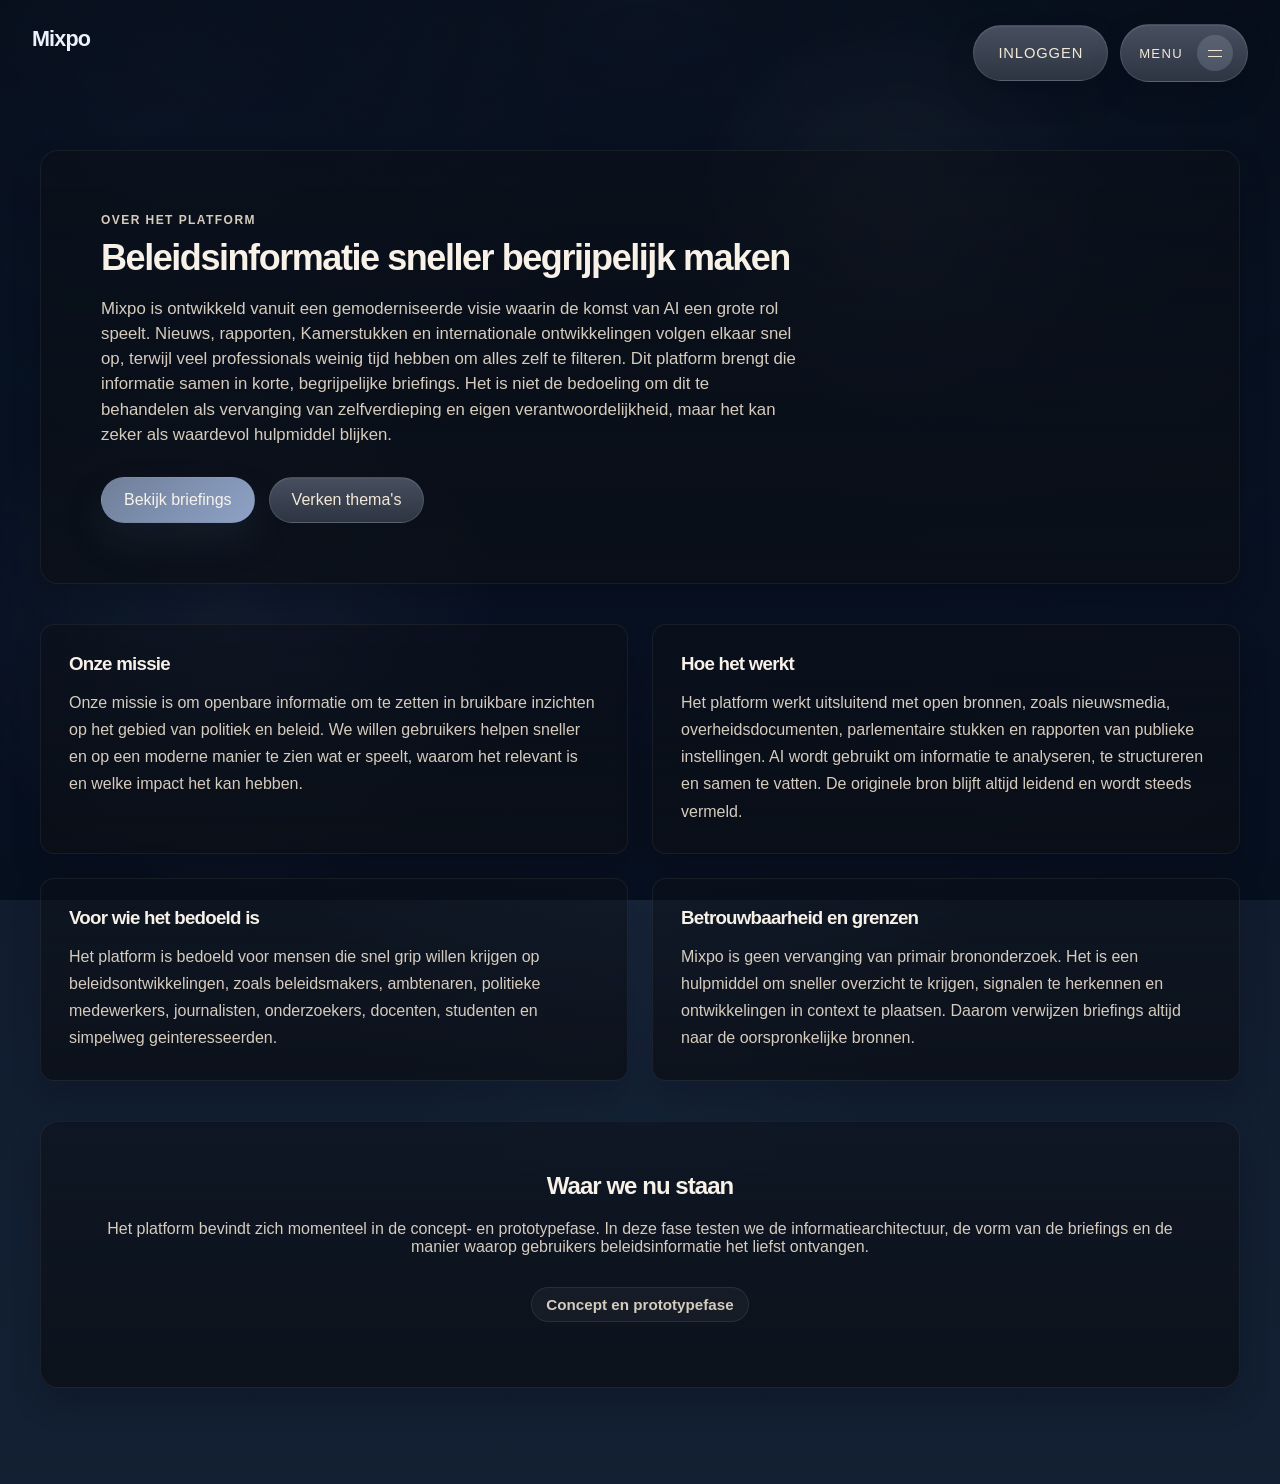
==== about/index.html @ 8de84926 "Change design homepage" ====
<!DOCTYPE html>
<html lang="nl">
<head>
    <meta charset="UTF-8">
    <meta name="viewport" content="width=device-width, initial-scale=1.0">
    <title>Over ons | Mixpo</title>
    <link rel="stylesheet" href="../css/style.css">
</head>

<body class="site-theme" data-auth="logged-out">

<div class="video-background" aria-hidden="true">
    <video class="video-background-media" autoplay muted loop playsinline>
        <source src="../assets/homescreen-background-white-slow.mp4" type="video/mp4">
    </video>
</div>

<div class="homepage-topbar">
    <a class="site-logo-slot homepage-brand" href="../index.html" aria-label="Home"></a>
    <div class="homepage-topbar-actions">
        <a class="topbar-link login-link" href="../onboarding/" data-auth-link="logged-out">Inloggen</a>
        <a class="topbar-link" href="../dashboard.html" data-auth-link="logged-in">Dashboard</a>
        <button class="menu-toggle" type="button" aria-expanded="false" aria-controls="site-menu" aria-label="Open menu" data-menu-toggle>
            <span class="menu-toggle-label">Menu</span>
            <span class="menu-toggle-icon" aria-hidden="true">
                <span></span>
                <span></span>
            </span>
        </button>
    </div>
</div>

<div class="site-menu-overlay" id="site-menu" aria-hidden="true" data-site-menu>
    <div class="site-menu-shell">
        <div class="site-menu-topbar">
            <p class="site-menu-kicker">Navigatie</p>
            <button class="site-menu-close" type="button" aria-label="Sluit menu" data-menu-close>Sluiten</button>
        </div>

        <nav class="site-menu-nav" aria-label="Hoofdmenu">
            <a href="../index.html">Home</a>
            <a href="../dashboard.html">Dashboard</a>
            <a href="../briefings/">Briefings</a>
            <a href="../topics/">Thema's</a>
            <a href="./" aria-current="page">Over ons</a>
            <a href="../onboarding/">Profiel</a>
        </nav>

        <div class="site-menu-footer">
            <p>Mixpo voor professionals die sneller verbanden willen zien.</p>
            <a class="button login-link" href="../onboarding/" data-auth-link="logged-out">Inloggen</a>
            <a class="button" href="../dashboard.html" data-auth-link="logged-in">Dashboard</a>
        </div>
    </div>
</div>

<main>

<section class="hero">
    <p class="eyebrow">Over het platform</p>
    <h2>Beleidsinformatie sneller begrijpelijk maken</h2>
    <p class="about-lede">
        Mixpo is ontwikkeld vanuit een gemoderniseerde visie waarin de komst van AI een grote rol speelt. Nieuws, rapporten, Kamerstukken en internationale ontwikkelingen volgen elkaar snel op, terwijl veel professionals weinig tijd hebben om alles zelf te filteren. Dit platform brengt die informatie samen in korte, begrijpelijke briefings. Het is niet de bedoeling om dit te behandelen als vervanging van zelfverdieping en eigen verantwoordelijkheid, maar het kan zeker als waardevol hulpmiddel blijken.
    </p>

    <div class="hero-buttons">
        <a class="button" href="../briefings/">Bekijk briefings</a>
        <a class="button secondary" href="../topics/">Verken thema's</a>
    </div>
</section>

<section class="about-grid" aria-label="Over Mixpo">
    <article class="about-card">
        <h3>Onze missie</h3>
        <p>
            Onze missie is om openbare informatie om te zetten in bruikbare inzichten op het gebied van politiek en beleid. We willen gebruikers helpen sneller en op een moderne manier te zien wat er speelt, waarom het relevant is en welke impact het kan hebben.
        </p>
    </article>

    <article class="about-card">
        <h3>Hoe het werkt</h3>
        <p>
            Het platform werkt uitsluitend met open bronnen, zoals nieuwsmedia, overheidsdocumenten, parlementaire stukken en rapporten van publieke instellingen. AI wordt gebruikt om informatie te analyseren, te structureren en samen te vatten. De originele bron blijft altijd leidend en wordt steeds vermeld.
        </p>
    </article>

    <article class="about-card">
        <h3>Voor wie het bedoeld is</h3>
        <p>
            Het platform is bedoeld voor mensen die snel grip willen krijgen op beleidsontwikkelingen, zoals beleidsmakers, ambtenaren, politieke medewerkers, journalisten, onderzoekers, docenten, studenten en simpelweg geinteresseerden.
        </p>
    </article>

    <article class="about-card">
        <h3>Betrouwbaarheid en grenzen</h3>
        <p>
            Mixpo is geen vervanging van primair brononderzoek. Het is een hulpmiddel om sneller overzicht te krijgen, signalen te herkennen en ontwikkelingen in context te plaatsen. Daarom verwijzen briefings altijd naar de oorspronkelijke bronnen.
        </p>
    </article>
</section>

<section class="cta">
    <h2>Waar we nu staan</h2>
    <p>
        Het platform bevindt zich momenteel in de concept- en prototypefase. In deze fase testen we de informatiearchitectuur, de vorm van de briefings en de manier waarop gebruikers beleidsinformatie het liefst ontvangen.
    </p>
    <p class="about-note">Concept en prototypefase</p>
</section>

</main>

<script src="../js/app.js"></script>
</body>
</html>
---- css/style.css ----
/* ===== Base ===== */

* {
    box-sizing: border-box;
}

body {
    font-family: Arial, Helvetica, sans-serif;
    margin: 0;
    background-color: #f5f7fa;
    color: #0f172a;
}

main {
    max-width: 1100px;
    margin: 0 auto;
    padding: 40px;
}

/* ===== Header / Navigation ===== */

header {
    background-color: rgba(15, 23, 42, 0.82);
    color: white;
    padding: 18px 40px;
}

.site-header {
    position: sticky;
    top: 0;
    z-index: 20;
    backdrop-filter: blur(14px);
    -webkit-backdrop-filter: blur(14px);
    border-bottom: 1px solid rgba(148, 163, 184, 0.18);
    box-shadow: 0 10px 30px rgba(15, 23, 42, 0.16);
}

.site-header-inner {
    max-width: 1280px;
    margin: 0 auto;
    display: flex;
    justify-content: space-between;
    gap: 24px;
    align-items: center;
    flex-wrap: wrap;
}

.site-logo-slot,
.header-actions {
    flex: 0 0 180px;
}

.site-logo-slot {
    display: block;
    width: 180px;
    height: 52px;
    border-radius: 14px;
    border: 1px dashed rgba(148, 163, 184, 0.24);
    background: rgba(255, 255, 255, 0.04);
}

header h1 {
    margin: 0;
}

.main-nav {
    flex: 1 1 420px;
    display: flex;
    flex-wrap: wrap;
    justify-content: center;
    gap: 18px;
    margin-top: 0;
}

.main-nav a {
    color: #dbe7f7;
    text-decoration: none;
    font-weight: 500;
    padding: 8px 0;
    position: relative;
}

.main-nav a::after {
    content: "";
    position: absolute;
    left: 0;
    right: 0;
    bottom: 2px;
    height: 1px;
    background: rgba(191, 219, 254, 0.9);
    transform: scaleX(0);
    transform-origin: center;
    transition: transform 0.2s ease;
}

.main-nav a:hover::after,
.main-nav a[aria-current="page"]::after {
    transform: scaleX(1);
}

.header-actions {
    display: flex;
    align-items: center;
    justify-content: flex-end;
    gap: 12px;
}

.eyebrow {
    margin: 0 0 8px;
    text-transform: uppercase;
    letter-spacing: 0.12em;
    font-size: 12px;
    font-weight: 700;
    color: #9fb4d2;
}

/* ===== Buttons ===== */

.button {
    display: inline-block;
    background: #0f172a;
    color: white;
    padding: 12px 20px;
    border-radius: 999px;
    text-decoration: none;
    margin-right: 10px;
    border: 1px solid transparent;
    transition: transform 0.2s ease, box-shadow 0.2s ease, background-color 0.2s ease, border-color 0.2s ease;
}

.button.secondary {
    background: rgba(255, 255, 255, 0.08);
    border-color: rgba(148, 163, 184, 0.28);
    color: #e2e8f0;
}

.button:hover {
    transform: translateY(-1px);
    box-shadow: 0 14px 30px rgba(15, 23, 42, 0.12);
}

button.button {
    border: 0;
    cursor: pointer;
    font: inherit;
}

.icon-button {
    border: 0;
    background: transparent;
    color: #2563eb;
    font: inherit;
    cursor: pointer;
    padding: 0;
}

/* ===== Hero Section ===== */

.hero {
    padding: 60px;
    background: white;
    border-radius: 24px;
    margin-bottom: 40px;
}

.hero h2 {
    font-size: 36px;
    margin-top: 0;
    margin-bottom: 15px;
}

.hero p {
    max-width: 700px;
    line-height: 1.5;
}

.hero-buttons {
    margin-top: 20px;
}

/* ===== Features Section ===== */

.features {
    margin-bottom: 40px;
}

.features h2 {
    margin-bottom: 25px;
}

.feature-grid {
    display: grid;
    grid-template-columns: repeat(2, 1fr);
    gap: 25px;
}

.feature {
    background: white;
    padding: 25px;
    border-radius: 10px;
}

.feature h3 {
    margin-top: 0;
}

.about-lede {
    font-size: 1.05rem;
    line-height: 1.75;
    color: #334155;
}

.about-grid {
    display: grid;
    grid-template-columns: repeat(2, minmax(0, 1fr));
    gap: 24px;
    margin-bottom: 40px;
}

.about-card {
    background: white;
    padding: 28px;
    border-radius: 18px;
    border: 1px solid #e2e8f0;
    box-shadow: 0 16px 30px rgba(15, 23, 42, 0.05);
}

.about-card h3 {
    margin-top: 0;
    margin-bottom: 14px;
}

.about-card p {
    margin: 0;
    line-height: 1.7;
    color: #475569;
}

.about-note {
    display: inline-flex;
    align-items: center;
    padding: 8px 14px;
    border-radius: 999px;
    background: #dbeafe;
    color: #1d4ed8;
    font-size: 0.95rem;
    font-weight: 700;
}

/* ===== How It Works ===== */

.how-it-works {
    background: white;
    padding: 40px;
    border-radius: 10px;
    margin-bottom: 40px;
}

.how-it-works h2 {
    margin-top: 0;
}

.how-it-works ol {
    padding-left: 20px;
    line-height: 1.7;
}

/* ===== Call To Action ===== */

.cta {
    background: white;
    padding: 50px;
    border-radius: 10px;
    text-align: center;
    margin-bottom: 40px;
}

.cta h2 {
    margin-top: 0;
}

/* ===== Homepage Layout ===== */

.homepage,
.site-theme {
    background:
        radial-gradient(circle at 12% 8%, rgba(116, 152, 222, 0.18), transparent 24%),
        radial-gradient(circle at 82% 14%, rgba(103, 126, 179, 0.18), transparent 22%),
        radial-gradient(circle at 50% 58%, rgba(83, 113, 168, 0.1), transparent 32%),
        linear-gradient(180deg, #08101d 0%, #0d1625 28%, #111d2f 62%, #132033 100%);
    color: #e8e1d6;
    min-height: 100vh;
    overflow-x: hidden;
    font-family: "Aptos", "Segoe UI", "Helvetica Neue", Arial, sans-serif;
}

.homepage::before,
.site-theme::before {
    content: "";
    position: fixed;
    inset: 0;
    pointer-events: none;
    background:
        linear-gradient(90deg, rgba(255, 255, 255, 0.018) 0, rgba(255, 255, 255, 0.018) 1px, transparent 1px, transparent 56px),
        linear-gradient(180deg, rgba(255, 255, 255, 0.012) 0, rgba(255, 255, 255, 0.012) 1px, transparent 1px, transparent 56px);
    opacity: 0.28;
    z-index: 0;
}

.homepage::after,
.site-theme::after {
    content: "";
    position: fixed;
    inset: 0;
    pointer-events: none;
    background:
        radial-gradient(circle at 70% 24%, rgba(255, 255, 255, 0.05) 0%, transparent 18%),
        radial-gradient(circle at 18% 70%, rgba(164, 189, 235, 0.08) 0%, transparent 22%);
    mix-blend-mode: screen;
    opacity: 0.7;
    z-index: 0;
}

.homepage > *,
.site-theme > * {
    position: relative;
    z-index: 1;
}

.video-background {
    position: fixed;
    inset: 0;
    z-index: 0;
    pointer-events: none;
    overflow: hidden;
}

.video-background::after {
    content: "";
    position: absolute;
    inset: 0;
    background:
        linear-gradient(180deg, rgba(5, 12, 24, 0.66) 0%, rgba(6, 15, 29, 0.78) 24%, rgba(7, 17, 34, 0.86) 58%, rgba(7, 15, 30, 0.92) 100%),
        radial-gradient(circle at top center, rgba(109, 142, 204, 0.14), transparent 32%),
        linear-gradient(90deg, rgba(6, 14, 28, 0.42) 0%, rgba(7, 15, 30, 0.16) 30%, rgba(7, 15, 30, 0.16) 70%, rgba(6, 14, 28, 0.44) 100%);
    opacity: var(--video-overlay-opacity, 1);
    transition: opacity 0.28s ease;
}

.video-background-media {
    width: 100%;
    height: 100%;
    object-fit: cover;
    object-position: center center;
    filter: saturate(0.42) brightness(0.68) contrast(1.08);
    transform: scale(1.06);
}

.homepage-splash {
    position: fixed;
    inset: 0;
    z-index: 80;
    display: flex;
    align-items: center;
    justify-content: center;
    flex-direction: column;
    gap: 14px;
    background:
        radial-gradient(circle at 50% 35%, rgba(122, 145, 184, 0.16), transparent 20%),
        linear-gradient(180deg, #09111d 0%, #111a29 100%);
    transition: opacity 0.9s ease, visibility 0.9s ease;
}

.homepage-splash.is-hidden {
    opacity: 0;
    visibility: hidden;
}

.homepage-splash-mark {
    width: 96px;
    height: 96px;
    display: flex;
    align-items: center;
    justify-content: center;
    border-radius: 20px;
    font-size: 52px;
    font-weight: 700;
    color: #f8f3eb;
    background: linear-gradient(135deg, #3f4c63 0%, #6f829f 100%);
    box-shadow: 0 0 0 1px rgba(255, 244, 230, 0.08), 0 26px 60px rgba(0, 0, 0, 0.35);
    animation: splashPulse 1.8s ease-in-out infinite;
}

.homepage-splash-title,
.homepage-splash-subtitle {
    margin: 0;
}

.homepage-splash-title {
    font-size: clamp(1.8rem, 5vw, 2.8rem);
    font-weight: 700;
    letter-spacing: -0.03em;
    color: #f7f1e8;
    font-family: Georgia, "Times New Roman", serif;
}

.homepage-splash-subtitle {
    max-width: 32rem;
    text-align: center;
    color: rgba(232, 225, 214, 0.82);
    line-height: 1.6;
}

.homepage-shell {
    max-width: 1280px;
    padding: 116px 40px 72px;
    display: flex;
    gap: 24px;
    align-items: flex-start;
    transition: transform 0.68s cubic-bezier(0.22, 1, 0.36, 1), opacity 0.68s ease, filter 0.68s ease;
}

.homepage-main {
    flex: 1;
    min-width: 0;
    display: grid;
    gap: 36px;
}

body.dashboard-open .homepage-shell,
body.dashboard-open .homepage-topbar {
    transform: translateX(-84px);
}

body.dashboard-open .homepage-topbar-actions {
    opacity: 0;
    visibility: hidden;
    pointer-events: none;
}

body.dashboard-open:not(.dashboard-expanded) .homepage-topbar-actions {
    display: none;
}

body.dashboard-open .homepage-shell {
    opacity: 0.72;
    filter: saturate(0.9);
}

body.dashboard-expanded .homepage-shell,
body.dashboard-expanded .homepage-topbar {
    transform: none;
}

body.dashboard-expanded .homepage-topbar-actions {
    opacity: 0;
    visibility: hidden;
    pointer-events: none;
}

body.dashboard-expanded .homepage-shell {
    opacity: 1;
    filter: none;
}

.site-theme main {
    max-width: 1280px;
    padding: 150px 40px 56px;
    position: relative;
    z-index: 1;
}

.hero-home {
    display: grid;
    grid-template-columns: minmax(0, 1.45fr) minmax(280px, 0.75fr);
    gap: 52px;
    align-items: end;
    padding: 84px 64px;
    min-height: 520px;
    border: 1px solid rgba(196, 210, 228, 0.12);
    border-radius: 18px;
    background:
        linear-gradient(135deg, rgba(20, 28, 41, 0.98) 0%, rgba(12, 18, 28, 1) 68%, rgba(10, 15, 24, 1) 100%);
    box-shadow: 0 30px 80px rgba(3, 9, 19, 0.45);
    position: relative;
    overflow: hidden;
}

.hero-home::after {
    content: "";
    position: absolute;
    left: 64px;
    top: 56px;
    width: 120px;
    height: 1px;
    background: rgba(196, 210, 228, 0.4);
    pointer-events: none;
}

.hero-copy {
    max-width: 700px;
    display: flex;
    flex-direction: column;
    justify-content: center;
    padding-right: 20px;
}

.hero-home .eyebrow {
    color: #b4c1d4;
    margin-bottom: 18px;
    letter-spacing: 0.16em;
}

.hero-home h2 {
    font-size: clamp(2.8rem, 4.4vw, 4.5rem);
    line-height: 1.05;
    letter-spacing: -0.035em;
    max-width: 11ch;
    margin-bottom: 24px;
    color: #f7f1e8;
    font-family: Georgia, "Times New Roman", serif;
    font-weight: 700;
}

.hero-home p {
    font-size: 1.1rem;
    line-height: 1.75;
    color: rgba(232, 225, 214, 0.8);
    margin: 0;
    max-width: 42rem;
}

.hero-buttons {
    display: flex;
    flex-wrap: wrap;
    gap: 14px;
    margin-top: 30px;
}

.hero-buttons .button {
    margin-right: 0;
}

.hero-buttons .button.secondary {
    background: rgba(255, 248, 240, 0.03);
    color: #f3e8d6;
    border-color: rgba(196, 210, 228, 0.16);
}

.hero-signal-strip {
    display: flex;
    flex-wrap: wrap;
    gap: 12px;
    margin-top: 26px;
}

.hero-signal-strip span {
    display: inline-flex;
    align-items: center;
    padding: 9px 14px;
    border-radius: 4px;
    background: rgba(255, 248, 240, 0.035);
    border-left: 2px solid rgba(196, 210, 228, 0.6);
    color: #e6d8c4;
    font-size: 0.88rem;
    text-transform: uppercase;
    letter-spacing: 0.08em;
}

.hero-notes {
    display: grid;
    gap: 18px;
    align-self: stretch;
}

.briefing-note {
    align-self: end;
    padding: 30px 28px 34px;
    border-left: 1px solid rgba(196, 210, 228, 0.18);
    background: linear-gradient(180deg, rgba(26, 20, 19, 0.58) 0%, rgba(23, 28, 37, 0.9) 100%);
    position: relative;
}

.briefing-note::before {
    content: "";
    position: absolute;
    left: 0;
    top: 16px;
    bottom: 16px;
    width: 3px;
    background: linear-gradient(180deg, rgba(196, 210, 228, 0.85) 0%, rgba(124, 142, 170, 0.42) 100%);
}

.briefing-note h3 {
    margin: 0 0 18px;
    font-family: Georgia, "Times New Roman", serif;
    font-size: clamp(1.7rem, 2vw, 2.3rem);
    line-height: 1.16;
    color: #f7f1e8;
}

.briefing-note p {
    color: #d6ccbe;
}

.hero-metrics {
    margin: 0;
    display: grid;
    gap: 12px;
}

.hero-metrics div {
    padding: 18px 20px;
    border-radius: 10px;
    background: rgba(14, 20, 30, 0.88);
    border: 1px solid rgba(196, 210, 228, 0.1);
    backdrop-filter: blur(6px);
    box-shadow: inset 0 1px 0 rgba(255, 248, 240, 0.02);
}

.hero-metrics dt {
    font-size: 0.82rem;
    font-weight: 700;
    text-transform: uppercase;
    letter-spacing: 0.08em;
    color: #b4c1d4;
    margin-bottom: 6px;
}

.hero-metrics dd {
    margin: 0;
    color: #ece3d8;
    line-height: 1.5;
    font-weight: 600;
}

.status-label {
    display: block;
    margin-bottom: 10px;
    font-size: 13px;
    font-weight: 700;
    color: #475569;
}

.status-bar {
    display: flex;
    justify-content: space-between;
    gap: 20px;
    align-items: center;
    background: rgba(18, 24, 35, 0.92);
    border: 1px solid rgba(196, 210, 228, 0.1);
    border-radius: 10px;
    padding: 22px 24px;
    margin-bottom: 24px;
    box-shadow: 0 18px 40px rgba(2, 6, 15, 0.24);
}

.status-bar p {
    max-width: 520px;
    margin: 0;
    color: #cfc6b9;
}

.editorial-ribbon {
    display: grid;
    grid-template-columns: minmax(0, 1.2fr) minmax(300px, 0.8fr);
    gap: 28px;
    margin-bottom: 28px;
    align-items: stretch;
}

.editorial-lead,
.editorial-brief {
    background: linear-gradient(180deg, rgba(20, 27, 39, 0.96) 0%, rgba(14, 19, 29, 0.98) 100%);
    border: 1px solid rgba(196, 210, 228, 0.08);
    box-shadow: 0 16px 30px rgba(2, 6, 15, 0.24);
}

.editorial-lead {
    padding: 34px 34px 38px;
    min-height: 260px;
    display: flex;
    flex-direction: column;
    justify-content: flex-end;
    position: relative;
}

.editorial-lead::before {
    content: "";
    position: absolute;
    left: 34px;
    right: 34px;
    top: 26px;
    height: 1px;
    background: linear-gradient(90deg, rgba(196, 210, 228, 0.55) 0%, rgba(196, 210, 228, 0.04) 100%);
}

.editorial-column {
    display: grid;
    grid-template-rows: 1fr 1fr;
    gap: 18px;
}

.editorial-brief {
    padding: 24px 24px 26px;
}

.editorial-lead h3,
.editorial-brief h3 {
    margin: 0 0 14px;
    font-family: Georgia, "Times New Roman", serif;
    color: #f7f1e8;
}

.editorial-lead h3 {
    font-size: clamp(2rem, 2.4vw, 2.8rem);
    line-height: 1.12;
    max-width: 14ch;
}

.editorial-brief h3 {
    font-size: 1.45rem;
    line-height: 1.2;
}

.editorial-lead p,
.editorial-brief p {
    color: #d6ccbe;
    line-height: 1.7;
}

.hot-topics {
    margin-bottom: 0;
    position: relative;
    isolation: isolate;
    padding: 34px 32px 30px;
    border: 1px solid rgba(212, 223, 241, 0.12);
    border-radius: 12px;
    background:
        radial-gradient(circle at top right, rgba(176, 199, 236, 0.2), transparent 28%),
        radial-gradient(circle at 18% 120%, rgba(126, 148, 188, 0.16), transparent 34%),
        linear-gradient(180deg, rgba(43, 53, 72, 0.9) 0%, rgba(26, 34, 49, 0.96) 100%);
    box-shadow: 0 24px 56px rgba(3, 8, 18, 0.2);
    overflow: hidden;
}

.hot-topics::before {
    content: "";
    position: absolute;
    inset: 0;
    background:
        linear-gradient(90deg, rgba(255, 255, 255, 0.07), transparent 16%),
        linear-gradient(180deg, rgba(255, 248, 240, 0.05), transparent 22%);
    pointer-events: none;
}

.topbar-link-button {
    cursor: pointer;
    font: inherit;
}

.homepage-dashboard-backdrop {
    position: fixed;
    inset: 0;
    z-index: 54;
    background: rgba(8, 14, 26, 0.24);
    opacity: 0;
    visibility: hidden;
    pointer-events: none;
    transition: opacity 0.35s ease, visibility 0.35s ease;
}

.homepage-dashboard-layer {
    position: fixed;
    top: 0;
    right: 0;
    bottom: 0;
    width: min(34rem, 38vw);
    min-width: 320px;
    z-index: 58;
    padding: 104px 28px 28px;
    overflow-y: auto;
    background: linear-gradient(180deg, rgba(18, 26, 39, 0.96) 0%, rgba(13, 20, 32, 0.98) 100%);
    border-left: 1px solid rgba(196, 210, 228, 0.1);
    box-shadow: -24px 0 60px rgba(3, 8, 18, 0.3);
    backdrop-filter: blur(18px);
    -webkit-backdrop-filter: blur(18px);
    transform: translateX(104%);
    transition: transform 0.68s cubic-bezier(0.22, 1, 0.36, 1), width 0.68s cubic-bezier(0.22, 1, 0.36, 1), max-width 0.68s cubic-bezier(0.22, 1, 0.36, 1);
}

.homepage-dashboard-layer::before {
    content: "";
    position: absolute;
    top: 0;
    left: 0;
    right: 0;
    height: 120px;
    background: linear-gradient(180deg, rgba(126, 144, 174, 0.18) 0%, transparent 100%);
    pointer-events: none;
}

body.dashboard-open .homepage-dashboard-backdrop {
    opacity: 1;
    visibility: visible;
    pointer-events: auto;
}

body.dashboard-open .homepage-dashboard-layer {
    transform: translateX(0);
}

body.dashboard-expanded .homepage-dashboard-layer {
    position: fixed;
    top: 0;
    right: 0;
    bottom: 0;
    width: min(34rem, 38vw);
    min-width: 320px;
    padding: 104px 28px 28px;
    overflow-y: auto;
    background: transparent;
    box-shadow: none;
    backdrop-filter: none;
    -webkit-backdrop-filter: none;
}

.homepage-dashboard-head {
    display: flex;
    justify-content: space-between;
    align-items: flex-start;
    gap: 16px;
    margin-bottom: 22px;
}

.homepage-dashboard-head-actions {
    display: inline-flex;
    align-items: center;
    gap: 12px;
    pointer-events: auto;
}

.homepage-dashboard-menu {
    min-height: 48px;
}

body.dashboard-open:not(.dashboard-expanded) .homepage-dashboard-menu {
    display: none;
}

.homepage-dashboard-head h2,
.homepage-dashboard-lead h3,
.homepage-dashboard-metrics h3,
.homepage-dashboard-item h3 {
    margin-top: 0;
    color: #f7f1e8;
    font-family: Georgia, "Times New Roman", serif;
}

.homepage-dashboard-head h2 {
    margin-bottom: 0;
    font-size: clamp(2rem, 2.5vw, 2.8rem);
    line-height: 1.04;
}

.homepage-dashboard-lead,
.homepage-dashboard-metrics article,
.homepage-dashboard-item {
    border: 1px solid rgba(196, 210, 228, 0.08);
    background: linear-gradient(180deg, rgba(114, 126, 152, 0.26) 0%, rgba(63, 73, 92, 0.54) 100%);
    box-shadow: 0 18px 40px rgba(2, 6, 15, 0.12);
    transition: transform 0.86s cubic-bezier(0.22, 1, 0.36, 1), opacity 0.72s ease, box-shadow 0.35s ease;
    pointer-events: auto;
    backdrop-filter: blur(10px);
    -webkit-backdrop-filter: blur(10px);
}

.homepage-dashboard-lead {
    padding: 24px;
    margin-bottom: 18px;
}

.homepage-dashboard-lead h3 {
    font-size: clamp(1.65rem, 2vw, 2.3rem);
    line-height: 1.08;
    max-width: 14ch;
    margin-bottom: 12px;
}

.homepage-dashboard-lead p,
.homepage-dashboard-metrics p,
.homepage-dashboard-item p {
    color: #d6ccbe;
    line-height: 1.68;
}

.homepage-dashboard-actions {
    display: flex;
    flex-wrap: wrap;
    gap: 12px;
    margin-top: 22px;
}

.homepage-dashboard-actions .button {
    margin-right: 0;
}

.homepage-dashboard-metrics {
    display: grid;
    grid-template-columns: repeat(2, minmax(0, 1fr));
    gap: 14px;
    margin-bottom: 18px;
}

.homepage-dashboard-metrics article,
.homepage-dashboard-item {
    padding: 18px;
}

.homepage-dashboard-metrics h3,
.homepage-dashboard-item h3 {
    margin-bottom: 10px;
    font-size: 1.25rem;
    line-height: 1.16;
}

.homepage-dashboard-stream {
    display: grid;
    gap: 14px;
}

.homepage-slot {
    display: grid;
}

.homepage-slot > * {
    grid-area: 1 / 1;
}

.timeline-slot {
    width: min(23rem, calc(100vw - 160px));
    flex: 0 0 auto;
}

.timeline-slot .timeline-day {
    width: auto;
}

.slot-general,
.slot-personal {
    transition: transform 0.86s cubic-bezier(0.22, 1, 0.36, 1), opacity 0.72s ease, filter 0.72s ease;
}

.slot-personal {
    opacity: 0;
    visibility: hidden;
    pointer-events: none;
    transform: translateX(118px);
}

body.dashboard-expanded .homepage-card-swap {
    opacity: 0;
    filter: blur(5px);
    transform: translateX(-140px);
    visibility: hidden;
    pointer-events: none;
}

body.dashboard-expanded .homepage-card-persist {
    opacity: 1;
    filter: none;
    transform: none;
}

body.dashboard-expanded .homepage-card-personal {
    opacity: 1;
    visibility: visible;
    pointer-events: auto;
    transform: translateX(0);
}

body.dashboard-expanded .homepage-dashboard-backdrop {
    opacity: 0;
    visibility: hidden;
    pointer-events: none;
}

body.dashboard-expanded .homepage-dashboard-head {
    margin: 0 0 22px;
    justify-content: flex-end;
}

body.dashboard-expanded .homepage-dashboard-head > div:first-child {
    display: none;
}

body.dashboard-expanded .homepage-dashboard-content {
    opacity: 0;
    visibility: hidden;
    pointer-events: none;
    transform: translateX(40px);
}

.hot-topics-heading {
    margin-bottom: 14px;
    align-items: flex-start;
    position: relative;
    z-index: 1;
}

.hot-topics-note {
    max-width: 22rem;
    margin: 4px 0 0;
    color: #c8d2e3;
    line-height: 1.5;
    text-align: right;
    font-size: 0.98rem;
    padding-top: 14px;
    border-top: 1px solid rgba(196, 210, 228, 0.14);
}

.hot-topics-grid {
    display: grid;
    grid-template-columns: minmax(0, 1.25fr) minmax(0, 0.95fr);
    gap: 20px;
    position: relative;
    z-index: 1;
}

.hot-topics-grid-quad {
    grid-template-columns: repeat(4, minmax(0, 1fr));
}

.hot-topics-rotator {
    position: relative;
    min-height: 360px;
    z-index: 1;
}

.hot-topics-rotator::before {
    content: "";
    position: absolute;
    left: 0;
    right: 0;
    top: -10px;
    height: 1px;
    background: linear-gradient(90deg, rgba(255, 255, 255, 0.04) 0%, rgba(196, 210, 228, 0.24) 48%, rgba(255, 255, 255, 0.04) 100%);
}

.hot-topics-rotator .hot-topics-grid {
    display: block;
    min-height: 360px;
}

.hot-topics-rotator [data-hot-topic-slide] {
    position: absolute;
    inset: 0;
    opacity: 0;
    visibility: hidden;
    pointer-events: none;
    transform: translateX(28px);
    transition: opacity 0.75s ease, transform 0.75s ease, visibility 0.75s ease;
}

.hot-topics-rotator [data-hot-topic-slide].is-active {
    opacity: 1;
    visibility: visible;
    pointer-events: auto;
    transform: translateX(0);
}

.hot-topics-rotator .hot-topic,
.hot-topics-rotator .hot-topic-slot {
    min-height: 360px;
}

.hot-topics-rotator .hot-topic-slot .hot-topic {
    min-height: 360px;
}

.hot-topics-dots {
    display: inline-flex;
    align-items: center;
    gap: 10px;
    margin-top: 18px;
}

.hot-topics-dot {
    width: 12px;
    height: 12px;
    padding: 0;
    border: 0;
    border-radius: 999px;
    background: rgba(196, 210, 228, 0.28);
    cursor: pointer;
    box-shadow: 0 0 0 1px rgba(255, 255, 255, 0.05);
    transition: transform 0.25s ease, background-color 0.25s ease, width 0.25s ease;
}

.hot-topics-dot.is-active {
    background: #d8e1ef;
    width: 28px;
    transform: none;
}

.hot-topic {
    --source-accent: #1b2942;
    display: flex;
    flex-direction: column;
    align-items: flex-start;
    min-height: 260px;
    padding: 28px 26px 26px;
    border: 1px solid rgba(255, 255, 255, 0.08);
    border-radius: 14px;
    background:
        linear-gradient(180deg, rgba(255, 255, 255, 0.1) 0%, rgba(255, 255, 255, 0.03) 100%),
        linear-gradient(145deg, rgba(122, 137, 167, 0.96) 0%, rgba(82, 96, 121, 0.97) 100%);
    box-shadow: 0 30px 56px rgba(2, 6, 15, 0.2);
    backdrop-filter: blur(16px);
    -webkit-backdrop-filter: blur(16px);
    transition: transform 0.68s cubic-bezier(0.22, 1, 0.36, 1), border-color 0.35s ease, box-shadow 0.35s ease, opacity 0.68s ease, filter 0.68s ease;
    position: relative;
    overflow: hidden;
}

.source-brand-politico {
    --source-accent: #c93f33;
}

.hot-topic-primary {
    min-height: 260px;
    background:
        linear-gradient(180deg, rgba(255, 255, 255, 0.11) 0%, rgba(255, 255, 255, 0.03) 100%),
        linear-gradient(135deg, rgba(130, 145, 174, 0.97) 0%, rgba(90, 105, 130, 0.98) 100%);
}

.hot-topic::before,
.hot-topic::after {
    content: "";
    position: absolute;
    pointer-events: none;
}

.hot-topic::before {
    inset: auto -8% -24% auto;
    width: 260px;
    height: 260px;
    display: block;
    background: radial-gradient(circle, rgba(148, 176, 227, 0.18) 0%, transparent 70%);
    filter: blur(22px);
    animation: cardSmoke 12s ease-in-out infinite;
    opacity: 0.7;
}

.hot-topic::after {
    top: 18px;
    right: 18px;
    bottom: 18px;
    width: min(28%, 220px);
    display: block;
    border-radius: 18px;
    background:
        linear-gradient(180deg, rgba(255, 255, 255, 0.08) 0%, rgba(255, 255, 255, 0.015) 100%),
        radial-gradient(circle at 24% 24%, rgba(214, 226, 248, 0.14) 0%, transparent 54%);
    border: 1px solid rgba(255, 255, 255, 0.05);
    box-shadow: inset 0 1px 0 rgba(255, 255, 255, 0.04);
    opacity: 0.62;
}

.hot-topic-has-image::after {
    display: none;
}

.hot-topic-featured-image {
    display: grid;
    grid-template-columns: minmax(0, 0.92fr) minmax(0, 1.08fr);
    gap: 24px;
    align-items: stretch;
    padding: 0;
    border-radius: 10px;
    border-color: transparent;
    box-shadow: none;
    background: none;
}

.hot-topic-featured-image::before,
.hot-topic-featured-image::after {
    display: none;
}

.hot-topic-kharg {
    background: none;
}

.hot-topic-copy-panel {
    position: relative;
    z-index: 2;
    align-self: stretch;
    width: auto;
    max-width: none;
    min-height: 100%;
    display: flex;
    flex-direction: column;
    gap: 0;
    padding: 22px 22px 88px;
    border-radius: 6px;
    background: rgba(244, 247, 252, 0.78);
    border: 1px solid rgba(255, 255, 255, 0.42);
    box-shadow:
        0 20px 38px rgba(6, 11, 20, 0.2),
        inset 0 1px 0 rgba(255, 255, 255, 0.48);
    backdrop-filter: blur(12px) saturate(125%);
}

.hot-topic-figure {
    position: relative;
    inset: auto;
    display: block;
    pointer-events: none;
    z-index: 1;
    overflow: hidden;
    border-radius: 8px;
    background: linear-gradient(180deg, rgba(17, 38, 52, 0.58) 0%, rgba(17, 38, 52, 0.44) 100%);
    border: 1px solid rgba(255, 255, 255, 0.08);
    box-shadow: 0 18px 34px rgba(5, 10, 22, 0.18);
}

.hot-topic-figure::before {
    display: none;
}

.hot-topic-figure::after {
    content: "";
    position: absolute;
    inset: 0;
    background:
        linear-gradient(180deg, rgba(255, 255, 255, 0.02) 0%, rgba(255, 255, 255, 0) 100%),
        radial-gradient(circle at 50% 50%, rgba(84, 204, 217, 0.08) 0%, rgba(84, 204, 217, 0.02) 26%, transparent 56%);
    z-index: 1;
}

.hot-topic-figure img {
    position: relative;
    width: 100%;
    height: 100%;
    display: block;
    object-fit: cover;
    object-position: 50% 50%;
    transform: none;
    transform-origin: center center;
    filter: brightness(0.98) saturate(1.01) contrast(1.02);
}

.hot-topic.hot-topic-featured-image .hot-topic-meta {
    margin-bottom: 12px;
    align-items: baseline;
    padding-bottom: 10px;
    border-bottom: 1px solid rgba(23, 36, 57, 0.08);
}

.hot-topic.hot-topic-featured-image .card-tag {
    padding: 0;
    min-height: 0;
    background: none;
    border: 0;
    border-radius: 0;
    color: #233149;
    box-shadow: none;
}

.hot-topic.hot-topic-featured-image .hot-topic-keywords {
    color: rgba(35, 49, 73, 0.7);
}

.hot-topic.hot-topic-featured-image .source-time {
    padding: 0;
    background: none;
    border: 0;
    border-radius: 0;
    color: var(--source-accent);
    font-weight: 700;
    box-shadow: none;
}

.hot-topic.hot-topic-featured-image h3 {
    margin-top: 2px;
    max-width: 100%;
    color: #14233b;
    font-size: clamp(1.65rem, 2.25vw, 2.3rem);
    line-height: 1.02;
    text-shadow: none;
}

.hot-topic.hot-topic-featured-image .hot-topic-summary {
    max-width: 100%;
    color: #32425c;
    margin-bottom: 0;
}

.hot-topic-featured-actions {
    position: absolute;
    left: 22px;
    bottom: 20px;
    display: flex;
    justify-content: flex-start;
    z-index: 3;
}

.hot-topic.hot-topic-featured-image .hot-topic-featured-actions a {
    margin-top: 0 !important;
    align-self: flex-start;
    padding: 10px 13px;
    border-radius: 6px;
    background: var(--source-accent);
    border: 0;
    color: #f7fbff;
    font-size: 0.94rem;
    font-weight: 700;
    letter-spacing: 0.01em;
    box-shadow: 0 10px 20px rgba(5, 10, 22, 0.14);
    opacity: 1;
}

.hot-topic.hot-topic-featured-image .hot-topic-visual-label {
    display: none;
}

.hot-topic-meta {
    display: flex;
    justify-content: space-between;
    gap: 16px;
    align-items: flex-start;
    margin-bottom: 10px;
    width: 100%;
    position: relative;
    z-index: 1;
}

.hot-topic-meta-main {
    display: flex;
    align-items: baseline;
    gap: 10px;
    flex-wrap: wrap;
}

.hot-topic-keywords {
    color: rgba(236, 242, 251, 0.82);
    font-size: 0.72rem;
    letter-spacing: 0.08em;
    text-transform: uppercase;
}

.source-time {
    color: #d9e2f0;
    font-size: 0.78rem;
    letter-spacing: 0.12em;
    text-transform: uppercase;
    padding: 7px 10px;
    border-radius: 999px;
    background: rgba(255, 255, 255, 0.04);
    border: 1px solid rgba(255, 255, 255, 0.05);
}

.hot-topic h3 {
    margin: 6px 0 14px;
    font-family: "Aptos Display", "Segoe UI", "Helvetica Neue", Arial, sans-serif;
    font-size: clamp(1.6rem, 1.9vw, 2.25rem);
    line-height: 0.98;
    color: #f7f1e8;
    max-width: clamp(18rem, 42%, 30rem);
    letter-spacing: -0.05em;
    position: relative;
    z-index: 1;
    text-wrap: balance;
}

.hot-topic:not(.hot-topic-primary) h3 {
    font-size: clamp(1.55rem, 1.8vw, 2.1rem);
}

.hot-topic p {
    max-width: 30rem;
    margin: 0 0 18px;
    color: #dce3ef;
    line-height: 1.65;
    font-size: 1.02rem;
    position: relative;
    z-index: 1;
}

.hot-topic-summary {
    max-width: clamp(18rem, 46%, 31rem);
    color: #eef3fb;
    font-size: 0.98rem;
    line-height: 1.58;
}

.hot-topic-visual {
    position: absolute;
    top: 18px;
    right: 18px;
    bottom: 18px;
    width: min(28%, 220px);
    border-radius: 18px;
    overflow: hidden;
    border: 1px solid rgba(255, 255, 255, 0.06);
    box-shadow: inset 0 1px 0 rgba(255, 255, 255, 0.05);
    background:
        linear-gradient(180deg, rgba(255, 255, 255, 0.06) 0%, rgba(255, 255, 255, 0.015) 100%),
        linear-gradient(135deg, rgba(124, 138, 166, 0.5) 0%, rgba(72, 84, 108, 0.5) 100%);
}

.hot-topic-visual-label {
    position: absolute;
    left: 14px;
    bottom: 14px;
    display: inline-flex;
    align-items: center;
    min-height: 32px;
    padding: 0 12px;
    border-radius: 999px;
    background: rgba(10, 16, 28, 0.42);
    border: 1px solid rgba(255, 255, 255, 0.08);
    color: #f4f7fb;
    font-size: 0.74rem;
    letter-spacing: 0.08em;
    text-transform: uppercase;
}

.hot-topic-footer {
    display: flex;
    justify-content: space-between;
    align-items: flex-end;
    gap: 16px;
    margin-top: auto;
    position: relative;
    z-index: 1;
    width: 100%;
}

.hot-topic-glance {
    display: none;
}

.hot-topic-glance span {
    display: inline-flex;
    align-items: center;
    min-height: 34px;
    padding: 0 12px;
    border-radius: 999px;
    background: rgba(255, 255, 255, 0.05);
    border: 1px solid rgba(255, 255, 255, 0.05);
    color: #dce4f0;
    font-size: 0.76rem;
    letter-spacing: 0.08em;
    text-transform: uppercase;
}

.hot-topic a {
    color: #f7fbff;
    text-decoration: none;
    font-weight: 700;
    display: inline-flex;
    align-items: center;
    gap: 10px;
    width: fit-content;
    padding: 12px 16px;
    border-radius: 999px;
    background: rgba(255, 255, 255, 0.08);
    box-shadow: inset 0 1px 0 rgba(255, 255, 255, 0.06);
    position: relative;
    z-index: 1;
    margin-top: auto;
}

.hot-topic:hover {
    transform: translateY(-4px);
    border-color: rgba(214, 224, 239, 0.14);
    box-shadow: 0 24px 46px rgba(2, 6, 15, 0.3);
}

.hot-topic a:hover {
    text-decoration: none;
}

.news-feed-section {
    margin-bottom: 0;
    padding-top: 8px;
}

.news-feed-heading {
    margin-bottom: 16px;
    align-items: flex-start;
}

.news-feed-grid {
    display: grid;
    grid-template-columns: repeat(4, minmax(0, 1fr));
    gap: 14px;
    align-items: stretch;
}

.news-feed-card {
    min-height: 160px;
    padding: 18px 18px 20px;
    border: 1px solid rgba(255, 255, 255, 0.07);
    border-radius: 22px;
    background:
        linear-gradient(180deg, rgba(255, 255, 255, 0.1) 0%, rgba(255, 255, 255, 0.03) 100%),
        linear-gradient(180deg, rgba(118, 132, 159, 0.86) 0%, rgba(73, 85, 108, 0.95) 86%);
    box-shadow: 0 22px 34px rgba(2, 6, 15, 0.18);
    transition: transform 0.68s cubic-bezier(0.22, 1, 0.36, 1), border-color 0.3s ease, opacity 0.72s ease, filter 0.72s ease;
    display: flex;
    flex-direction: column;
    justify-content: flex-start;
    width: 100%;
    box-sizing: border-box;
    position: relative;
    overflow: hidden;
}

.news-feed-card::before,
.topic-directory-card::before {
    content: "";
    position: absolute;
    inset: 0;
    background: linear-gradient(180deg, rgba(255, 248, 240, 0.03), transparent 30%);
    opacity: 0;
    transition: opacity 0.3s ease;
    pointer-events: none;
}

.news-feed-card h3,
.topic-directory-card h3 {
    margin: 8px 0 8px;
    color: #f7f1e8;
    font-family: "Aptos Display", "Segoe UI", "Helvetica Neue", Arial, sans-serif;
    font-size: 1.12rem;
    line-height: 1.05;
    letter-spacing: -0.04em;
}

.news-feed-card p,
.topic-directory-card p {
    margin: 0;
    color: #eef3fb;
    line-height: 1.5;
    font-size: 0.88rem;
}

.news-feed-card:hover,
.topic-directory-card:hover {
    transform: translateY(-4px);
    border-color: rgba(255, 255, 255, 0.12);
    box-shadow: 0 22px 38px rgba(2, 6, 15, 0.24);
}

.news-feed-card:hover::before,
.topic-directory-card:hover::before {
    opacity: 1;
}

.topic-directory {
    margin-bottom: 0;
}

.topic-directory-grid {
    display: grid;
    grid-template-columns: repeat(4, minmax(0, 1fr));
    gap: 18px;
}

.topic-directory-card {
    min-height: 220px;
    padding: 22px 20px 22px;
    text-decoration: none;
    border: 1px solid rgba(255, 255, 255, 0.07);
    border-radius: 24px;
    background:
        linear-gradient(180deg, rgba(255, 255, 255, 0.1) 0%, rgba(255, 255, 255, 0.03) 100%),
        linear-gradient(180deg, rgba(110, 124, 150, 0.84) 0%, rgba(66, 78, 101, 0.93) 84%);
    box-shadow: 0 20px 32px rgba(2, 6, 15, 0.16);
    transition: transform 0.68s cubic-bezier(0.22, 1, 0.36, 1), border-color 0.3s ease;
}

.week-timeline-section {
    position: relative;
    margin-bottom: 0;
    isolation: isolate;
    padding: 18px 0 10px;
}

.week-timeline-sticky {
    position: sticky;
    top: 0;
    min-height: 100vh;
    display: grid;
    align-content: center;
    gap: 24px;
    padding: 28px 0;
}

.week-timeline-intro {
    display: flex;
    justify-content: space-between;
    gap: 28px;
    align-items: end;
}

.week-timeline-intro h2 {
    margin: 0 0 10px;
    font-family: "Aptos Display", "Segoe UI", "Helvetica Neue", Arial, sans-serif;
    font-size: clamp(2rem, 2.8vw, 3.4rem);
    line-height: 0.98;
    color: #f7f1e8;
    max-width: 12ch;
    letter-spacing: -0.05em;
}

.week-timeline-intro p:last-child {
    max-width: 34rem;
    margin: 0;
    color: #d6ccbe;
    line-height: 1.75;
}

.week-timeline-window {
    overflow: hidden;
    border-block: 1px solid rgba(255, 255, 255, 0.08);
    padding: 34px 26px 30px;
    position: relative;
    z-index: 1;
    border-radius: 20px;
    background:
        radial-gradient(circle at top left, rgba(102, 124, 160, 0.14), transparent 26%),
        linear-gradient(180deg, rgba(16, 22, 33, 0.74) 0%, rgba(11, 16, 25, 0.42) 100%);
    box-shadow: inset 0 1px 0 rgba(255, 255, 255, 0.04);
}

.week-timeline-window::before {
    content: "";
    position: absolute;
    left: 0;
    right: 0;
    top: 50%;
    height: 1px;
    background: linear-gradient(90deg, rgba(255, 255, 255, 0.04) 0%, rgba(255, 255, 255, 0.14) 50%, rgba(255, 255, 255, 0.04) 100%);
    transform: translateY(-50%);
}

.week-timeline-window::after {
    content: "";
    position: absolute;
    top: 50%;
    left: -18%;
    width: 22%;
    height: 2px;
    background: linear-gradient(90deg, transparent 0%, rgba(255, 255, 255, 0.12) 50%, transparent 100%);
    transform: translateY(-50%);
    animation: timelinePulse 7.5s ease-in-out infinite;
    z-index: 0;
}

.week-timeline-track {
    display: flex;
    gap: 40px;
    width: max-content;
    will-change: transform;
    align-items: flex-start;
}

.timeline-day {
    width: min(23rem, calc(100vw - 160px));
    min-height: auto;
    padding: 10px 0 0 0;
    background: transparent;
    border: 0;
    display: flex;
    flex-direction: column;
    justify-content: flex-start;
    position: relative;
    transition: transform 0.68s cubic-bezier(0.22, 1, 0.36, 1), opacity 0.68s ease, filter 0.68s ease;
    z-index: 1;
    overflow: visible;
    box-shadow: none;
    backdrop-filter: none;
    -webkit-backdrop-filter: none;
}

.timeline-day:nth-child(2n) {
    margin-top: 52px;
}

.timeline-day:nth-child(3n) {
    margin-top: 18px;
}

.timeline-day::before {
    content: "";
    position: absolute;
    left: 0;
    top: 0;
    width: 12px;
    height: 12px;
    border-radius: 50%;
    background: rgba(221, 229, 240, 0.76);
    box-shadow: 0 0 0 6px rgba(221, 229, 240, 0.08);
    transition: transform 0.3s ease, box-shadow 0.3s ease;
}

.timeline-day-current {
    background: transparent;
}

.timeline-day::after {
    content: none;
}

.timeline-day:hover {
    transform: translateY(-4px);
    opacity: 1;
}

.timeline-day:hover::before {
    transform: scale(1.18);
    box-shadow: 0 0 0 10px rgba(221, 229, 240, 0.08);
}

.timeline-day-label {
    display: inline-block;
    margin-left: 28px;
    margin-bottom: 12px;
    color: rgba(215, 224, 236, 0.62);
    text-transform: uppercase;
    letter-spacing: 0.12em;
    font-size: 0.76rem;
}

.timeline-day h3 {
    margin: 0 0 12px 28px;
    font-family: "Aptos Display", "Segoe UI", "Helvetica Neue", Arial, sans-serif;
    font-size: clamp(1.3rem, 1.7vw, 1.85rem);
    line-height: 1.02;
    color: #f7f1e8;
    max-width: 15ch;
    letter-spacing: -0.04em;
}

.timeline-day p {
    margin: 0 0 16px 28px;
    color: #d6ccbe;
    line-height: 1.65;
    max-width: 22rem;
    font-size: 0.93rem;
}

.timeline-sources {
    display: flex;
    flex-wrap: wrap;
    gap: 8px;
    margin: 0;
    padding: 0;
    list-style: none;
}

.timeline-sources li {
    padding: 0;
    border-left: 0;
    background: transparent;
    color: #d7e1ef;
    font-size: 0.76rem;
    text-transform: uppercase;
    letter-spacing: 0.08em;
    transition: transform 0.25s ease, background-color 0.25s ease, border-color 0.25s ease;
}

.timeline-sources li::after {
    content: "/";
    margin-left: 8px;
    color: rgba(215, 224, 236, 0.34);
}

.timeline-sources li:last-child::after {
    content: "";
    margin-left: 0;
}

.timeline-sources li:hover {
    transform: translateY(-2px);
    background: transparent;
    border-color: transparent;
}

.section-atmosphere {
    display: block;
    inset: 0;
    position: absolute;
    opacity: 0.34;
    z-index: 0;
}

.section-smoke,
.section-beam {
    position: absolute;
    pointer-events: none;
}

.section-smoke {
    width: 30vw;
    min-width: 260px;
    height: 30vw;
    min-height: 260px;
    filter: blur(28px);
    mix-blend-mode: screen;
    animation: sectionSmoke 16s ease-in-out infinite;
    opacity: 0.9;
}

.section-smoke-a {
    top: 2%;
    left: 8%;
    background: radial-gradient(circle, rgba(118, 140, 182, 0.24) 0%, rgba(196, 210, 228, 0.14) 36%, transparent 72%);
}

.section-smoke-b {
    top: 18%;
    right: 4%;
    background: radial-gradient(circle, rgba(96, 127, 180, 0.26) 0%, rgba(196, 210, 228, 0.14) 34%, transparent 72%);
    animation-duration: 19s;
    animation-delay: -5s;
}

.section-smoke-c {
    top: 8%;
    left: 2%;
    width: 34vw;
    height: 34vw;
    background: radial-gradient(circle, rgba(96, 127, 180, 0.22) 0%, rgba(196, 210, 228, 0.12) 34%, transparent 74%);
}

.section-smoke-d {
    bottom: 8%;
    right: 6%;
    width: 28vw;
    height: 28vw;
    background: radial-gradient(circle, rgba(103, 124, 160, 0.24) 0%, rgba(76, 96, 128, 0.14) 38%, transparent 74%);
    animation-duration: 18s;
    animation-delay: -8s;
}

.section-beam {
    width: 20vw;
    min-width: 180px;
    height: 140%;
    top: -12%;
    filter: blur(8px);
    opacity: 0.68;
    animation: beamSweep 14s ease-in-out infinite;
}

.section-beam-a {
    left: 18%;
    background: linear-gradient(180deg, transparent 0%, rgba(190, 204, 224, 0.16) 32%, rgba(95, 133, 187, 0.16) 60%, transparent 100%);
}

.section-beam-b {
    right: 12%;
    background: linear-gradient(180deg, transparent 0%, rgba(86, 128, 194, 0.18) 30%, rgba(190, 204, 224, 0.14) 58%, transparent 100%);
    --beam-rotation: -7deg;
    animation-duration: 17s;
}

.section-beam-c {
    left: 6%;
    background: linear-gradient(180deg, transparent 0%, rgba(190, 204, 224, 0.16) 34%, rgba(96, 127, 180, 0.12) 60%, transparent 100%);
}

.section-beam-d {
    right: 18%;
    background: linear-gradient(180deg, transparent 0%, rgba(95, 133, 187, 0.18) 30%, rgba(190, 204, 224, 0.12) 56%, transparent 100%);
    --beam-rotation: -10deg;
    animation-duration: 20s;
}

.card-tag {
    display: inline-block;
    margin-bottom: 14px;
    font-size: 11px;
    font-weight: 700;
    text-transform: uppercase;
    letter-spacing: 0.14em;
    color: #c8d7ec;
}

.hot-topic .card-tag {
    margin-bottom: 0;
    padding: 7px 10px;
    border-radius: 999px;
    background: rgba(255, 255, 255, 0.05);
    border: 1px solid rgba(255, 255, 255, 0.05);
}

.editorial-lead h3,
.editorial-brief h3,
.coverage-feature h3,
.rail-item h3,
.sidebar-section h3,
.personal-sidebar h2 {
    margin-top: 0;
}

.editorial-lead p,
.editorial-brief p,
.coverage-feature p,
.rail-item p,
.sidebar-section p,
.sidebar-list {
    color: #d6ccbe;
    line-height: 1.6;
}

.editorial-lead a,
.editorial-brief a,
.text-link {
    color: #d7e1ef;
    font-weight: 600;
    text-decoration: none;
}

.editorial-lead a:hover,
.editorial-brief a:hover,
.text-link:hover {
    text-decoration: underline;
}

.content-panel {
    background: linear-gradient(180deg, rgba(86, 92, 106, 0.8) 0%, rgba(43, 50, 64, 0.94) 100%);
    border-radius: 10px;
    padding: 28px;
    border: 1px solid rgba(196, 210, 228, 0.08);
    box-shadow: 0 18px 40px rgba(2, 6, 15, 0.24);
    backdrop-filter: blur(10px);
    -webkit-backdrop-filter: blur(10px);
    transition: transform 0.68s cubic-bezier(0.22, 1, 0.36, 1), opacity 0.68s ease, filter 0.68s ease;
}

.section-heading {
    display: flex;
    justify-content: space-between;
    gap: 28px;
    align-items: flex-end;
    margin-bottom: 24px;
}

.section-heading h2 {
    margin: 0;
}

.coverage-layout {
    display: grid;
    grid-template-columns: minmax(0, 1.15fr) minmax(260px, 0.75fr);
    gap: 28px;
    align-items: start;
}

.coverage-main {
    min-width: 0;
}

.coverage-feature {
    padding-top: 12px;
}

.coverage-feature h3 {
    margin: 0 0 18px;
    font-family: Georgia, "Times New Roman", serif;
    font-size: clamp(2rem, 2.3vw, 2.8rem);
    line-height: 1.12;
    max-width: 14ch;
    color: #f7f1e8;
}

.coverage-feature p {
    max-width: 46rem;
    line-height: 1.8;
}

.coverage-rail {
    display: grid;
    gap: 18px;
    padding-top: 6px;
}

.rail-item {
    padding: 24px 24px 26px;
    border-top: 1px solid rgba(196, 210, 228, 0.14);
    background: rgba(223, 231, 242, 0.06);
    transition: transform 0.68s cubic-bezier(0.22, 1, 0.36, 1), opacity 0.68s ease, filter 0.68s ease;
}

.rail-item-accent {
    background: linear-gradient(180deg, rgba(118, 140, 182, 0.14) 0%, rgba(223, 231, 242, 0.04) 100%);
}

.rail-item h3 {
    margin: 0 0 12px;
    font-family: Georgia, "Times New Roman", serif;
    font-size: 1.5rem;
    color: #f7f1e8;
}

.rail-item p {
    margin: 0;
    line-height: 1.7;
}

.personal-sidebar {
    width: 320px;
    flex: 0 0 320px;
    background: linear-gradient(180deg, rgba(19, 25, 36, 0.97) 0%, rgba(13, 18, 27, 0.99) 100%);
    border: 1px solid rgba(196, 210, 228, 0.12);
    border-radius: 10px;
    padding: 22px;
    box-shadow: 0 18px 40px rgba(2, 6, 15, 0.3);
    position: sticky;
    top: 108px;
}

.personal-sidebar[aria-hidden="true"] {
    display: none;
}

.floating-feed-panel {
    position: fixed;
    right: 24px;
    bottom: 104px;
    top: auto;
    z-index: 40;
    max-width: calc(100vw - 48px);
}

.sidebar-header {
    display: flex;
    justify-content: space-between;
    gap: 12px;
    align-items: flex-start;
    margin-bottom: 18px;
}

.sidebar-section + .sidebar-section {
    margin-top: 22px;
}

.filter-pills {
    display: flex;
    flex-wrap: wrap;
    gap: 10px;
}

.pill {
    border: 1px solid rgba(196, 210, 228, 0.12);
    background: rgba(255, 248, 240, 0.03);
    color: #e8dfd2;
    border-radius: 4px;
    padding: 8px 12px;
    font: inherit;
    cursor: pointer;
}

.pill.active {
    background: rgba(223, 231, 242, 0.08);
    border-color: rgba(223, 231, 242, 0.2);
    color: #f7f1e8;
}

.sidebar-list {
    margin: 0;
    padding-left: 18px;
}

body[data-auth="logged-in"] .login-link {
    display: none;
}

body[data-auth="logged-out"] [data-auth-link="logged-in"] {
    display: none;
}

body[data-auth="logged-in"] [data-auth-link="logged-out"] {
    display: none;
}

body[data-auth="logged-out"] [data-mode-panel="logged-in"] {
    display: none;
}

body[data-auth="logged-in"] [data-mode-panel="logged-out"] {
    display: none;
}

body[data-auth="logged-in"] [data-mode-panel="logged-in"] {
    display: block;
}

.homepage-topbar {
    position: fixed;
    top: 24px;
    left: 32px;
    right: 32px;
    z-index: 60;
    display: flex;
    align-items: flex-start;
    justify-content: space-between;
    gap: 20px;
    pointer-events: none;
}

.homepage-topbar-actions,
.homepage-brand {
    pointer-events: auto;
}

.homepage .site-logo-slot,
.site-theme .site-logo-slot {
    min-width: 0;
    width: auto;
    height: auto;
    border: 0;
    background: transparent;
    position: relative;
    box-shadow: none;
    backdrop-filter: none;
    -webkit-backdrop-filter: none;
    border-radius: 0;
    display: inline-flex;
    align-items: center;
    padding: 4px 0;
    text-decoration: none;
    line-height: 1;
}

.homepage-brand {
    flex: 0 0 auto;
}

.homepage .site-logo-slot::after,
.site-theme .site-logo-slot::after {
    content: "Mixpo";
    position: static;
    display: block;
    color: #eef3fb;
    font-family: "Aptos Display", "Segoe UI", "Helvetica Neue", Arial, sans-serif;
    font-size: 1.35rem;
    font-weight: 800;
    letter-spacing: -0.04em;
}

.homepage .button,
.site-theme .button {
    background: linear-gradient(135deg, #6f7f99 0%, #8ea2c6 100%);
    color: #f8f3eb;
    box-shadow: 0 18px 34px rgba(43, 56, 76, 0.28);
    border-radius: 999px;
    padding: 13px 22px;
}

.homepage .button.secondary,
.site-theme .button.secondary {
    background: rgba(255, 255, 255, 0.05);
    border-color: rgba(196, 210, 228, 0.16);
    box-shadow: inset 0 1px 0 rgba(255, 255, 255, 0.04);
}

.homepage .status-label,
.homepage .section-heading h2,
.homepage .content-panel h2,
.homepage .briefing-note h3,
.homepage .editorial-lead h3,
.homepage .editorial-brief h3,
.homepage .coverage-feature h3,
.homepage .rail-item h3,
.homepage .sidebar-section h3,
.homepage .personal-sidebar h2,
.site-theme .hero h2,
.site-theme .features h2,
.site-theme .how-it-works h2,
.site-theme .cta h2,
.site-theme .feature h3,
.site-theme .about-card h3,
.site-theme .sidebar-section h3,
.site-theme .personal-sidebar h2 {
    color: #f7f1e8;
    font-family: "Aptos Display", "Segoe UI", "Helvetica Neue", Arial, sans-serif;
    letter-spacing: -0.04em;
}

.homepage .icon-button,
.site-theme .icon-button {
    color: #c6d3e4;
}

.homepage-topbar-actions {
    display: inline-flex;
    align-items: center;
    justify-content: flex-end;
    gap: 12px;
}

.topbar-link {
    display: inline-flex;
    align-items: center;
    min-height: 56px;
    padding: 0 24px;
    border-radius: 999px;
    border: 1px solid rgba(196, 210, 228, 0.12);
    background: linear-gradient(180deg, rgba(84, 96, 118, 0.84) 0%, rgba(42, 51, 67, 0.86) 100%);
    color: #f3e8d6;
    text-decoration: none;
    font-size: 0.92rem;
    letter-spacing: 0.06em;
    text-transform: uppercase;
    box-shadow: inset 0 1px 0 rgba(255, 255, 255, 0.06), 0 14px 30px rgba(2, 6, 15, 0.18);
    backdrop-filter: blur(12px);
    -webkit-backdrop-filter: blur(12px);
}

.menu-toggle {
    display: inline-flex;
    align-items: center;
    gap: 14px;
    min-height: 56px;
    padding: 10px 14px 10px 18px;
    border: 1px solid rgba(196, 210, 228, 0.12);
    background: linear-gradient(180deg, rgba(84, 96, 118, 0.84) 0%, rgba(42, 51, 67, 0.86) 100%);
    color: #f3e8d6;
    cursor: pointer;
    font: inherit;
    border-radius: 999px;
    box-shadow: inset 0 1px 0 rgba(255, 255, 255, 0.06), 0 14px 30px rgba(2, 6, 15, 0.18);
    backdrop-filter: blur(12px);
    -webkit-backdrop-filter: blur(12px);
}

.menu-toggle-label {
    text-transform: uppercase;
    letter-spacing: 0.1em;
    font-size: 0.82rem;
}

.menu-toggle-icon {
    width: 36px;
    height: 36px;
    border-radius: 50%;
    background: rgba(196, 210, 228, 0.18);
    display: inline-flex;
    flex-direction: column;
    justify-content: center;
    align-items: center;
    gap: 5px;
}

.menu-toggle-icon span {
    display: block;
    width: 14px;
    height: 1px;
    background: currentColor;
}

.site-menu-overlay {
    position: fixed;
    inset: 0;
    z-index: 70;
    background:
        radial-gradient(circle at top right, rgba(128, 148, 182, 0.12), transparent 24%),
        linear-gradient(135deg, rgba(12, 18, 28, 0.98) 0%, rgba(17, 22, 31, 0.99) 100%);
    opacity: 0;
    visibility: hidden;
    pointer-events: none;
    transition: opacity 0.35s ease, visibility 0.35s ease;
}

.site-menu-overlay.is-open {
    opacity: 1;
    visibility: visible;
    pointer-events: auto;
}

.site-menu-shell {
    min-height: 100vh;
    padding: 32px 48px 44px;
    display: grid;
    grid-template-rows: auto 1fr auto;
    gap: 32px;
    justify-items: end;
}

.site-menu-topbar {
    display: flex;
    align-items: center;
    justify-content: space-between;
    gap: 20px;
    width: 100%;
}

.site-menu-kicker {
    margin: 0;
    color: #b9c8db;
    text-transform: uppercase;
    letter-spacing: 0.14em;
    font-size: 0.78rem;
}

.site-menu-close {
    border: 0;
    background: transparent;
    color: #f3e8d6;
    cursor: pointer;
    font: inherit;
    text-transform: uppercase;
    letter-spacing: 0.08em;
}

.site-menu-nav {
    display: flex;
    flex-direction: column;
    justify-content: center;
    gap: 10px;
    width: 100%;
    align-items: flex-end;
    text-align: right;
}

.site-menu-nav a {
    display: inline-block;
    width: fit-content;
    color: #f7f1e8;
    text-decoration: none;
    font-family: Georgia, "Times New Roman", serif;
    font-size: clamp(2.6rem, 6vw, 5.8rem);
    line-height: 0.98;
    letter-spacing: -0.04em;
    padding: 6px 0;
}

.site-menu-nav a:hover,
.site-menu-nav a[aria-current="page"] {
    color: #d7e1ef;
}

.site-menu-footer {
    display: flex;
    justify-content: space-between;
    align-items: end;
    gap: 24px;
    padding-top: 18px;
    border-top: 1px solid rgba(196, 210, 228, 0.1);
    width: 100%;
}

.site-menu-footer p {
    max-width: 32rem;
    margin: 0;
    color: #cfc6b9;
    line-height: 1.7;
    text-align: right;
    margin-left: auto;
}

body.menu-open {
    overflow: hidden;
}

.site-theme .hero,
.site-theme .how-it-works,
.site-theme .cta,
.site-theme .feature,
.site-theme .about-card,
.site-theme .personal-sidebar {
    background: linear-gradient(180deg, rgba(11, 15, 22, 0.48) 0%, rgba(11, 15, 22, 0.78) 100%);
    border: 1px solid rgba(255, 255, 255, 0.06);
    box-shadow: 0 16px 30px rgba(2, 6, 15, 0.18);
}

.site-theme .hero,
.site-theme .how-it-works,
.site-theme .cta {
    border-radius: 18px;
}

.site-theme .feature,
.site-theme .about-card,
.site-theme .personal-sidebar {
    border-radius: 14px;
}

.site-theme .hero p,
.site-theme .how-it-works ol,
.site-theme .cta p,
.site-theme .feature p,
.site-theme .about-card p,
.site-theme .sidebar-section p,
.site-theme .sidebar-list {
    color: #d6ccbe;
}

.site-theme .eyebrow,
.site-theme .about-note,
.site-theme .card-tag {
    color: #b9c8db;
}

.site-theme .about-note {
    background: rgba(255, 248, 240, 0.04);
    border: 1px solid rgba(255, 255, 255, 0.08);
}

.site-theme .button.secondary,
.site-theme .pill,
.site-theme .topbar-link,
.site-theme .menu-toggle {
    background: linear-gradient(180deg, rgba(74, 82, 98, 0.96) 0%, rgba(46, 54, 68, 0.98) 100%);
    color: #f3e8d6;
    border-color: rgba(196, 210, 228, 0.14);
}

.site-theme .pill.active {
    background: rgba(255, 255, 255, 0.08);
    border-color: rgba(255, 255, 255, 0.16);
    color: #f7f1e8;
}

.site-theme .text-link,
.site-theme .hero a:not(.button),
.site-theme .cta a:not(.button) {
    color: #d7e1ef;
}

.site-theme .floating-feed-button {
    display: none;
}

@keyframes splashPulse {
    0%,
    100% {
        transform: scale(1);
        box-shadow: 0 0 0 1px rgba(255, 244, 230, 0.08), 0 26px 60px rgba(0, 0, 0, 0.35);
    }

    50% {
        transform: scale(1.04);
        box-shadow: 0 0 0 1px rgba(255, 244, 230, 0.12), 0 32px 70px rgba(120, 142, 178, 0.18);
    }
}

@keyframes ambientFloat {
    0%,
    100% {
        transform: translate3d(0, 0, 0) scale(1);
    }

    50% {
        transform: translate3d(34px, -30px, 0) scale(1.09);
    }
}

@keyframes ambientDrift {
    0% {
        transform: translate3d(-10%, 0, 0);
        opacity: 0.24;
    }

    50% {
        opacity: 0.72;
    }

    100% {
        transform: translate3d(14%, 0, 0);
        opacity: 0.24;
    }
}

@keyframes smokeDrift {
    0%,
    100% {
        transform: translate3d(0, 0, 0) scale(1);
        opacity: 0.66;
    }

    25% {
        transform: translate3d(4%, -3%, 0) scale(1.08);
        opacity: 0.9;
    }

    50% {
        transform: translate3d(-3%, 4%, 0) scale(1.14);
        opacity: 0.76;
    }

    75% {
        transform: translate3d(5%, 2%, 0) scale(1.06);
        opacity: 0.86;
    }
}

@keyframes sectionSmoke {
    0%,
    100% {
        transform: translate3d(0, 0, 0) scale(1);
        opacity: 0.6;
    }

    50% {
        transform: translate3d(4%, -3%, 0) scale(1.16);
        opacity: 1;
    }
}

@keyframes cardSmoke {
    0%,
    100% {
        transform: translate3d(0, 0, 0) scale(1);
        opacity: 0.58;
    }

    50% {
        transform: translate3d(-8%, 6%, 0) scale(1.12);
        opacity: 0.9;
    }
}

@keyframes timelinePulse {
    0% {
        transform: translate3d(0, -50%, 0);
        opacity: 0.12;
    }

    20% {
        opacity: 0.28;
    }

    100% {
        transform: translate3d(540%, -50%, 0);
        opacity: 0.12;
    }
}

@keyframes beamSweep {
    0%,
    100% {
        transform: translate3d(0, 0, 0) rotate(var(--beam-rotation));
        opacity: 0.22;
    }

    50% {
        transform: translate3d(6%, -2%, 0) rotate(calc(var(--beam-rotation) + 3deg));
        opacity: 0.42;
    }
}

/* ===== Responsive ===== */

@media (max-width: 1024px) {
    .status-bar,
    .section-heading {
        flex-direction: column;
        align-items: flex-start;
    }

    .editorial-ribbon,
    .coverage-layout,
    .hot-topics-grid,
    .homepage-dashboard-metrics,
    .topic-directory-grid {
        grid-template-columns: 1fr;
    }

    .news-feed-grid {
        grid-template-columns: repeat(3, minmax(0, 1fr));
    }

    .homepage-shell {
        padding: 24px;
        padding-top: 104px;
    }

    .homepage-main {
        gap: 28px;
    }

    .site-theme main {
        padding: 132px 24px 48px;
    }

    .homepage-dashboard-layer {
        width: min(36rem, 48vw);
    }

    .homepage-dashboard-head-actions {
        width: 100%;
        justify-content: space-between;
    }

    body.dashboard-expanded .homepage-shell,
    body.dashboard-expanded .homepage-topbar {
        transform: none;
    }

    body.dashboard-expanded .homepage-shell {
        opacity: 1;
        filter: none;
    }

    body.dashboard-expanded .homepage-dashboard-layer {
        padding-left: 24px;
        padding-right: 24px;
    }

    .hero-home {
        min-height: auto;
        padding: 56px 40px;
        grid-template-columns: 1fr;
        gap: 28px;
    }

    .hero-home h2 {
        max-width: none;
    }

    .hero-signal-strip {
        margin-bottom: 4px;
    }

    .editorial-column {
        grid-template-rows: none;
    }

    .week-timeline-intro {
        flex-direction: column;
        align-items: flex-start;
    }

    .hot-topics-grid-quad {
        grid-template-columns: repeat(2, minmax(0, 1fr));
    }

    .hot-topics {
        padding: 28px 24px 24px;
    }

    .hot-topic h3 {
        font-size: clamp(1.8rem, 4.8vw, 2.6rem);
        max-width: clamp(16rem, 52%, 26rem);
    }

    .hot-topic-summary {
        max-width: clamp(16rem, 56%, 28rem);
    }

    .hot-topic-copy-panel {
        width: min(30rem, 52%);
    }

    .hot-topic-visual {
        width: min(30%, 200px);
    }

    .hot-topic-glance {
        max-width: min(48%, 18rem);
    }

    .week-timeline-window {
        padding: 28px 22px 24px;
    }

    .section-atmosphere {
        inset: -4% -2%;
        opacity: 0.26;
    }

    .floating-feed-panel {
        right: 20px;
        bottom: 96px;
    }
}

@media (max-width: 720px) {
    header,
    .homepage-shell,
    main {
        padding-left: 20px;
        padding-right: 20px;
    }

    .homepage-topbar {
        top: 18px;
        left: 20px;
        right: 20px;
        gap: 12px;
        align-items: stretch;
    }

    body.dashboard-open .homepage-shell,
    body.dashboard-open .homepage-topbar {
        transform: none;
    }

    body.dashboard-open .homepage-shell {
        opacity: 0.42;
    }

    .homepage-topbar-actions {
        gap: 8px;
    }

    .homepage .site-logo-slot,
    .site-theme .site-logo-slot {
        min-width: 0;
        width: auto;
        height: auto;
        padding: 2px 0;
    }

    .homepage .site-logo-slot::after,
    .site-theme .site-logo-slot::after {
        font-size: 1.2rem;
    }

    .topbar-link {
        min-height: 48px;
        padding: 0 14px;
        font-size: 0.78rem;
    }

    .hero,
    .how-it-works,
    .cta,
    .content-panel,
    .editorial-lead,
    .editorial-brief {
        padding: 22px;
    }

    .site-theme main {
        padding-top: 120px;
        padding-bottom: 36px;
    }

    .homepage-dashboard-layer {
        width: 100%;
        min-width: 0;
        padding: 96px 20px 24px;
    }

    body.dashboard-expanded .homepage-dashboard-layer {
        width: 100%;
        max-width: 100%;
        padding: 96px 20px 32px;
    }

    body.dashboard-expanded .homepage-dashboard-head {
        margin-bottom: 16px;
    }

    .site-header-inner {
        align-items: flex-start;
    }

    .site-logo-slot,
    .header-actions {
        flex-basis: 100%;
    }

    .header-actions {
        justify-content: flex-start;
    }

    .main-nav {
        flex-basis: 100%;
        justify-content: flex-start;
        gap: 14px;
    }

    .site-menu-shell {
        padding: 24px 20px 28px;
    }

    .site-menu-nav a {
        font-size: clamp(2.2rem, 12vw, 3.8rem);
    }

    .site-menu-footer {
        align-items: flex-start;
        flex-direction: column;
        align-items: flex-end;
    }

    .hot-topics-grid-quad,
    .topic-directory-grid {
        grid-template-columns: 1fr;
    }

    .news-feed-grid {
        grid-template-columns: repeat(2, minmax(0, 1fr));
    }

    .hot-topics-rotator,
    .hot-topics-rotator .hot-topics-grid,
    .hot-topics-rotator .hot-topic,
    .hot-topics-rotator .hot-topic-slot .hot-topic {
        min-height: 220px;
    }

    .homepage-main {
        gap: 24px;
    }

    .hot-topics {
        padding: 22px 18px 18px;
        border-radius: 14px;
    }

    .hot-topics-note {
        max-width: none;
        text-align: left;
        font-size: 0.98rem;
    }

    .hot-topics-rotator,
    .hot-topics-rotator .hot-topics-grid,
    .hot-topics-rotator .hot-topic,
    .hot-topics-rotator .hot-topic-slot,
    .hot-topics-rotator .hot-topic-slot .hot-topic {
        min-height: 320px;
    }

    .hot-topic {
        padding: 22px 18px 18px;
        border-radius: 12px;
    }

    .hot-topic-featured-image {
        display: flex;
        padding: 18px;
        border-radius: 10px;
    }

    .hot-topic-copy-panel {
        width: 100%;
        min-height: auto;
        padding: 20px 18px 18px;
        border-radius: 6px;
        max-width: none;
        background: rgba(244, 247, 252, 0.86);
    }

    .hot-topic-figure {
        display: none;
        opacity: 0.28;
    }

    .hot-topic-featured-actions {
        position: static;
        margin-top: 18px;
    }

    .hot-topic::after {
        display: none;
    }

    .hot-topic-visual {
        display: none;
    }

    .hot-topic h3 {
        font-size: clamp(1.65rem, 8vw, 2.2rem);
        max-width: 100%;
    }

    .hot-topic p {
        font-size: 0.95rem;
    }

    .hot-topic-summary {
        max-width: 100%;
    }

    .hot-topic-footer {
        align-items: flex-start;
        flex-direction: column;
    }

    .hot-topic-glance {
        max-width: 100%;
        justify-content: flex-start;
    }

    .news-feed-card,
    .topic-directory-card {
        min-height: 0;
        border-radius: 18px;
    }

    .week-timeline-window {
        padding: 22px 16px 18px;
        border-radius: 16px;
    }

    .section-atmosphere {
        opacity: 0.18;
    }

    .week-timeline-sticky {
        position: relative;
        min-height: auto;
        padding: 12px 0;
    }

    .timeline-day {
        width: min(19rem, calc(100vw - 40px));
        min-height: auto;
    }

    .timeline-day:nth-child(2n),
    .timeline-day:nth-child(3n) {
        margin-top: 0;
    }

    .section-smoke,
    .section-beam {
        opacity: 0.5;
    }

    .hero-home {
        padding: 36px 24px;
    }

    .hero-home h2 {
        font-size: clamp(2.3rem, 12vw, 3.4rem);
    }

    .homepage-splash-mark {
        width: 78px;
        height: 78px;
        font-size: 42px;
    }

    .menu-toggle {
        min-height: 48px;
        padding-left: 14px;
    }

    .personal-sidebar {
        width: 100%;
        flex-basis: auto;
    }

    .floating-feed-panel {
        left: 20px;
        right: 20px;
        bottom: 88px;
        max-width: none;
    }

    .feature-grid {
        grid-template-columns: 1fr;
    }

    .about-grid {
        grid-template-columns: 1fr;
    }
}

@media (prefers-reduced-motion: reduce) {
    .homepage-splash,
    .homepage-splash-mark,
    .button,
    .hot-topic,
    .timeline-day,
    .timeline-sources li,
    .section-smoke,
    .section-beam,
    .ambient-smoke,
    .ambient-orb,
    .ambient-line,
    .ambient-beam,
    .week-timeline-window::after {
        animation: none;
        transition: none;
    }
}
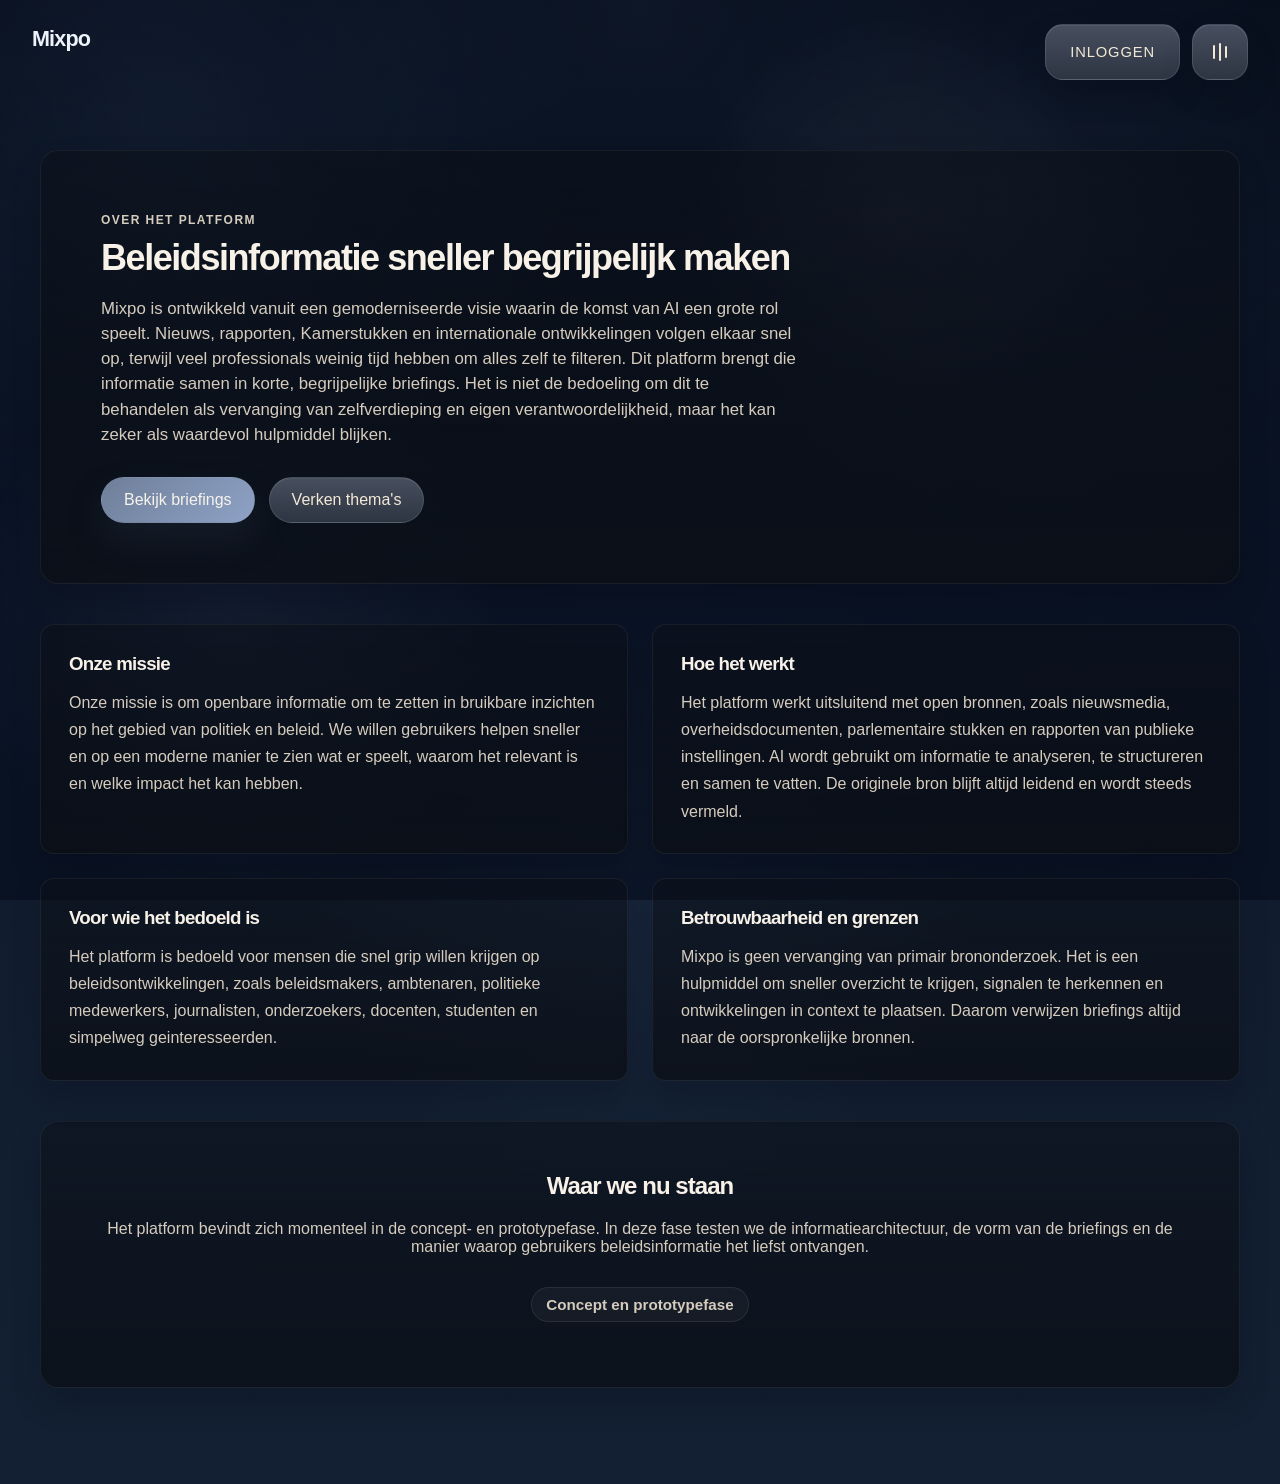
==== commit 210115ec: "Change menu and dashboard buttons homepage." ====
--- a/about/index.html
+++ b/about/index.html
@@ -10,7 +10,8 @@
 <body class="site-theme" data-auth="logged-out">
 
 <div class="video-background" aria-hidden="true">
-    <video class="video-background-media" autoplay muted loop playsinline>
+    <video class="video-background-media" autoplay muted loop playsinline preload="auto">
+        <source src="../assets/video%27s/87789-602074264.mp4" type="video/mp4">
         <source src="../assets/homescreen-background-white-slow.mp4" type="video/mp4">
     </video>
 </div>
@@ -19,10 +20,19 @@
     <a class="site-logo-slot homepage-brand" href="../index.html" aria-label="Home"></a>
     <div class="homepage-topbar-actions">
         <a class="topbar-link login-link" href="../onboarding/" data-auth-link="logged-out">Inloggen</a>
-        <a class="topbar-link" href="../dashboard.html" data-auth-link="logged-in">Dashboard</a>
-        <button class="menu-toggle" type="button" aria-expanded="false" aria-controls="site-menu" aria-label="Open menu" data-menu-toggle>
-            <span class="menu-toggle-label">Menu</span>
-            <span class="menu-toggle-icon" aria-hidden="true">
+        <a class="topbar-link topbar-link-icon-button" href="../dashboard.html" data-auth-link="logged-in" aria-label="Dashboard">
+            <span class="sr-only">Dashboard</span>
+            <span class="topbar-link-icon topbar-link-icon-dashboard" aria-hidden="true">
+                <span></span>
+                <span></span>
+                <span></span>
+                <span></span>
+            </span>
+        </a>
+        <button class="menu-toggle menu-toggle-icon-only" type="button" aria-expanded="false" aria-controls="site-menu" aria-label="Open menu" data-menu-toggle>
+            <span class="sr-only">Menu</span>
+            <span class="menu-toggle-icon menu-toggle-icon-columns" aria-hidden="true">
+                <span></span>
                 <span></span>
                 <span></span>
             </span>
--- a/css/style.css
+++ b/css/style.css
@@ -340,9 +340,9 @@
     position: absolute;
     inset: 0;
     background:
-        linear-gradient(180deg, rgba(5, 12, 24, 0.66) 0%, rgba(6, 15, 29, 0.78) 24%, rgba(7, 17, 34, 0.86) 58%, rgba(7, 15, 30, 0.92) 100%),
-        radial-gradient(circle at top center, rgba(109, 142, 204, 0.14), transparent 32%),
-        linear-gradient(90deg, rgba(6, 14, 28, 0.42) 0%, rgba(7, 15, 30, 0.16) 30%, rgba(7, 15, 30, 0.16) 70%, rgba(6, 14, 28, 0.44) 100%);
+        linear-gradient(180deg, rgba(5, 12, 24, 0.48) 0%, rgba(6, 15, 29, 0.6) 24%, rgba(7, 17, 34, 0.7) 58%, rgba(7, 15, 30, 0.8) 100%),
+        radial-gradient(circle at top center, rgba(109, 142, 204, 0.17), transparent 32%),
+        linear-gradient(90deg, rgba(6, 14, 28, 0.28) 0%, rgba(7, 15, 30, 0.08) 30%, rgba(7, 15, 30, 0.08) 70%, rgba(6, 14, 28, 0.3) 100%);
     opacity: var(--video-overlay-opacity, 1);
     transition: opacity 0.28s ease;
 }
@@ -352,8 +352,8 @@
     height: 100%;
     object-fit: cover;
     object-position: center center;
-    filter: saturate(0.42) brightness(0.68) contrast(1.08);
-    transform: scale(1.06);
+    filter: saturate(0.64) brightness(0.86) contrast(1.04);
+    transform: scale(1.03);
 }
 
 .homepage-splash {
@@ -757,6 +757,18 @@
 .topbar-link-button {
     cursor: pointer;
     font: inherit;
+}
+
+.sr-only {
+    position: absolute;
+    width: 1px;
+    height: 1px;
+    padding: 0;
+    margin: -1px;
+    overflow: hidden;
+    clip: rect(0, 0, 0, 0);
+    white-space: nowrap;
+    border: 0;
 }
 
 .homepage-dashboard-backdrop {
@@ -1174,10 +1186,10 @@
 .hot-topic-featured-image {
     display: grid;
     grid-template-columns: minmax(0, 0.92fr) minmax(0, 1.08fr);
-    gap: 24px;
+    gap: 18px;
     align-items: stretch;
     padding: 0;
-    border-radius: 10px;
+    border-radius: 8px;
     border-color: transparent;
     box-shadow: none;
     background: none;
@@ -1203,11 +1215,11 @@
     flex-direction: column;
     gap: 0;
     padding: 22px 22px 88px;
-    border-radius: 6px;
+    border-radius: 4px;
     background: rgba(244, 247, 252, 0.78);
-    border: 1px solid rgba(255, 255, 255, 0.42);
+    border: 1px solid rgba(255, 255, 255, 0.28);
     box-shadow:
-        0 20px 38px rgba(6, 11, 20, 0.2),
+        0 16px 30px rgba(6, 11, 20, 0.16),
         inset 0 1px 0 rgba(255, 255, 255, 0.48);
     backdrop-filter: blur(12px) saturate(125%);
 }
@@ -1219,10 +1231,10 @@
     pointer-events: none;
     z-index: 1;
     overflow: hidden;
-    border-radius: 8px;
+    border-radius: 4px;
     background: linear-gradient(180deg, rgba(17, 38, 52, 0.58) 0%, rgba(17, 38, 52, 0.44) 100%);
-    border: 1px solid rgba(255, 255, 255, 0.08);
-    box-shadow: 0 18px 34px rgba(5, 10, 22, 0.18);
+    border: 0;
+    box-shadow: none;
 }
 
 .hot-topic-figure::before {
@@ -1251,6 +1263,23 @@
     filter: brightness(0.98) saturate(1.01) contrast(1.02);
 }
 
+.hot-topic-image-credit {
+    position: absolute;
+    left: 12px;
+    right: 12px;
+    bottom: 12px;
+    z-index: 2;
+    display: block;
+    padding: 8px 10px;
+    border-radius: 4px;
+    background: rgba(7, 15, 28, 0.66);
+    color: rgba(245, 249, 253, 0.9);
+    font-size: 0.65rem;
+    line-height: 1.35;
+    letter-spacing: 0.01em;
+    text-shadow: 0 1px 2px rgba(0, 0, 0, 0.22);
+}
+
 .hot-topic.hot-topic-featured-image .hot-topic-meta {
     margin-bottom: 12px;
     align-items: baseline;
@@ -1309,15 +1338,15 @@
 .hot-topic.hot-topic-featured-image .hot-topic-featured-actions a {
     margin-top: 0 !important;
     align-self: flex-start;
-    padding: 10px 13px;
-    border-radius: 6px;
+    padding: 11px 15px;
+    border-radius: 4px;
     background: var(--source-accent);
     border: 0;
     color: #f7fbff;
     font-size: 0.94rem;
     font-weight: 700;
     letter-spacing: 0.01em;
-    box-shadow: 0 10px 20px rgba(5, 10, 22, 0.14);
+    box-shadow: 0 12px 24px rgba(5, 10, 22, 0.16);
     opacity: 1;
 }
 
@@ -1477,6 +1506,12 @@
     transform: translateY(-4px);
     border-color: rgba(214, 224, 239, 0.14);
     box-shadow: 0 24px 46px rgba(2, 6, 15, 0.3);
+}
+
+.hot-topic.hot-topic-featured-image:hover {
+    transform: none;
+    border-color: transparent;
+    box-shadow: none;
 }
 
 .hot-topic a:hover {
@@ -2209,9 +2244,10 @@
 .topbar-link {
     display: inline-flex;
     align-items: center;
+    justify-content: center;
     min-height: 56px;
     padding: 0 24px;
-    border-radius: 999px;
+    border-radius: 18px;
     border: 1px solid rgba(196, 210, 228, 0.12);
     background: linear-gradient(180deg, rgba(84, 96, 118, 0.84) 0%, rgba(42, 51, 67, 0.86) 100%);
     color: #f3e8d6;
@@ -2222,6 +2258,31 @@
     box-shadow: inset 0 1px 0 rgba(255, 255, 255, 0.06), 0 14px 30px rgba(2, 6, 15, 0.18);
     backdrop-filter: blur(12px);
     -webkit-backdrop-filter: blur(12px);
+}
+
+.topbar-link-icon-button {
+    min-width: 56px;
+    width: 56px;
+    padding: 0;
+}
+
+.topbar-link-icon {
+    display: grid;
+    width: 18px;
+    height: 18px;
+    gap: 4px;
+}
+
+.topbar-link-icon-dashboard {
+    grid-template-columns: repeat(2, 1fr);
+    grid-template-rows: repeat(2, 1fr);
+}
+
+.topbar-link-icon-dashboard span {
+    display: block;
+    border-radius: 2px;
+    background: currentColor;
+    opacity: 0.94;
 }
 
 .menu-toggle {
@@ -2235,10 +2296,18 @@
     color: #f3e8d6;
     cursor: pointer;
     font: inherit;
-    border-radius: 999px;
+    border-radius: 18px;
     box-shadow: inset 0 1px 0 rgba(255, 255, 255, 0.06), 0 14px 30px rgba(2, 6, 15, 0.18);
     backdrop-filter: blur(12px);
     -webkit-backdrop-filter: blur(12px);
+}
+
+.menu-toggle-icon-only {
+    min-width: 56px;
+    width: 56px;
+    padding: 0;
+    justify-content: center;
+    gap: 0;
 }
 
 .menu-toggle-label {
@@ -2264,6 +2333,30 @@
     width: 14px;
     height: 1px;
     background: currentColor;
+}
+
+.menu-toggle-icon-columns {
+    width: 18px;
+    height: 18px;
+    border-radius: 0;
+    background: none;
+    flex-direction: row;
+    gap: 4px;
+}
+
+.menu-toggle-icon-columns span {
+    width: 2px;
+    height: 14px;
+    border-radius: 999px;
+    background: currentColor;
+}
+
+.menu-toggle-icon-columns span:nth-child(2) {
+    height: 18px;
+}
+
+.menu-toggle-icon-columns span:nth-child(3) {
+    height: 12px;
 }
 
 .site-menu-overlay {
@@ -2841,14 +2934,14 @@
     .hot-topic-featured-image {
         display: flex;
         padding: 18px;
-        border-radius: 10px;
+        border-radius: 8px;
     }
 
     .hot-topic-copy-panel {
         width: 100%;
         min-height: auto;
         padding: 20px 18px 18px;
-        border-radius: 6px;
+        border-radius: 4px;
         max-width: none;
         background: rgba(244, 247, 252, 0.86);
     }
@@ -2947,6 +3040,13 @@
     .menu-toggle {
         min-height: 48px;
         padding-left: 14px;
+    }
+
+    .topbar-link-icon-button,
+    .menu-toggle-icon-only {
+        min-width: 48px;
+        width: 48px;
+        padding: 0;
     }
 
     .personal-sidebar {
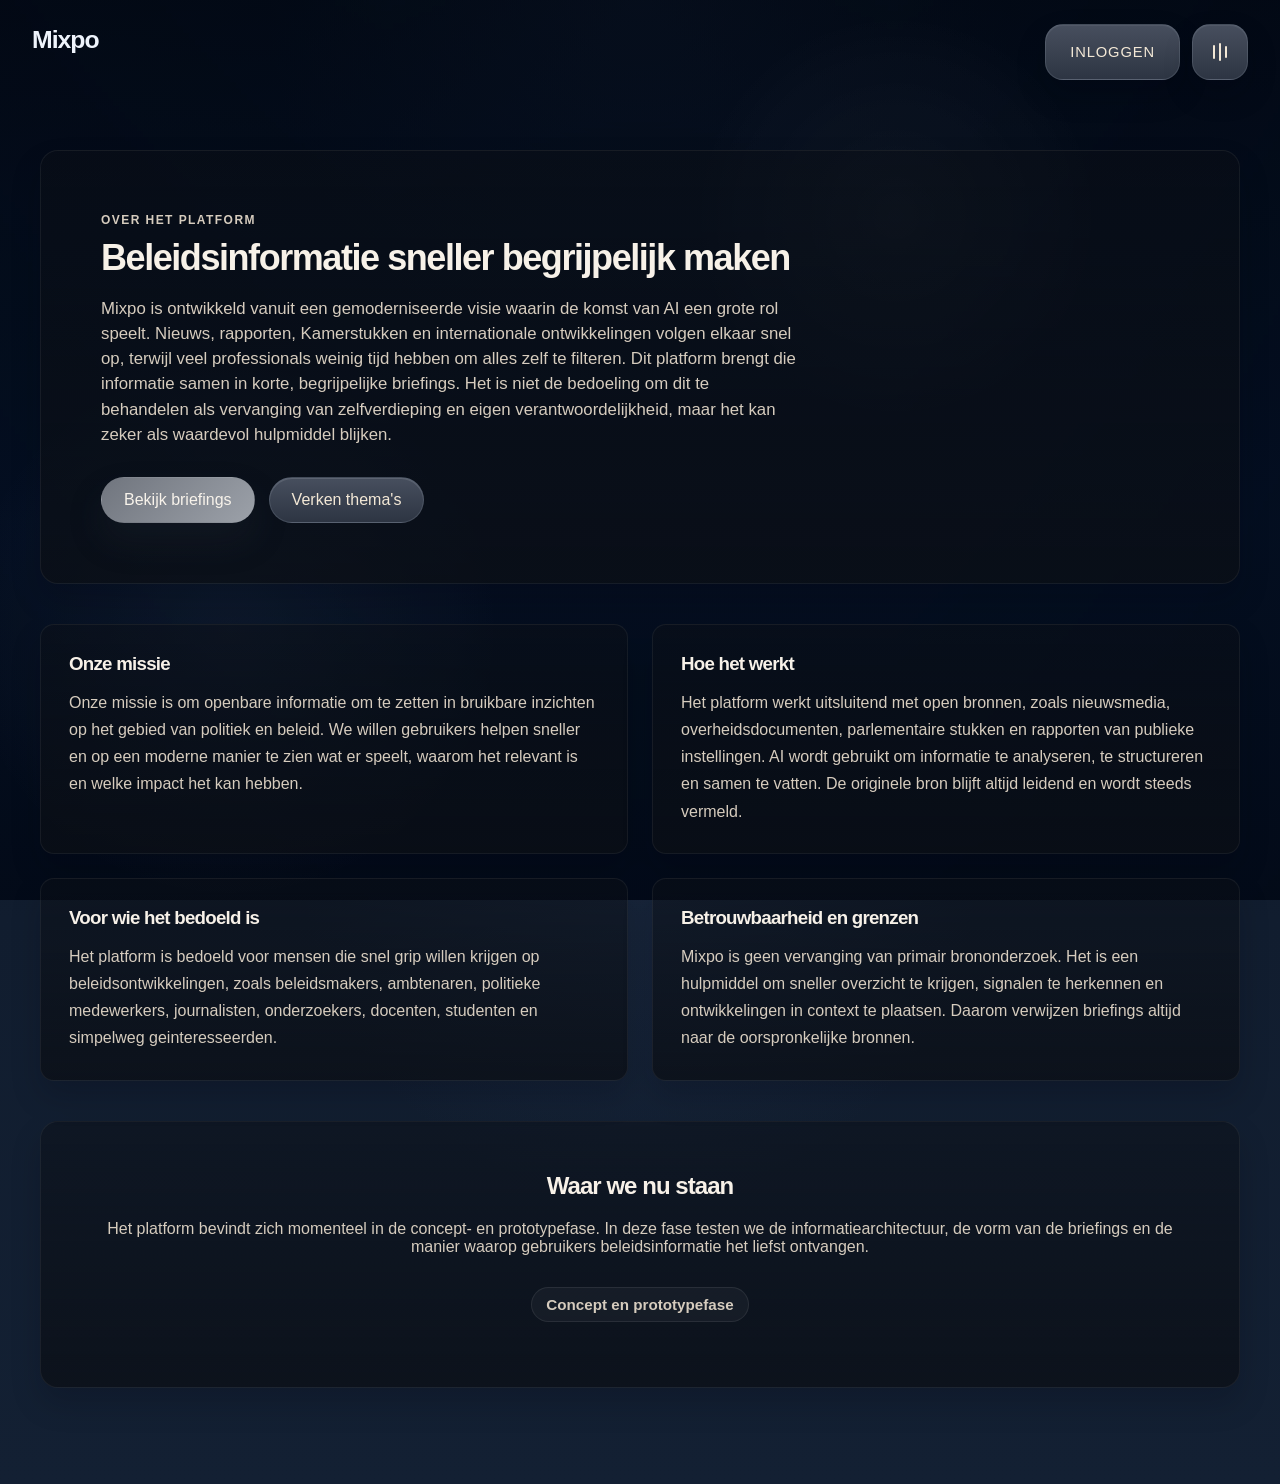
==== commit f6dcf863: "Fix background homescreen" ====
--- a/about/index.html
+++ b/about/index.html
@@ -10,9 +10,8 @@
 <body class="site-theme" data-auth="logged-out">
 
 <div class="video-background" aria-hidden="true">
-    <video class="video-background-media" autoplay muted loop playsinline preload="auto">
-        <source src="../assets/video%27s/87789-602074264.mp4" type="video/mp4">
-        <source src="../assets/homescreen-background-white-slow.mp4" type="video/mp4">
+    <video class="video-background-media" autoplay muted loop playsinline preload="auto" data-background-video disablePictureInPicture disableRemotePlayback>
+        <source src="../assets/videos/homescreen-background-white-slow.mp4?v=capcut-20260313" type="video/mp4">
     </video>
 </div>
 
--- a/css/style.css
+++ b/css/style.css
@@ -327,12 +327,26 @@
     z-index: 1;
 }
 
+.homepage {
+    --home-surface-top: rgba(154, 162, 175, 0.5);
+    --home-surface-bottom: rgba(103, 114, 133, 0.42);
+    --home-surface-border: rgba(255, 255, 255, 0.14);
+    --home-surface-shadow: 0 24px 52px rgba(3, 8, 18, 0.2);
+    --home-panel-title: #eef4fd;
+    --home-panel-copy: rgba(223, 232, 245, 0.9);
+    --home-panel-muted: rgba(190, 204, 224, 0.78);
+    --home-panel-chip: rgba(255, 255, 255, 0.12);
+    --home-panel-chip-border: rgba(255, 255, 255, 0.1);
+}
+
 .video-background {
     position: fixed;
     inset: 0;
     z-index: 0;
     pointer-events: none;
     overflow: hidden;
+    background: #07111d;
+    contain: paint;
 }
 
 .video-background::after {
@@ -340,20 +354,23 @@
     position: absolute;
     inset: 0;
     background:
-        linear-gradient(180deg, rgba(5, 12, 24, 0.48) 0%, rgba(6, 15, 29, 0.6) 24%, rgba(7, 17, 34, 0.7) 58%, rgba(7, 15, 30, 0.8) 100%),
-        radial-gradient(circle at top center, rgba(109, 142, 204, 0.17), transparent 32%),
-        linear-gradient(90deg, rgba(6, 14, 28, 0.28) 0%, rgba(7, 15, 30, 0.08) 30%, rgba(7, 15, 30, 0.08) 70%, rgba(6, 14, 28, 0.3) 100%);
-    opacity: var(--video-overlay-opacity, 1);
-    transition: opacity 0.28s ease;
+        linear-gradient(180deg, rgba(1, 7, 18, 0.68) 0%, rgba(3, 11, 26, 0.74) 24%, rgba(4, 15, 34, 0.8) 58%, rgba(3, 10, 24, 0.87) 100%),
+        radial-gradient(circle at top center, rgba(78, 105, 153, 0.14), transparent 34%),
+        linear-gradient(90deg, rgba(4, 12, 27, 0.48) 0%, rgba(6, 16, 34, 0.22) 30%, rgba(6, 16, 34, 0.22) 70%, rgba(4, 12, 27, 0.52) 100%);
+    opacity: 1;
 }
 
 .video-background-media {
+    position: absolute;
+    inset: 0;
+    display: block;
     width: 100%;
     height: 100%;
     object-fit: cover;
     object-position: center center;
-    filter: saturate(0.64) brightness(0.86) contrast(1.04);
-    transform: scale(1.03);
+    filter: none;
+    transform: none;
+    backface-visibility: hidden;
 }
 
 .homepage-splash {
@@ -413,7 +430,7 @@
 
 .homepage-shell {
     max-width: 1280px;
-    padding: 116px 40px 72px;
+    padding: 84px 40px 72px;
     display: flex;
     gap: 24px;
     align-items: flex-start;
@@ -733,14 +750,14 @@
     margin-bottom: 0;
     position: relative;
     isolation: isolate;
-    padding: 34px 32px 30px;
-    border: 1px solid rgba(212, 223, 241, 0.12);
+    padding: 18px 28px 24px;
+    border: 1px solid var(--home-surface-border);
     border-radius: 12px;
     background:
-        radial-gradient(circle at top right, rgba(176, 199, 236, 0.2), transparent 28%),
-        radial-gradient(circle at 18% 120%, rgba(126, 148, 188, 0.16), transparent 34%),
-        linear-gradient(180deg, rgba(43, 53, 72, 0.9) 0%, rgba(26, 34, 49, 0.96) 100%);
-    box-shadow: 0 24px 56px rgba(3, 8, 18, 0.2);
+        radial-gradient(circle at top right, rgba(255, 255, 255, 0.12), transparent 28%),
+        radial-gradient(circle at 18% 120%, rgba(192, 203, 218, 0.08), transparent 34%),
+        linear-gradient(180deg, var(--home-surface-top) 0%, var(--home-surface-bottom) 100%);
+    box-shadow: var(--home-surface-shadow);
     overflow: hidden;
 }
 
@@ -749,8 +766,8 @@
     position: absolute;
     inset: 0;
     background:
-        linear-gradient(90deg, rgba(255, 255, 255, 0.07), transparent 16%),
-        linear-gradient(180deg, rgba(255, 248, 240, 0.05), transparent 22%);
+        linear-gradient(90deg, rgba(255, 255, 255, 0.04), transparent 16%),
+        linear-gradient(180deg, rgba(255, 255, 255, 0.03), transparent 22%);
     pointer-events: none;
 }
 
@@ -775,7 +792,7 @@
     position: fixed;
     inset: 0;
     z-index: 54;
-    background: rgba(8, 14, 26, 0.24);
+    background: rgba(8, 14, 26, 0.32);
     opacity: 0;
     visibility: hidden;
     pointer-events: none;
@@ -792,11 +809,9 @@
     z-index: 58;
     padding: 104px 28px 28px;
     overflow-y: auto;
-    background: linear-gradient(180deg, rgba(18, 26, 39, 0.96) 0%, rgba(13, 20, 32, 0.98) 100%);
-    border-left: 1px solid rgba(196, 210, 228, 0.1);
-    box-shadow: -24px 0 60px rgba(3, 8, 18, 0.3);
-    backdrop-filter: blur(18px);
-    -webkit-backdrop-filter: blur(18px);
+    background: linear-gradient(180deg, rgba(236, 233, 230, 0.68) 0%, rgba(201, 208, 219, 0.48) 100%);
+    border-left: 1px solid rgba(255, 255, 255, 0.22);
+    box-shadow: -24px 0 60px rgba(3, 8, 18, 0.2);
     transform: translateX(104%);
     transition: transform 0.68s cubic-bezier(0.22, 1, 0.36, 1), width 0.68s cubic-bezier(0.22, 1, 0.36, 1), max-width 0.68s cubic-bezier(0.22, 1, 0.36, 1);
 }
@@ -808,7 +823,7 @@
     left: 0;
     right: 0;
     height: 120px;
-    background: linear-gradient(180deg, rgba(126, 144, 174, 0.18) 0%, transparent 100%);
+    background: linear-gradient(180deg, rgba(78, 105, 153, 0.12) 0%, transparent 100%);
     pointer-events: none;
 }
 
@@ -865,7 +880,7 @@
 .homepage-dashboard-metrics h3,
 .homepage-dashboard-item h3 {
     margin-top: 0;
-    color: #f7f1e8;
+    color: var(--home-panel-title);
     font-family: Georgia, "Times New Roman", serif;
 }
 
@@ -878,13 +893,13 @@
 .homepage-dashboard-lead,
 .homepage-dashboard-metrics article,
 .homepage-dashboard-item {
-    border: 1px solid rgba(196, 210, 228, 0.08);
-    background: linear-gradient(180deg, rgba(114, 126, 152, 0.26) 0%, rgba(63, 73, 92, 0.54) 100%);
-    box-shadow: 0 18px 40px rgba(2, 6, 15, 0.12);
+    border: 1px solid rgba(255, 255, 255, 0.24);
+    background:
+        linear-gradient(180deg, rgba(255, 255, 255, 0.18) 0%, rgba(255, 255, 255, 0.05) 100%),
+        linear-gradient(180deg, rgba(236, 233, 230, 0.58) 0%, rgba(201, 208, 219, 0.34) 100%);
+    box-shadow: 0 18px 40px rgba(2, 6, 15, 0.1);
     transition: transform 0.86s cubic-bezier(0.22, 1, 0.36, 1), opacity 0.72s ease, box-shadow 0.35s ease;
     pointer-events: auto;
-    backdrop-filter: blur(10px);
-    -webkit-backdrop-filter: blur(10px);
 }
 
 .homepage-dashboard-lead {
@@ -902,7 +917,7 @@
 .homepage-dashboard-lead p,
 .homepage-dashboard-metrics p,
 .homepage-dashboard-item p {
-    color: #d6ccbe;
+    color: var(--home-panel-copy);
     line-height: 1.68;
 }
 
@@ -1014,7 +1029,7 @@
 }
 
 .hot-topics-heading {
-    margin-bottom: 14px;
+    margin-bottom: 6px;
     align-items: flex-start;
     position: relative;
     z-index: 1;
@@ -1054,9 +1069,9 @@
     position: absolute;
     left: 0;
     right: 0;
-    top: -10px;
+    top: -8px;
     height: 1px;
-    background: linear-gradient(90deg, rgba(255, 255, 255, 0.04) 0%, rgba(196, 210, 228, 0.24) 48%, rgba(255, 255, 255, 0.04) 100%);
+    background: linear-gradient(90deg, rgba(32, 45, 66, 0.04) 0%, rgba(32, 45, 66, 0.2) 48%, rgba(32, 45, 66, 0.04) 100%);
 }
 
 .hot-topics-rotator .hot-topics-grid {
@@ -1103,14 +1118,14 @@
     padding: 0;
     border: 0;
     border-radius: 999px;
-    background: rgba(196, 210, 228, 0.28);
+    background: rgba(32, 45, 66, 0.16);
     cursor: pointer;
-    box-shadow: 0 0 0 1px rgba(255, 255, 255, 0.05);
+    box-shadow: 0 0 0 1px rgba(255, 255, 255, 0.18);
     transition: transform 0.25s ease, background-color 0.25s ease, width 0.25s ease;
 }
 
 .hot-topics-dot.is-active {
-    background: #d8e1ef;
+    background: #243650;
     width: 28px;
     transform: none;
 }
@@ -1122,14 +1137,12 @@
     align-items: flex-start;
     min-height: 260px;
     padding: 28px 26px 26px;
-    border: 1px solid rgba(255, 255, 255, 0.08);
+    border: 1px solid var(--home-surface-border);
     border-radius: 14px;
     background:
-        linear-gradient(180deg, rgba(255, 255, 255, 0.1) 0%, rgba(255, 255, 255, 0.03) 100%),
-        linear-gradient(145deg, rgba(122, 137, 167, 0.96) 0%, rgba(82, 96, 121, 0.97) 100%);
-    box-shadow: 0 30px 56px rgba(2, 6, 15, 0.2);
-    backdrop-filter: blur(16px);
-    -webkit-backdrop-filter: blur(16px);
+        linear-gradient(180deg, rgba(255, 255, 255, 0.08) 0%, rgba(255, 255, 255, 0.02) 100%),
+        linear-gradient(145deg, rgba(114, 126, 148, 0.58) 0%, rgba(67, 79, 100, 0.5) 100%);
+    box-shadow: 0 24px 42px rgba(2, 6, 15, 0.18);
     transition: transform 0.68s cubic-bezier(0.22, 1, 0.36, 1), border-color 0.35s ease, box-shadow 0.35s ease, opacity 0.68s ease, filter 0.68s ease;
     position: relative;
     overflow: hidden;
@@ -1142,8 +1155,8 @@
 .hot-topic-primary {
     min-height: 260px;
     background:
-        linear-gradient(180deg, rgba(255, 255, 255, 0.11) 0%, rgba(255, 255, 255, 0.03) 100%),
-        linear-gradient(135deg, rgba(130, 145, 174, 0.97) 0%, rgba(90, 105, 130, 0.98) 100%);
+        linear-gradient(180deg, rgba(255, 255, 255, 0.08) 0%, rgba(255, 255, 255, 0.02) 100%),
+        linear-gradient(135deg, rgba(118, 130, 151, 0.6) 0%, rgba(72, 84, 105, 0.52) 100%);
 }
 
 .hot-topic::before,
@@ -1158,7 +1171,7 @@
     width: 260px;
     height: 260px;
     display: block;
-    background: radial-gradient(circle, rgba(148, 176, 227, 0.18) 0%, transparent 70%);
+    background: radial-gradient(circle, rgba(255, 255, 255, 0.08) 0%, rgba(166, 177, 196, 0.06) 34%, transparent 72%);
     filter: blur(22px);
     animation: cardSmoke 12s ease-in-out infinite;
     opacity: 0.7;
@@ -1172,10 +1185,10 @@
     display: block;
     border-radius: 18px;
     background:
-        linear-gradient(180deg, rgba(255, 255, 255, 0.08) 0%, rgba(255, 255, 255, 0.015) 100%),
-        radial-gradient(circle at 24% 24%, rgba(214, 226, 248, 0.14) 0%, transparent 54%);
-    border: 1px solid rgba(255, 255, 255, 0.05);
-    box-shadow: inset 0 1px 0 rgba(255, 255, 255, 0.04);
+        linear-gradient(180deg, rgba(255, 255, 255, 0.08) 0%, rgba(255, 255, 255, 0.02) 100%),
+        radial-gradient(circle at 24% 24%, rgba(255, 255, 255, 0.08) 0%, transparent 54%);
+    border: 1px solid rgba(255, 255, 255, 0.08);
+    box-shadow: inset 0 1px 0 rgba(255, 255, 255, 0.08);
     opacity: 0.62;
 }
 
@@ -1186,13 +1199,15 @@
 .hot-topic-featured-image {
     display: grid;
     grid-template-columns: minmax(0, 0.92fr) minmax(0, 1.08fr);
-    gap: 18px;
+    gap: 12px;
     align-items: stretch;
-    padding: 0;
+    padding: 12px;
     border-radius: 8px;
-    border-color: transparent;
-    box-shadow: none;
-    background: none;
+    border-color: rgba(255, 255, 255, 0.08);
+    box-shadow: 0 18px 36px rgba(2, 6, 15, 0.16);
+    background:
+        linear-gradient(180deg, rgba(255, 255, 255, 0.05) 0%, rgba(255, 255, 255, 0.01) 100%),
+        linear-gradient(145deg, rgba(109, 121, 143, 0.54) 0%, rgba(64, 76, 96, 0.5) 100%);
 }
 
 .hot-topic-featured-image::before,
@@ -1201,7 +1216,9 @@
 }
 
 .hot-topic-kharg {
-    background: none;
+    background:
+        linear-gradient(180deg, rgba(255, 255, 255, 0.05) 0%, rgba(255, 255, 255, 0.01) 100%),
+        linear-gradient(145deg, rgba(109, 121, 143, 0.54) 0%, rgba(64, 76, 96, 0.5) 100%);
 }
 
 .hot-topic-copy-panel {
@@ -1216,12 +1233,11 @@
     gap: 0;
     padding: 22px 22px 88px;
     border-radius: 4px;
-    background: rgba(244, 247, 252, 0.78);
-    border: 1px solid rgba(255, 255, 255, 0.28);
+    background: rgba(119, 131, 152, 0.26);
+    border: 1px solid rgba(255, 255, 255, 0.1);
     box-shadow:
-        0 16px 30px rgba(6, 11, 20, 0.16),
-        inset 0 1px 0 rgba(255, 255, 255, 0.48);
-    backdrop-filter: blur(12px) saturate(125%);
+        0 16px 30px rgba(6, 11, 20, 0.12),
+        inset 0 1px 0 rgba(255, 255, 255, 0.08);
 }
 
 .hot-topic-figure {
@@ -1232,7 +1248,7 @@
     z-index: 1;
     overflow: hidden;
     border-radius: 4px;
-    background: linear-gradient(180deg, rgba(17, 38, 52, 0.58) 0%, rgba(17, 38, 52, 0.44) 100%);
+    background: linear-gradient(180deg, rgba(27, 40, 60, 0.58) 0%, rgba(27, 40, 60, 0.42) 100%);
     border: 0;
     box-shadow: none;
 }
@@ -1293,12 +1309,12 @@
     background: none;
     border: 0;
     border-radius: 0;
-    color: #233149;
+    color: #eef4fd;
     box-shadow: none;
 }
 
 .hot-topic.hot-topic-featured-image .hot-topic-keywords {
-    color: rgba(35, 49, 73, 0.7);
+    color: rgba(214, 224, 238, 0.78);
 }
 
 .hot-topic.hot-topic-featured-image .source-time {
@@ -1314,7 +1330,7 @@
 .hot-topic.hot-topic-featured-image h3 {
     margin-top: 2px;
     max-width: 100%;
-    color: #14233b;
+    color: #f3f7fd;
     font-size: clamp(1.65rem, 2.25vw, 2.3rem);
     line-height: 1.02;
     text-shadow: none;
@@ -1322,7 +1338,7 @@
 
 .hot-topic.hot-topic-featured-image .hot-topic-summary {
     max-width: 100%;
-    color: #32425c;
+    color: rgba(225, 234, 246, 0.88);
     margin-bottom: 0;
 }
 
@@ -1373,21 +1389,21 @@
 }
 
 .hot-topic-keywords {
-    color: rgba(236, 242, 251, 0.82);
+    color: var(--home-panel-muted);
     font-size: 0.72rem;
     letter-spacing: 0.08em;
     text-transform: uppercase;
 }
 
 .source-time {
-    color: #d9e2f0;
+    color: var(--home-panel-title);
     font-size: 0.78rem;
     letter-spacing: 0.12em;
     text-transform: uppercase;
     padding: 7px 10px;
     border-radius: 999px;
-    background: rgba(255, 255, 255, 0.04);
-    border: 1px solid rgba(255, 255, 255, 0.05);
+    background: var(--home-panel-chip);
+    border: 1px solid var(--home-panel-chip-border);
 }
 
 .hot-topic h3 {
@@ -1395,7 +1411,7 @@
     font-family: "Aptos Display", "Segoe UI", "Helvetica Neue", Arial, sans-serif;
     font-size: clamp(1.6rem, 1.9vw, 2.25rem);
     line-height: 0.98;
-    color: #f7f1e8;
+    color: var(--home-panel-title);
     max-width: clamp(18rem, 42%, 30rem);
     letter-spacing: -0.05em;
     position: relative;
@@ -1410,7 +1426,7 @@
 .hot-topic p {
     max-width: 30rem;
     margin: 0 0 18px;
-    color: #dce3ef;
+    color: var(--home-panel-copy);
     line-height: 1.65;
     font-size: 1.02rem;
     position: relative;
@@ -1419,7 +1435,7 @@
 
 .hot-topic-summary {
     max-width: clamp(18rem, 46%, 31rem);
-    color: #eef3fb;
+    color: var(--home-panel-copy);
     font-size: 0.98rem;
     line-height: 1.58;
 }
@@ -1432,11 +1448,11 @@
     width: min(28%, 220px);
     border-radius: 18px;
     overflow: hidden;
-    border: 1px solid rgba(255, 255, 255, 0.06);
-    box-shadow: inset 0 1px 0 rgba(255, 255, 255, 0.05);
+    border: 1px solid rgba(255, 255, 255, 0.22);
+    box-shadow: inset 0 1px 0 rgba(255, 255, 255, 0.16);
     background:
-        linear-gradient(180deg, rgba(255, 255, 255, 0.06) 0%, rgba(255, 255, 255, 0.015) 100%),
-        linear-gradient(135deg, rgba(124, 138, 166, 0.5) 0%, rgba(72, 84, 108, 0.5) 100%);
+        linear-gradient(180deg, rgba(255, 255, 255, 0.18) 0%, rgba(255, 255, 255, 0.06) 100%),
+        linear-gradient(135deg, rgba(234, 230, 224, 0.68) 0%, rgba(193, 188, 182, 0.48) 100%);
 }
 
 .hot-topic-visual-label {
@@ -1448,9 +1464,9 @@
     min-height: 32px;
     padding: 0 12px;
     border-radius: 999px;
-    background: rgba(10, 16, 28, 0.42);
+    background: rgba(22, 35, 55, 0.82);
     border: 1px solid rgba(255, 255, 255, 0.08);
-    color: #f4f7fb;
+    color: #f8fbff;
     font-size: 0.74rem;
     letter-spacing: 0.08em;
     text-transform: uppercase;
@@ -1477,9 +1493,9 @@
     min-height: 34px;
     padding: 0 12px;
     border-radius: 999px;
-    background: rgba(255, 255, 255, 0.05);
-    border: 1px solid rgba(255, 255, 255, 0.05);
-    color: #dce4f0;
+    background: var(--home-panel-chip);
+    border: 1px solid var(--home-panel-chip-border);
+    color: var(--home-panel-title);
     font-size: 0.76rem;
     letter-spacing: 0.08em;
     text-transform: uppercase;
@@ -1495,8 +1511,8 @@
     width: fit-content;
     padding: 12px 16px;
     border-radius: 999px;
-    background: rgba(255, 255, 255, 0.08);
-    box-shadow: inset 0 1px 0 rgba(255, 255, 255, 0.06);
+    background: rgba(22, 35, 55, 0.9);
+    box-shadow: inset 0 1px 0 rgba(255, 255, 255, 0.08), 0 12px 22px rgba(5, 10, 22, 0.12);
     position: relative;
     z-index: 1;
     margin-top: auto;
@@ -1504,8 +1520,8 @@
 
 .hot-topic:hover {
     transform: translateY(-4px);
-    border-color: rgba(214, 224, 239, 0.14);
-    box-shadow: 0 24px 46px rgba(2, 6, 15, 0.3);
+    border-color: rgba(255, 255, 255, 0.42);
+    box-shadow: 0 26px 48px rgba(2, 6, 15, 0.18);
 }
 
 .hot-topic.hot-topic-featured-image:hover {
@@ -1538,12 +1554,12 @@
 .news-feed-card {
     min-height: 160px;
     padding: 18px 18px 20px;
-    border: 1px solid rgba(255, 255, 255, 0.07);
+    border: 1px solid var(--home-surface-border);
     border-radius: 22px;
     background:
-        linear-gradient(180deg, rgba(255, 255, 255, 0.1) 0%, rgba(255, 255, 255, 0.03) 100%),
-        linear-gradient(180deg, rgba(118, 132, 159, 0.86) 0%, rgba(73, 85, 108, 0.95) 86%);
-    box-shadow: 0 22px 34px rgba(2, 6, 15, 0.18);
+        linear-gradient(180deg, rgba(255, 255, 255, 0.08) 0%, rgba(255, 255, 255, 0.02) 100%),
+        linear-gradient(180deg, rgba(111, 123, 145, 0.48) 0%, rgba(66, 78, 99, 0.4) 86%);
+    box-shadow: 0 22px 34px rgba(2, 6, 15, 0.14);
     transition: transform 0.68s cubic-bezier(0.22, 1, 0.36, 1), border-color 0.3s ease, opacity 0.72s ease, filter 0.72s ease;
     display: flex;
     flex-direction: column;
@@ -1568,7 +1584,7 @@
 .news-feed-card h3,
 .topic-directory-card h3 {
     margin: 8px 0 8px;
-    color: #f7f1e8;
+    color: var(--home-panel-title);
     font-family: "Aptos Display", "Segoe UI", "Helvetica Neue", Arial, sans-serif;
     font-size: 1.12rem;
     line-height: 1.05;
@@ -1578,7 +1594,7 @@
 .news-feed-card p,
 .topic-directory-card p {
     margin: 0;
-    color: #eef3fb;
+    color: var(--home-panel-copy);
     line-height: 1.5;
     font-size: 0.88rem;
 }
@@ -1586,8 +1602,8 @@
 .news-feed-card:hover,
 .topic-directory-card:hover {
     transform: translateY(-4px);
-    border-color: rgba(255, 255, 255, 0.12);
-    box-shadow: 0 22px 38px rgba(2, 6, 15, 0.24);
+    border-color: rgba(255, 255, 255, 0.42);
+    box-shadow: 0 22px 38px rgba(2, 6, 15, 0.18);
 }
 
 .news-feed-card:hover::before,
@@ -1609,12 +1625,12 @@
     min-height: 220px;
     padding: 22px 20px 22px;
     text-decoration: none;
-    border: 1px solid rgba(255, 255, 255, 0.07);
+    border: 1px solid var(--home-surface-border);
     border-radius: 24px;
     background:
-        linear-gradient(180deg, rgba(255, 255, 255, 0.1) 0%, rgba(255, 255, 255, 0.03) 100%),
-        linear-gradient(180deg, rgba(110, 124, 150, 0.84) 0%, rgba(66, 78, 101, 0.93) 84%);
-    box-shadow: 0 20px 32px rgba(2, 6, 15, 0.16);
+        linear-gradient(180deg, rgba(255, 255, 255, 0.08) 0%, rgba(255, 255, 255, 0.02) 100%),
+        linear-gradient(180deg, rgba(109, 121, 143, 0.46) 0%, rgba(64, 76, 96, 0.38) 84%);
+    box-shadow: 0 20px 32px rgba(2, 6, 15, 0.14);
     transition: transform 0.68s cubic-bezier(0.22, 1, 0.36, 1), border-color 0.3s ease;
 }
 
@@ -1661,15 +1677,15 @@
 
 .week-timeline-window {
     overflow: hidden;
-    border-block: 1px solid rgba(255, 255, 255, 0.08);
+    border-block: 1px solid rgba(255, 255, 255, 0.22);
     padding: 34px 26px 30px;
     position: relative;
     z-index: 1;
     border-radius: 20px;
     background:
-        radial-gradient(circle at top left, rgba(102, 124, 160, 0.14), transparent 26%),
-        linear-gradient(180deg, rgba(16, 22, 33, 0.74) 0%, rgba(11, 16, 25, 0.42) 100%);
-    box-shadow: inset 0 1px 0 rgba(255, 255, 255, 0.04);
+        radial-gradient(circle at top left, rgba(255, 255, 255, 0.08), transparent 26%),
+        linear-gradient(180deg, rgba(100, 113, 136, 0.38) 0%, rgba(60, 73, 94, 0.28) 100%);
+    box-shadow: inset 0 1px 0 rgba(255, 255, 255, 0.18), var(--home-surface-shadow);
 }
 
 .week-timeline-window::before {
@@ -1679,7 +1695,7 @@
     right: 0;
     top: 50%;
     height: 1px;
-    background: linear-gradient(90deg, rgba(255, 255, 255, 0.04) 0%, rgba(255, 255, 255, 0.14) 50%, rgba(255, 255, 255, 0.04) 100%);
+    background: linear-gradient(90deg, rgba(32, 45, 66, 0.04) 0%, rgba(32, 45, 66, 0.14) 50%, rgba(32, 45, 66, 0.04) 100%);
     transform: translateY(-50%);
 }
 
@@ -1690,7 +1706,7 @@
     left: -18%;
     width: 22%;
     height: 2px;
-    background: linear-gradient(90deg, transparent 0%, rgba(255, 255, 255, 0.12) 50%, transparent 100%);
+    background: linear-gradient(90deg, transparent 0%, rgba(32, 45, 66, 0.12) 50%, transparent 100%);
     transform: translateY(-50%);
     animation: timelinePulse 7.5s ease-in-out infinite;
     z-index: 0;
@@ -1738,8 +1754,8 @@
     width: 12px;
     height: 12px;
     border-radius: 50%;
-    background: rgba(221, 229, 240, 0.76);
-    box-shadow: 0 0 0 6px rgba(221, 229, 240, 0.08);
+    background: rgba(22, 35, 55, 0.78);
+    box-shadow: 0 0 0 6px rgba(22, 35, 55, 0.08);
     transition: transform 0.3s ease, box-shadow 0.3s ease;
 }
 
@@ -1758,14 +1774,14 @@
 
 .timeline-day:hover::before {
     transform: scale(1.18);
-    box-shadow: 0 0 0 10px rgba(221, 229, 240, 0.08);
+    box-shadow: 0 0 0 10px rgba(22, 35, 55, 0.08);
 }
 
 .timeline-day-label {
     display: inline-block;
     margin-left: 28px;
     margin-bottom: 12px;
-    color: rgba(215, 224, 236, 0.62);
+    color: var(--home-panel-muted);
     text-transform: uppercase;
     letter-spacing: 0.12em;
     font-size: 0.76rem;
@@ -1776,14 +1792,14 @@
     font-family: "Aptos Display", "Segoe UI", "Helvetica Neue", Arial, sans-serif;
     font-size: clamp(1.3rem, 1.7vw, 1.85rem);
     line-height: 1.02;
-    color: #f7f1e8;
+    color: var(--home-panel-title);
     max-width: 15ch;
     letter-spacing: -0.04em;
 }
 
 .timeline-day p {
     margin: 0 0 16px 28px;
-    color: #d6ccbe;
+    color: var(--home-panel-copy);
     line-height: 1.65;
     max-width: 22rem;
     font-size: 0.93rem;
@@ -1802,7 +1818,7 @@
     padding: 0;
     border-left: 0;
     background: transparent;
-    color: #d7e1ef;
+    color: var(--home-panel-title);
     font-size: 0.76rem;
     text-transform: uppercase;
     letter-spacing: 0.08em;
@@ -1812,7 +1828,7 @@
 .timeline-sources li::after {
     content: "/";
     margin-left: 8px;
-    color: rgba(215, 224, 236, 0.34);
+    color: rgba(32, 45, 66, 0.26);
 }
 
 .timeline-sources li:last-child::after {
@@ -1924,15 +1940,15 @@
     font-weight: 700;
     text-transform: uppercase;
     letter-spacing: 0.14em;
-    color: #c8d7ec;
+    color: var(--home-panel-muted);
 }
 
 .hot-topic .card-tag {
     margin-bottom: 0;
     padding: 7px 10px;
     border-radius: 999px;
-    background: rgba(255, 255, 255, 0.05);
-    border: 1px solid rgba(255, 255, 255, 0.05);
+    background: var(--home-panel-chip);
+    border: 1px solid var(--home-panel-chip-border);
 }
 
 .editorial-lead h3,
@@ -1969,11 +1985,11 @@
 }
 
 .content-panel {
-    background: linear-gradient(180deg, rgba(86, 92, 106, 0.8) 0%, rgba(43, 50, 64, 0.94) 100%);
+    background: linear-gradient(180deg, rgba(246, 242, 236, 0.78) 0%, rgba(225, 220, 213, 0.7) 100%);
     border-radius: 10px;
     padding: 28px;
-    border: 1px solid rgba(196, 210, 228, 0.08);
-    box-shadow: 0 18px 40px rgba(2, 6, 15, 0.24);
+    border: 1px solid var(--home-surface-border);
+    box-shadow: 0 18px 40px rgba(2, 6, 15, 0.16);
     backdrop-filter: blur(10px);
     -webkit-backdrop-filter: blur(10px);
     transition: transform 0.68s cubic-bezier(0.22, 1, 0.36, 1), opacity 0.68s ease, filter 0.68s ease;
@@ -2185,25 +2201,26 @@
     display: block;
     color: #eef3fb;
     font-family: "Aptos Display", "Segoe UI", "Helvetica Neue", Arial, sans-serif;
-    font-size: 1.35rem;
+    font-size: 1.55rem;
     font-weight: 800;
     letter-spacing: -0.04em;
 }
 
 .homepage .button,
 .site-theme .button {
-    background: linear-gradient(135deg, #6f7f99 0%, #8ea2c6 100%);
+    background: linear-gradient(135deg, #70757e 0%, #9ca1a9 100%);
     color: #f8f3eb;
-    box-shadow: 0 18px 34px rgba(43, 56, 76, 0.28);
+    box-shadow: 0 18px 34px rgba(39, 44, 53, 0.24);
     border-radius: 999px;
     padding: 13px 22px;
 }
 
 .homepage .button.secondary,
 .site-theme .button.secondary {
-    background: rgba(255, 255, 255, 0.05);
-    border-color: rgba(196, 210, 228, 0.16);
-    box-shadow: inset 0 1px 0 rgba(255, 255, 255, 0.04);
+    background: rgba(255, 255, 255, 0.18);
+    border-color: rgba(255, 255, 255, 0.22);
+    color: #1f2d43;
+    box-shadow: inset 0 1px 0 rgba(255, 255, 255, 0.12);
 }
 
 .homepage .status-label,
@@ -2248,8 +2265,8 @@
     min-height: 56px;
     padding: 0 24px;
     border-radius: 18px;
-    border: 1px solid rgba(196, 210, 228, 0.12);
-    background: linear-gradient(180deg, rgba(84, 96, 118, 0.84) 0%, rgba(42, 51, 67, 0.86) 100%);
+    border: 1px solid rgba(255, 255, 255, 0.16);
+    background: linear-gradient(180deg, rgba(116, 118, 123, 0.84) 0%, rgba(66, 69, 75, 0.88) 100%);
     color: #f3e8d6;
     text-decoration: none;
     font-size: 0.92rem;
@@ -2291,8 +2308,8 @@
     gap: 14px;
     min-height: 56px;
     padding: 10px 14px 10px 18px;
-    border: 1px solid rgba(196, 210, 228, 0.12);
-    background: linear-gradient(180deg, rgba(84, 96, 118, 0.84) 0%, rgba(42, 51, 67, 0.86) 100%);
+    border: 1px solid rgba(255, 255, 255, 0.16);
+    background: linear-gradient(180deg, rgba(116, 118, 123, 0.84) 0%, rgba(66, 69, 75, 0.88) 100%);
     color: #f3e8d6;
     cursor: pointer;
     font: inherit;
@@ -2320,7 +2337,7 @@
     width: 36px;
     height: 36px;
     border-radius: 50%;
-    background: rgba(196, 210, 228, 0.18);
+    background: rgba(255, 255, 255, 0.16);
     display: inline-flex;
     flex-direction: column;
     justify-content: center;
@@ -2413,6 +2430,15 @@
     letter-spacing: 0.08em;
 }
 
+.hot-topics .eyebrow,
+.homepage-dashboard-layer .eyebrow {
+    color: var(--home-panel-muted);
+}
+
+.homepage-dashboard-layer .site-menu-close {
+    color: var(--home-panel-title);
+}
+
 .site-menu-nav {
     display: flex;
     flex-direction: column;
@@ -2673,7 +2699,7 @@
 
     .homepage-shell {
         padding: 24px;
-        padding-top: 104px;
+        padding-top: 82px;
     }
 
     .homepage-main {
@@ -2737,7 +2763,7 @@
     }
 
     .hot-topics {
-        padding: 28px 24px 24px;
+        padding: 20px 22px 20px;
     }
 
     .hot-topic h3 {
@@ -2815,7 +2841,7 @@
 
     .homepage .site-logo-slot::after,
     .site-theme .site-logo-slot::after {
-        font-size: 1.2rem;
+        font-size: 1.34rem;
     }
 
     .topbar-link {
@@ -2908,7 +2934,7 @@
     }
 
     .hot-topics {
-        padding: 22px 18px 18px;
+        padding: 14px 18px 18px;
         border-radius: 14px;
     }
 
@@ -2943,7 +2969,7 @@
         padding: 20px 18px 18px;
         border-radius: 4px;
         max-width: none;
-        background: rgba(244, 247, 252, 0.86);
+        background: rgba(156, 165, 179, 0.34);
     }
 
     .hot-topic-figure {
@@ -3025,6 +3051,10 @@
 
     .hero-home {
         padding: 36px 24px;
+    }
+
+    .homepage-shell {
+        padding-top: 76px;
     }
 
     .hero-home h2 {
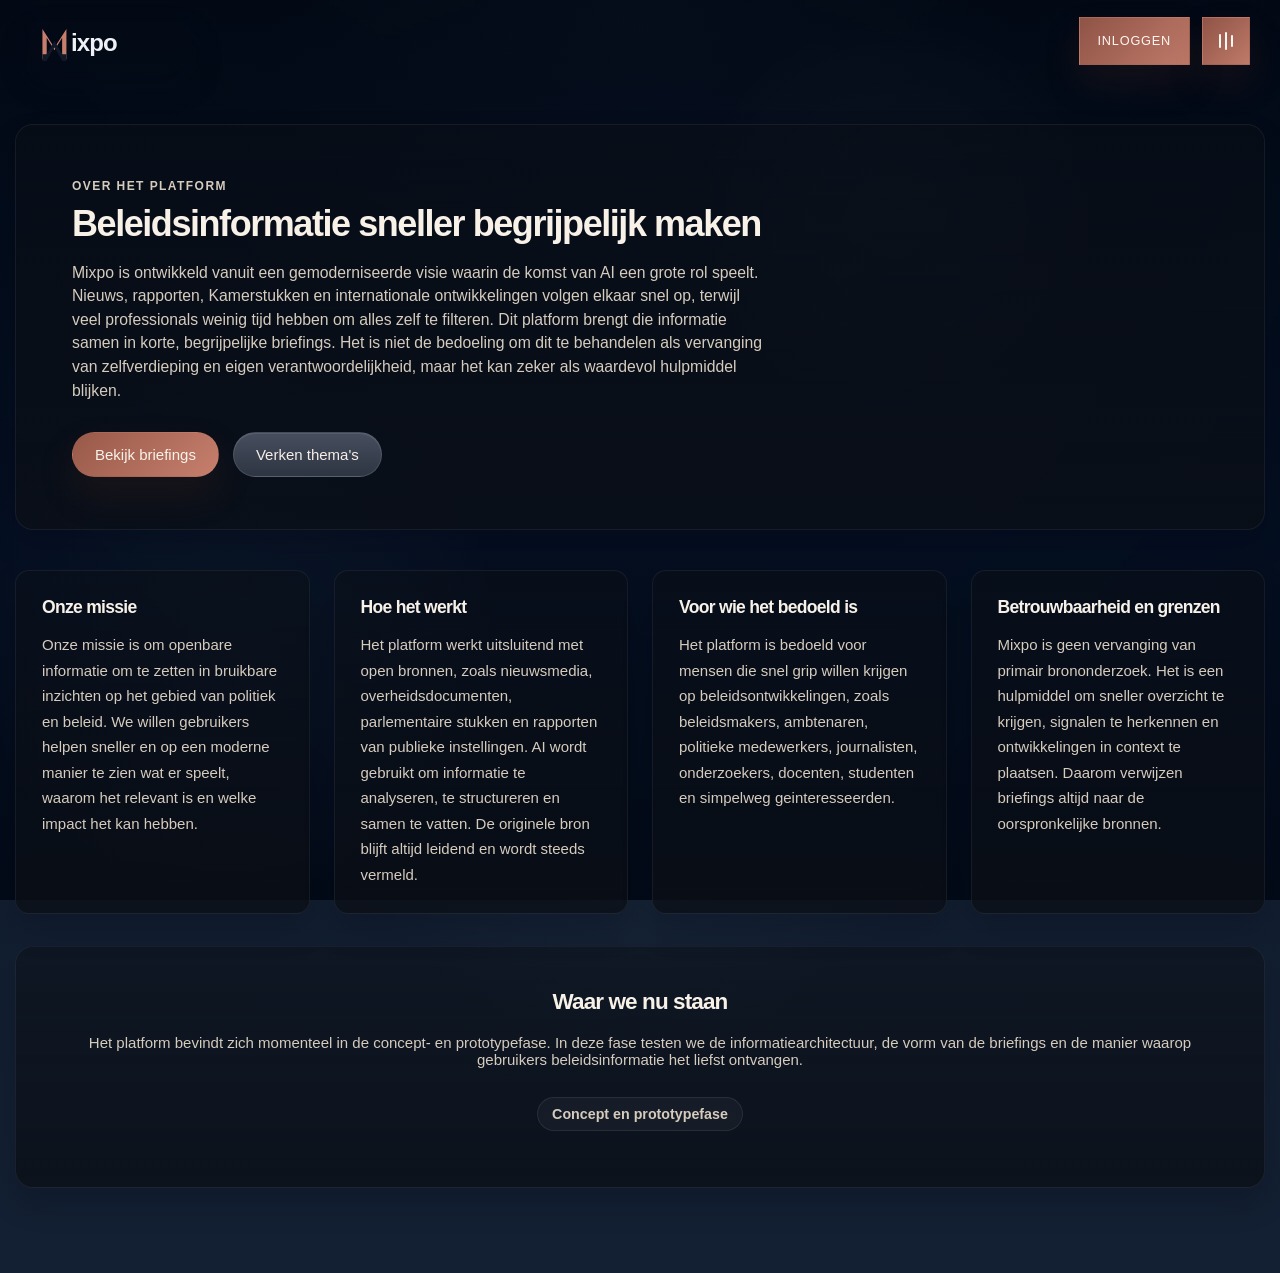
==== commit ffb31430: "Change homepage" ====
--- a/about/index.html
+++ b/about/index.html
@@ -15,27 +15,29 @@
     </video>
 </div>
 
-<div class="homepage-topbar">
-    <a class="site-logo-slot homepage-brand" href="../index.html" aria-label="Home"></a>
-    <div class="homepage-topbar-actions">
-        <a class="topbar-link login-link" href="../onboarding/" data-auth-link="logged-out">Inloggen</a>
-        <a class="topbar-link topbar-link-icon-button" href="../dashboard.html" data-auth-link="logged-in" aria-label="Dashboard">
-            <span class="sr-only">Dashboard</span>
-            <span class="topbar-link-icon topbar-link-icon-dashboard" aria-hidden="true">
-                <span></span>
-                <span></span>
-                <span></span>
-                <span></span>
-            </span>
-        </a>
-        <button class="menu-toggle menu-toggle-icon-only" type="button" aria-expanded="false" aria-controls="site-menu" aria-label="Open menu" data-menu-toggle>
-            <span class="sr-only">Menu</span>
-            <span class="menu-toggle-icon menu-toggle-icon-columns" aria-hidden="true">
-                <span></span>
-                <span></span>
-                <span></span>
-            </span>
-        </button>
+<div class="homepage-topbar-shell">
+    <div class="homepage-topbar">
+        <a class="site-logo-slot homepage-brand" href="../index.html" aria-label="Home"></a>
+        <div class="homepage-topbar-actions">
+            <a class="topbar-link login-link" href="../onboarding/" data-auth-link="logged-out">Inloggen</a>
+            <a class="topbar-link topbar-link-icon-button" href="../dashboard.html" data-auth-link="logged-in" aria-label="Dashboard">
+                <span class="sr-only">Dashboard</span>
+                <span class="topbar-link-icon topbar-link-icon-dashboard" aria-hidden="true">
+                    <span></span>
+                    <span></span>
+                    <span></span>
+                    <span></span>
+                </span>
+            </a>
+            <button class="menu-toggle menu-toggle-icon-only" type="button" aria-expanded="false" aria-controls="site-menu" aria-label="Open menu" data-menu-toggle>
+                <span class="sr-only">Menu</span>
+                <span class="menu-toggle-icon menu-toggle-icon-columns" aria-hidden="true">
+                    <span></span>
+                    <span></span>
+                    <span></span>
+                </span>
+            </button>
+        </div>
     </div>
 </div>
 
--- a/css/style.css
+++ b/css/style.css
@@ -1,26 +1,58 @@
 /* ===== Base ===== */
+
+:root {
+    --mixpo-primary: #0d5b6e;
+    --mixpo-primary-hover: #0a4959;
+    --mixpo-primary-soft: rgba(13, 91, 110, 0.16);
+    --mixpo-brand: #c77f6d;
+    --mixpo-brand-hover: #b46f5d;
+    --mixpo-brand-strong: #985949;
+    --mixpo-brand-ink: #7f4639;
+    --mixpo-brand-soft: #f3e0da;
+    --mixpo-brand-soft-alt: #f8f2ef;
+    --mixpo-brand-soft-rgb: 243, 224, 218;
+    --mixpo-ink: #16212c;
+    --mixpo-ink-soft: #22313d;
+    --mixpo-muted: #647487;
+    --mixpo-border: #d9e1ea;
+    --mixpo-surface: #ffffff;
+    --mixpo-surface-alt: #f4f6f8;
+    --fluid-min-width: 992px;
+    --fluid-max-width: 1920px;
+    --fluid-design-width: 1728;
+    --fluid-screen: clamp(var(--fluid-min-width), 100vw, var(--fluid-max-width));
+    --fluid-rem-base: clamp(15px, calc(var(--fluid-screen) / var(--fluid-design-width) * 16), 18px);
+}
+
+html {
+    font-size: var(--fluid-rem-base);
+}
 
 * {
     box-sizing: border-box;
 }
 
 body {
-    font-family: Arial, Helvetica, sans-serif;
+    font-family: "Aptos", "Segoe UI", "Helvetica Neue", Arial, sans-serif;
     margin: 0;
-    background-color: #f5f7fa;
-    color: #0f172a;
+    background-color: var(--mixpo-surface-alt);
+    color: var(--mixpo-ink);
+}
+
+body.homepage {
+    overflow: hidden;
 }
 
 main {
-    max-width: 1100px;
+    max-width: 68.75rem;
     margin: 0 auto;
-    padding: 40px;
+    padding: 2.5rem;
 }
 
 /* ===== Header / Navigation ===== */
 
 header {
-    background-color: rgba(15, 23, 42, 0.82);
+    background-color: rgba(22, 33, 44, 0.88);
     color: white;
     padding: 18px 40px;
 }
@@ -87,7 +119,7 @@
     right: 0;
     bottom: 2px;
     height: 1px;
-    background: rgba(191, 219, 254, 0.9);
+    background: rgba(199, 127, 109, 0.9);
     transform: scaleX(0);
     transform-origin: center;
     transition: transform 0.2s ease;
@@ -111,14 +143,14 @@
     letter-spacing: 0.12em;
     font-size: 12px;
     font-weight: 700;
-    color: #9fb4d2;
+    color: var(--mixpo-muted);
 }
 
 /* ===== Buttons ===== */
 
 .button {
     display: inline-block;
-    background: #0f172a;
+    background: var(--mixpo-primary);
     color: white;
     padding: 12px 20px;
     border-radius: 999px;
@@ -129,14 +161,20 @@
 }
 
 .button.secondary {
-    background: rgba(255, 255, 255, 0.08);
-    border-color: rgba(148, 163, 184, 0.28);
-    color: #e2e8f0;
+    background: var(--mixpo-brand-soft-alt);
+    border-color: rgba(199, 127, 109, 0.2);
+    color: var(--mixpo-brand-ink);
 }
 
 .button:hover {
     transform: translateY(-1px);
     box-shadow: 0 14px 30px rgba(15, 23, 42, 0.12);
+    background-color: var(--mixpo-primary-hover);
+}
+
+.button.secondary:hover {
+    background-color: rgba(255, 255, 255, 0.2);
+    color: #f8ede9;
 }
 
 button.button {
@@ -148,7 +186,7 @@
 .icon-button {
     border: 0;
     background: transparent;
-    color: #2563eb;
+    color: var(--mixpo-primary);
     font: inherit;
     cursor: pointer;
     padding: 0;
@@ -284,9 +322,9 @@
 .homepage,
 .site-theme {
     background:
-        radial-gradient(circle at 12% 8%, rgba(116, 152, 222, 0.18), transparent 24%),
-        radial-gradient(circle at 82% 14%, rgba(103, 126, 179, 0.18), transparent 22%),
-        radial-gradient(circle at 50% 58%, rgba(83, 113, 168, 0.1), transparent 32%),
+        radial-gradient(circle at 12% 8%, rgba(13, 91, 110, 0.18), transparent 24%),
+        radial-gradient(circle at 82% 14%, rgba(103, 126, 179, 0.14), transparent 22%),
+        radial-gradient(circle at 50% 58%, rgba(74, 110, 124, 0.12), transparent 32%),
         linear-gradient(180deg, #08101d 0%, #0d1625 28%, #111d2f 62%, #132033 100%);
     color: #e8e1d6;
     min-height: 100vh;
@@ -314,10 +352,10 @@
     inset: 0;
     pointer-events: none;
     background:
-        radial-gradient(circle at 70% 24%, rgba(255, 255, 255, 0.05) 0%, transparent 18%),
-        radial-gradient(circle at 18% 70%, rgba(164, 189, 235, 0.08) 0%, transparent 22%);
+        radial-gradient(circle at 70% 24%, rgba(255, 255, 255, 0.04) 0%, transparent 18%),
+        radial-gradient(circle at 18% 70%, rgba(164, 189, 235, 0.06) 0%, transparent 22%);
     mix-blend-mode: screen;
-    opacity: 0.7;
+    opacity: 0.52;
     z-index: 0;
 }
 
@@ -328,13 +366,13 @@
 }
 
 .homepage {
-    --home-surface-top: rgba(154, 162, 175, 0.5);
-    --home-surface-bottom: rgba(103, 114, 133, 0.42);
+    --home-surface-top: rgba(135, 145, 160, 0.44);
+    --home-surface-bottom: rgba(76, 86, 103, 0.44);
     --home-surface-border: rgba(255, 255, 255, 0.14);
     --home-surface-shadow: 0 24px 52px rgba(3, 8, 18, 0.2);
     --home-panel-title: #eef4fd;
-    --home-panel-copy: rgba(223, 232, 245, 0.9);
-    --home-panel-muted: rgba(190, 204, 224, 0.78);
+    --home-panel-copy: rgba(223, 232, 245, 0.88);
+    --home-panel-muted: rgba(198, 209, 223, 0.76);
     --home-panel-chip: rgba(255, 255, 255, 0.12);
     --home-panel-chip-border: rgba(255, 255, 255, 0.1);
 }
@@ -355,7 +393,7 @@
     inset: 0;
     background:
         linear-gradient(180deg, rgba(1, 7, 18, 0.68) 0%, rgba(3, 11, 26, 0.74) 24%, rgba(4, 15, 34, 0.8) 58%, rgba(3, 10, 24, 0.87) 100%),
-        radial-gradient(circle at top center, rgba(78, 105, 153, 0.14), transparent 34%),
+        radial-gradient(circle at top center, rgba(78, 105, 153, 0.12), transparent 34%),
         linear-gradient(90deg, rgba(4, 12, 27, 0.48) 0%, rgba(6, 16, 34, 0.22) 30%, rgba(6, 16, 34, 0.22) 70%, rgba(4, 12, 27, 0.52) 100%);
     opacity: 1;
 }
@@ -381,59 +419,88 @@
     align-items: center;
     justify-content: center;
     flex-direction: column;
-    gap: 14px;
-    background:
-        radial-gradient(circle at 50% 35%, rgba(122, 145, 184, 0.16), transparent 20%),
-        linear-gradient(180deg, #09111d 0%, #111a29 100%);
+    gap: 20px;
+    padding: 24px;
+    overflow: hidden;
+    isolation: isolate;
+    background: #07111d;
     transition: opacity 0.9s ease, visibility 0.9s ease;
 }
 
+html.homepage-splash-seen .homepage-splash,
 .homepage-splash.is-hidden {
     opacity: 0;
     visibility: hidden;
-}
-
-.homepage-splash-mark {
-    width: 96px;
-    height: 96px;
-    display: flex;
-    align-items: center;
-    justify-content: center;
-    border-radius: 20px;
-    font-size: 52px;
-    font-weight: 700;
-    color: #f8f3eb;
-    background: linear-gradient(135deg, #3f4c63 0%, #6f829f 100%);
-    box-shadow: 0 0 0 1px rgba(255, 244, 230, 0.08), 0 26px 60px rgba(0, 0, 0, 0.35);
-    animation: splashPulse 1.8s ease-in-out infinite;
+    pointer-events: none;
+}
+
+.homepage-splash-media {
+    position: absolute;
+    inset: 0;
+    z-index: 0;
+}
+
+.homepage-splash-media::after {
+    content: "";
+    position: absolute;
+    inset: 0;
+    background:
+        linear-gradient(180deg, rgba(199, 127, 109, 0.82) 0%, rgba(199, 127, 109, 0.72) 100%),
+        linear-gradient(180deg, rgba(7, 17, 29, 0.38) 0%, rgba(7, 17, 29, 0.56) 100%);
+}
+
+.homepage-splash-video {
+    position: absolute;
+    inset: 0;
+    display: block;
+    width: 100%;
+    height: 100%;
+    object-fit: cover;
+    object-position: center center;
 }
 
 .homepage-splash-title,
 .homepage-splash-subtitle {
     margin: 0;
+    text-align: center;
+    position: relative;
+    z-index: 1;
 }
 
 .homepage-splash-title {
-    font-size: clamp(1.8rem, 5vw, 2.8rem);
+    font-family: Georgia, "Times New Roman", serif;
+    font-size: clamp(2.8rem, 9vw, 5rem);
     font-weight: 700;
-    letter-spacing: -0.03em;
-    color: #f7f1e8;
-    font-family: Georgia, "Times New Roman", serif;
+    letter-spacing: -0.04em;
+    color: rgba(255, 255, 255, 0.98);
+    text-shadow: 0 16px 44px rgba(9, 17, 29, 0.34);
 }
 
 .homepage-splash-subtitle {
     max-width: 32rem;
-    text-align: center;
-    color: rgba(232, 225, 214, 0.82);
+    font-size: clamp(0.95rem, 2.4vw, 1.15rem);
+    letter-spacing: 0.08em;
+    text-transform: uppercase;
+    color: rgba(255, 255, 255, 0.84);
+    text-shadow: 0 10px 30px rgba(9, 17, 29, 0.28);
     line-height: 1.6;
 }
 
 .homepage-shell {
-    max-width: 1280px;
-    padding: 84px 40px 72px;
+    position: fixed;
+    top: 6rem;
+    left: 0;
+    right: 0;
+    bottom: 0;
+    width: min(calc(100% - 1rem), 110rem);
+    margin: 0 auto;
+    padding: 1rem 1rem 4rem;
     display: flex;
-    gap: 24px;
+    gap: 1.5rem;
     align-items: flex-start;
+    overflow-y: auto;
+    overflow-x: hidden;
+    scrollbar-gutter: stable;
     transition: transform 0.68s cubic-bezier(0.22, 1, 0.36, 1), opacity 0.68s ease, filter 0.68s ease;
 }
 
@@ -442,10 +509,14 @@
     min-width: 0;
     display: grid;
     gap: 36px;
+    width: 100%;
+    max-width: none;
+    margin: 0;
+    padding: 0;
 }
 
 body.dashboard-open .homepage-shell,
-body.dashboard-open .homepage-topbar {
+body.dashboard-open .homepage-topbar-shell {
     transform: translateX(-84px);
 }
 
@@ -465,7 +536,7 @@
 }
 
 body.dashboard-expanded .homepage-shell,
-body.dashboard-expanded .homepage-topbar {
+body.dashboard-expanded .homepage-topbar-shell {
     transform: none;
 }
 
@@ -481,8 +552,8 @@
 }
 
 .site-theme main {
-    max-width: 1280px;
-    padding: 150px 40px 56px;
+    max-width: 110rem;
+    padding: 8.25rem 1rem 3.5rem;
     position: relative;
     z-index: 1;
 }
@@ -985,6 +1056,30 @@
     transform: translateX(118px);
 }
 
+.homepage-card-personal {
+    --source-accent: var(--mixpo-brand);
+    border-color: rgba(255, 255, 255, 0.18);
+    background:
+        linear-gradient(180deg, rgba(255, 255, 255, 0.08) 0%, rgba(255, 255, 255, 0.02) 100%),
+        linear-gradient(145deg, rgba(114, 126, 148, 0.58) 0%, rgba(67, 79, 100, 0.5) 100%);
+}
+
+.homepage-card-personal .card-tag,
+.homepage-card-personal .source-time {
+    background: var(--home-panel-chip);
+    border-color: var(--home-panel-chip-border);
+    color: var(--mixpo-brand);
+}
+
+.homepage-card-personal .text-link,
+.homepage-card-personal .hot-topic-footer a {
+    color: #fff1eb;
+}
+
+.homepage-card-personal:hover {
+    border-color: rgba(255, 255, 255, 0.42);
+}
+
 body.dashboard-expanded .homepage-card-swap {
     opacity: 0;
     filter: blur(5px);
@@ -1082,6 +1177,7 @@
 .hot-topics-rotator [data-hot-topic-slide] {
     position: absolute;
     inset: 0;
+    display: none;
     opacity: 0;
     visibility: hidden;
     pointer-events: none;
@@ -1090,6 +1186,7 @@
 }
 
 .hot-topics-rotator [data-hot-topic-slide].is-active {
+    display: grid;
     opacity: 1;
     visibility: visible;
     pointer-events: auto;
@@ -1125,13 +1222,13 @@
 }
 
 .hot-topics-dot.is-active {
-    background: #243650;
+    background: rgba(214, 225, 239, 0.72);
     width: 28px;
     transform: none;
 }
 
 .hot-topic {
-    --source-accent: #1b2942;
+    --source-accent: var(--mixpo-primary);
     display: flex;
     flex-direction: column;
     align-items: flex-start;
@@ -1149,7 +1246,27 @@
 }
 
 .source-brand-politico {
-    --source-accent: #c93f33;
+    --source-accent: #b84a3e;
+}
+
+.source-brand-nu {
+    --source-accent: #2f6f97;
+}
+
+.source-brand-fd {
+    --source-accent: #2a5b82;
+}
+
+.source-brand-rtl {
+    --source-accent: #b86c2f;
+}
+
+.source-brand-ad {
+    --source-accent: #d64545;
+}
+
+.source-brand-nrc {
+    --source-accent: #8d3b42;
 }
 
 .hot-topic-primary {
@@ -1233,8 +1350,8 @@
     gap: 0;
     padding: 22px 22px 88px;
     border-radius: 4px;
-    background: rgba(119, 131, 152, 0.26);
-    border: 1px solid rgba(255, 255, 255, 0.1);
+    background: rgba(119, 131, 152, 0.24);
+    border: 1px solid rgba(255, 255, 255, 0.08);
     box-shadow:
         0 16px 30px rgba(6, 11, 20, 0.12),
         inset 0 1px 0 rgba(255, 255, 255, 0.08);
@@ -1396,7 +1513,7 @@
 }
 
 .source-time {
-    color: var(--home-panel-title);
+    color: var(--source-accent);
     font-size: 0.78rem;
     letter-spacing: 0.12em;
     text-transform: uppercase;
@@ -1511,7 +1628,7 @@
     width: fit-content;
     padding: 12px 16px;
     border-radius: 999px;
-    background: rgba(22, 35, 55, 0.9);
+    background: linear-gradient(135deg, var(--mixpo-brand-strong) 0%, var(--mixpo-brand) 100%);
     box-shadow: inset 0 1px 0 rgba(255, 255, 255, 0.08), 0 12px 22px rgba(5, 10, 22, 0.12);
     position: relative;
     z-index: 1;
@@ -1532,6 +1649,19 @@
 
 .hot-topic a:hover {
     text-decoration: none;
+    background: linear-gradient(135deg, #874b3e 0%, var(--mixpo-brand-strong) 100%);
+}
+
+.hot-topic.homepage-card-personal {
+    border-color: rgba(255, 255, 255, 0.18);
+}
+
+.hot-topic.homepage-card-personal a {
+    background: rgba(152, 89, 73, 0.92);
+}
+
+.hot-topic.homepage-card-personal a:hover {
+    background: rgba(127, 70, 57, 0.96);
 }
 
 .news-feed-section {
@@ -1611,6 +1741,18 @@
     opacity: 1;
 }
 
+.news-feed-card.homepage-card-personal {
+    border-color: rgba(255, 255, 255, 0.18);
+}
+
+.news-feed-card.homepage-card-personal h3 {
+    color: var(--home-panel-title);
+}
+
+.news-feed-card.homepage-card-personal p {
+    color: var(--home-panel-copy);
+}
+
 .topic-directory {
     margin-bottom: 0;
 }
@@ -1634,21 +1776,493 @@
     transition: transform 0.68s cubic-bezier(0.22, 1, 0.36, 1), border-color 0.3s ease;
 }
 
+.legacy-homepage-block[hidden] {
+    display: none !important;
+}
+
+.policy-library {
+    position: relative;
+    isolation: isolate;
+    padding: 22px 28px 30px;
+    border: 1px solid var(--home-surface-border);
+    border-radius: 18px;
+    background:
+        radial-gradient(circle at top right, rgba(255, 255, 255, 0.1), transparent 24%),
+        radial-gradient(circle at 18% 120%, rgba(192, 203, 218, 0.08), transparent 34%),
+        linear-gradient(180deg, rgba(83, 94, 113, 0.4) 0%, rgba(45, 57, 77, 0.52) 100%);
+    box-shadow: var(--home-surface-shadow);
+    overflow: hidden;
+}
+
+.policy-library::before {
+    content: "";
+    position: absolute;
+    inset: 0;
+    background:
+        linear-gradient(90deg, rgba(255, 255, 255, 0.04), transparent 18%),
+        linear-gradient(180deg, rgba(255, 255, 255, 0.03), transparent 22%);
+    pointer-events: none;
+}
+
+.policy-library-atmosphere {
+    inset: -8% -4%;
+}
+
+.policy-library-heading {
+    margin-bottom: 18px;
+    align-items: flex-start;
+    position: relative;
+    z-index: 1;
+}
+
+.policy-library-layout {
+    position: relative;
+    z-index: 1;
+    display: grid;
+    grid-template-columns: minmax(0, 1fr) minmax(280px, 320px);
+    gap: 24px;
+    align-items: start;
+}
+
+.policy-library-main {
+    min-width: 0;
+}
+
+.policy-library-toolbar {
+    display: flex;
+    align-items: end;
+    justify-content: space-between;
+    gap: 16px;
+    margin-bottom: 14px;
+}
+
+.policy-library-kicker {
+    margin: 0 0 6px;
+    font-size: 0.8rem;
+    letter-spacing: 0.16em;
+    text-transform: uppercase;
+    color: #c2cede;
+}
+
+.policy-library-status {
+    margin: 0;
+    color: #f2f6fd;
+    font-family: "Aptos Display", "Segoe UI", "Helvetica Neue", Arial, sans-serif;
+    font-size: clamp(1.25rem, 1.7vw, 1.55rem);
+    letter-spacing: -0.04em;
+}
+
+.policy-reset-button,
+.policy-pagination-button,
+.policy-page-button {
+    border: 1px solid rgba(255, 255, 255, 0.14);
+    background: rgba(255, 255, 255, 0.06);
+    color: #f6efe8;
+    border-radius: 999px;
+    font: inherit;
+    cursor: pointer;
+    transition: transform 0.25s ease, border-color 0.25s ease, background-color 0.25s ease;
+}
+
+.policy-reset-button {
+    padding: 10px 16px;
+}
+
+.policy-reset-button:hover,
+.policy-pagination-button:hover,
+.policy-page-button:hover {
+    transform: translateY(-1px);
+    border-color: rgba(243, 224, 218, 0.28);
+    background: rgba(243, 224, 218, 0.14);
+}
+
+.policy-reset-button:disabled,
+.policy-pagination-button:disabled {
+    cursor: default;
+    opacity: 0.45;
+    transform: none;
+}
+
+.policy-library-active {
+    min-height: 34px;
+    display: flex;
+    flex-wrap: wrap;
+    gap: 10px;
+    margin-bottom: 18px;
+}
+
+.policy-active-chip {
+    display: inline-flex;
+    align-items: center;
+    gap: 8px;
+    padding: 8px 12px;
+    border-radius: 999px;
+    background: rgba(255, 255, 255, 0.08);
+    border: 1px solid rgba(255, 255, 255, 0.1);
+    color: #f4eee6;
+    font-size: 0.88rem;
+}
+
+.policy-library-grid {
+    display: grid;
+    grid-template-columns: repeat(3, minmax(0, 1fr));
+    gap: 18px;
+}
+
+.policy-card {
+    position: relative;
+    display: flex;
+    flex-direction: column;
+    min-height: 264px;
+    padding: 22px 20px 20px;
+    border-radius: 22px;
+    border: 1px solid rgba(255, 255, 255, 0.12);
+    background:
+        linear-gradient(180deg, rgba(255, 255, 255, 0.08) 0%, rgba(255, 255, 255, 0.02) 100%),
+        linear-gradient(145deg, rgba(112, 124, 146, 0.44) 0%, rgba(58, 71, 91, 0.42) 100%);
+    box-shadow: 0 20px 36px rgba(2, 6, 15, 0.16);
+    overflow: hidden;
+    transition: transform 0.38s ease, border-color 0.3s ease, box-shadow 0.3s ease;
+}
+
+.policy-card:hover {
+    transform: translateY(-4px);
+    border-color: rgba(243, 224, 218, 0.24);
+    box-shadow: 0 26px 44px rgba(2, 6, 15, 0.22);
+}
+
+.policy-card::after {
+    content: "";
+    position: absolute;
+    top: 18px;
+    right: 18px;
+    width: 68px;
+    height: 68px;
+    border-radius: 18px;
+    border: 1px solid rgba(255, 255, 255, 0.08);
+    background:
+        linear-gradient(180deg, rgba(255, 255, 255, 0.08) 0%, rgba(255, 255, 255, 0.01) 100%),
+        radial-gradient(circle at 25% 25%, rgba(255, 255, 255, 0.12), transparent 62%);
+    opacity: 0.72;
+    pointer-events: none;
+}
+
+.policy-card > * {
+    position: relative;
+    z-index: 1;
+}
+
+.policy-card-glow {
+    position: absolute;
+    right: -44px;
+    top: -26px;
+    width: 168px;
+    height: 168px;
+    border-radius: 50%;
+    background: radial-gradient(circle, rgba(243, 224, 218, 0.22) 0%, rgba(243, 224, 218, 0.08) 34%, transparent 70%);
+    filter: blur(10px);
+    pointer-events: none;
+}
+
+.policy-card-top {
+    display: flex;
+    align-items: center;
+    justify-content: space-between;
+    gap: 12px;
+    margin-bottom: 18px;
+}
+
+.policy-card-format,
+.policy-card-series {
+    display: inline-flex;
+    align-items: center;
+    padding: 8px 11px;
+    border-radius: 999px;
+    border: 1px solid rgba(255, 255, 255, 0.12);
+    color: #f6efe8;
+    font-size: 0.78rem;
+    letter-spacing: 0.12em;
+    text-transform: uppercase;
+}
+
+.policy-card-series {
+    color: #d6deea;
+    background: rgba(255, 255, 255, 0.06);
+}
+
+.policy-card h3,
+.policy-filter-intro h3,
+.homepage-footer h2 {
+    margin: 0;
+    color: #f7f1e8;
+    font-family: "Aptos Display", "Segoe UI", "Helvetica Neue", Arial, sans-serif;
+    letter-spacing: -0.045em;
+}
+
+.policy-card h3 {
+    font-size: clamp(1.25rem, 1.65vw, 1.6rem);
+    line-height: 1.14;
+    max-width: 14ch;
+}
+
+.policy-card p,
+.policy-filter-intro p,
+.homepage-footer-copy {
+    color: #d8dfe9;
+    line-height: 1.7;
+}
+
+.policy-card p {
+    margin: 14px 0 0;
+    font-size: 0.96rem;
+}
+
+.policy-card-meta {
+    display: flex;
+    flex-wrap: wrap;
+    gap: 8px;
+    margin-top: auto;
+    padding-top: 18px;
+    margin-bottom: 14px;
+}
+
+.policy-card-meta span {
+    display: inline-flex;
+    align-items: center;
+    padding: 8px 10px;
+    border-radius: 999px;
+    background: rgba(255, 255, 255, 0.08);
+    border: 1px solid rgba(255, 255, 255, 0.1);
+    color: #edf3fb;
+    font-size: 0.82rem;
+}
+
+.policy-library-empty {
+    padding: 24px;
+    margin-top: 12px;
+    border-radius: 18px;
+    border: 1px dashed rgba(255, 255, 255, 0.16);
+    background: rgba(255, 255, 255, 0.04);
+}
+
+.policy-library-empty p {
+    margin: 0;
+    color: #e3ebf6;
+}
+
+.policy-pagination {
+    margin-top: 22px;
+    display: flex;
+    align-items: center;
+    justify-content: center;
+    gap: 10px;
+    flex-wrap: wrap;
+}
+
+.policy-pagination-pages {
+    display: inline-flex;
+    align-items: center;
+    justify-content: center;
+    gap: 10px;
+    flex-wrap: wrap;
+}
+
+.policy-pagination-button,
+.policy-page-button {
+    min-width: 52px;
+    min-height: 32px;
+    padding: 0 14px;
+    border-radius: 0;
+    border: 1px solid rgba(255, 255, 255, 0.08);
+    background: rgba(255, 255, 255, 0.035);
+    color: #edf3fb;
+    font-size: 0.95rem;
+    font-weight: 600;
+    letter-spacing: -0.02em;
+    backdrop-filter: none;
+    -webkit-backdrop-filter: none;
+    box-shadow: none;
+}
+
+.policy-page-button.is-active {
+    background: rgba(199, 127, 109, 0.16);
+    border-color: rgba(199, 127, 109, 0.42);
+    color: #fff5f1;
+}
+
+.policy-pagination-button[disabled] {
+    cursor: default;
+    opacity: 0.38;
+    transform: none;
+}
+
+.policy-pagination-button:hover:not([disabled]),
+.policy-page-button:hover {
+    border-color: rgba(255, 255, 255, 0.14);
+    background: rgba(255, 255, 255, 0.055);
+    color: #ffffff;
+}
+
+.policy-library-sidebar {
+    position: sticky;
+    top: 100px;
+    display: grid;
+    gap: 16px;
+}
+
+.policy-filter-intro,
+.policy-filter-group,
+.homepage-footer {
+    border: 1px solid rgba(255, 255, 255, 0.12);
+    border-radius: 22px;
+    background:
+        linear-gradient(180deg, rgba(255, 255, 255, 0.08) 0%, rgba(255, 255, 255, 0.02) 100%),
+        linear-gradient(145deg, rgba(110, 122, 144, 0.34) 0%, rgba(61, 74, 94, 0.34) 100%);
+    box-shadow: 0 18px 32px rgba(2, 6, 15, 0.12);
+}
+
+.policy-filter-intro,
+.policy-filter-group {
+    padding: 18px 18px 20px;
+}
+
+.policy-filter-intro h3 {
+    font-size: 1.45rem;
+    line-height: 1.08;
+    margin-bottom: 12px;
+}
+
+.policy-filter-intro p:last-child {
+    margin: 0;
+}
+
+.policy-filter-group-head {
+    display: flex;
+    justify-content: space-between;
+    gap: 10px;
+    align-items: baseline;
+    margin-bottom: 12px;
+}
+
+.policy-filter-kicker,
+.policy-filter-hint {
+    margin: 0;
+    color: #d6deea;
+    font-size: 0.8rem;
+    letter-spacing: 0.12em;
+    text-transform: uppercase;
+}
+
+.policy-filter-hint {
+    color: #b9c7d9;
+    letter-spacing: 0.08em;
+}
+
+.policy-filter-list {
+    display: flex;
+    flex-direction: column;
+    gap: 10px;
+}
+
+.policy-filter-button {
+    width: 100%;
+    display: flex;
+    align-items: center;
+    justify-content: space-between;
+    gap: 12px;
+    padding: 12px 14px;
+    border-radius: 16px;
+    border: 1px solid rgba(255, 255, 255, 0.12);
+    background: rgba(255, 255, 255, 0.04);
+    color: #eef4fd;
+    font: inherit;
+    text-align: left;
+    cursor: pointer;
+    transition: transform 0.25s ease, border-color 0.25s ease, background-color 0.25s ease, color 0.25s ease;
+}
+
+.policy-filter-button::after {
+    content: ">";
+    color: #b8c6d8;
+}
+
+.policy-filter-button:hover {
+    transform: translateX(-2px);
+    border-color: rgba(243, 224, 218, 0.22);
+    color: #fff7f2;
+}
+
+.policy-filter-button.is-active {
+    background: linear-gradient(135deg, rgba(152, 89, 73, 0.94) 0%, rgba(199, 127, 109, 0.92) 100%);
+    border-color: rgba(243, 224, 218, 0.22);
+    color: #fff5f1;
+}
+
+.policy-filter-button.is-active::after {
+    color: #fff5f1;
+}
+
+.homepage-footer {
+    position: relative;
+    z-index: 1;
+    margin-top: 6px;
+    padding: 24px 28px 26px;
+    display: grid;
+    grid-template-columns: minmax(0, 1.3fr) auto;
+    gap: 20px;
+    align-items: start;
+}
+
+.homepage-footer h2 {
+    font-size: clamp(1.7rem, 2.6vw, 2.5rem);
+    line-height: 1.02;
+    max-width: 15ch;
+}
+
+.homepage-footer-links {
+    display: flex;
+    flex-wrap: wrap;
+    gap: 10px;
+    justify-content: flex-end;
+}
+
+.homepage-footer-links a {
+    display: inline-flex;
+    align-items: center;
+    padding: 10px 14px;
+    border-radius: 999px;
+    background: rgba(255, 255, 255, 0.06);
+    border: 1px solid rgba(255, 255, 255, 0.1);
+    color: #f7f1e8;
+    text-decoration: none;
+}
+
+.homepage-footer-links a:hover {
+    border-color: rgba(243, 224, 218, 0.22);
+    color: #fff8f4;
+}
+
+.homepage-footer-copy {
+    grid-column: 1 / -1;
+    margin: 0;
+    max-width: 52rem;
+}
+
 .week-timeline-section {
     position: relative;
     margin-bottom: 0;
     isolation: isolate;
-    padding: 18px 0 10px;
+    padding: 12px 0 28px;
 }
 
 .week-timeline-sticky {
     position: sticky;
     top: 0;
-    min-height: 100vh;
+    min-height: auto;
     display: grid;
     align-content: center;
-    gap: 24px;
-    padding: 28px 0;
+    gap: 0;
+    padding: 12px 0 0;
 }
 
 .week-timeline-intro {
@@ -1677,15 +2291,13 @@
 
 .week-timeline-window {
     overflow: hidden;
-    border-block: 1px solid rgba(255, 255, 255, 0.22);
-    padding: 34px 26px 30px;
+    border-block: 1px solid rgba(255, 255, 255, 0.14);
+    padding: 28px 0 22px;
     position: relative;
     z-index: 1;
-    border-radius: 20px;
-    background:
-        radial-gradient(circle at top left, rgba(255, 255, 255, 0.08), transparent 26%),
-        linear-gradient(180deg, rgba(100, 113, 136, 0.38) 0%, rgba(60, 73, 94, 0.28) 100%);
-    box-shadow: inset 0 1px 0 rgba(255, 255, 255, 0.18), var(--home-surface-shadow);
+    border-radius: 0;
+    background: transparent;
+    box-shadow: none;
 }
 
 .week-timeline-window::before {
@@ -1695,7 +2307,7 @@
     right: 0;
     top: 50%;
     height: 1px;
-    background: linear-gradient(90deg, rgba(32, 45, 66, 0.04) 0%, rgba(32, 45, 66, 0.14) 50%, rgba(32, 45, 66, 0.04) 100%);
+    background: linear-gradient(90deg, rgba(214, 222, 234, 0.02) 0%, rgba(214, 222, 234, 0.18) 50%, rgba(214, 222, 234, 0.02) 100%);
     transform: translateY(-50%);
 }
 
@@ -1706,7 +2318,7 @@
     left: -18%;
     width: 22%;
     height: 2px;
-    background: linear-gradient(90deg, transparent 0%, rgba(32, 45, 66, 0.12) 50%, transparent 100%);
+    background: linear-gradient(90deg, transparent 0%, rgba(199, 127, 109, 0.22) 50%, transparent 100%);
     transform: translateY(-50%);
     animation: timelinePulse 7.5s ease-in-out infinite;
     z-index: 0;
@@ -1718,6 +2330,7 @@
     width: max-content;
     will-change: transform;
     align-items: flex-start;
+    padding: 0 2px;
 }
 
 .timeline-day {
@@ -1759,6 +2372,11 @@
     transition: transform 0.3s ease, box-shadow 0.3s ease;
 }
 
+.timeline-day.homepage-card-personal::before {
+    background: rgba(199, 127, 109, 0.92);
+    box-shadow: 0 0 0 6px rgba(199, 127, 109, 0.12);
+}
+
 .timeline-day-current {
     background: transparent;
 }
@@ -1861,22 +2479,22 @@
     min-width: 260px;
     height: 30vw;
     min-height: 260px;
-    filter: blur(28px);
+    filter: blur(24px);
     mix-blend-mode: screen;
     animation: sectionSmoke 16s ease-in-out infinite;
-    opacity: 0.9;
+    opacity: 0.62;
 }
 
 .section-smoke-a {
     top: 2%;
     left: 8%;
-    background: radial-gradient(circle, rgba(118, 140, 182, 0.24) 0%, rgba(196, 210, 228, 0.14) 36%, transparent 72%);
+    background: radial-gradient(circle, rgba(118, 140, 182, 0.2) 0%, rgba(196, 210, 228, 0.12) 36%, transparent 72%);
 }
 
 .section-smoke-b {
     top: 18%;
     right: 4%;
-    background: radial-gradient(circle, rgba(96, 127, 180, 0.26) 0%, rgba(196, 210, 228, 0.14) 34%, transparent 72%);
+    background: radial-gradient(circle, rgba(13, 91, 110, 0.22) 0%, rgba(196, 210, 228, 0.12) 34%, transparent 72%);
     animation-duration: 19s;
     animation-delay: -5s;
 }
@@ -1904,19 +2522,19 @@
     min-width: 180px;
     height: 140%;
     top: -12%;
-    filter: blur(8px);
-    opacity: 0.68;
+    filter: blur(7px);
+    opacity: 0.46;
     animation: beamSweep 14s ease-in-out infinite;
 }
 
 .section-beam-a {
     left: 18%;
-    background: linear-gradient(180deg, transparent 0%, rgba(190, 204, 224, 0.16) 32%, rgba(95, 133, 187, 0.16) 60%, transparent 100%);
+    background: linear-gradient(180deg, transparent 0%, rgba(190, 204, 224, 0.14) 32%, rgba(95, 133, 187, 0.14) 60%, transparent 100%);
 }
 
 .section-beam-b {
     right: 12%;
-    background: linear-gradient(180deg, transparent 0%, rgba(86, 128, 194, 0.18) 30%, rgba(190, 204, 224, 0.14) 58%, transparent 100%);
+    background: linear-gradient(180deg, transparent 0%, rgba(13, 91, 110, 0.18) 30%, rgba(190, 204, 224, 0.12) 58%, transparent 100%);
     --beam-rotation: -7deg;
     animation-duration: 17s;
 }
@@ -1973,7 +2591,7 @@
 .editorial-lead a,
 .editorial-brief a,
 .text-link {
-    color: #d7e1ef;
+    color: var(--mixpo-brand-soft);
     font-weight: 600;
     text-decoration: none;
 }
@@ -1982,6 +2600,7 @@
 .editorial-brief a:hover,
 .text-link:hover {
     text-decoration: underline;
+    color: #fff3ee;
 }
 
 .content-panel {
@@ -2121,7 +2740,7 @@
 .pill.active {
     background: rgba(223, 231, 242, 0.08);
     border-color: rgba(223, 231, 242, 0.2);
-    color: #f7f1e8;
+    color: #fff4f0;
 }
 
 .sidebar-list {
@@ -2153,16 +2772,25 @@
     display: block;
 }
 
+.homepage-topbar-shell {
+    position: fixed;
+    top: 0;
+    left: 0;
+    right: 0;
+    z-index: 60;
+    padding: 1.125rem 2rem;
+    min-height: 6rem;
+    box-sizing: border-box;
+}
+
 .homepage-topbar {
-    position: fixed;
-    top: 24px;
-    left: 32px;
-    right: 32px;
+    position: relative;
+    margin: 0;
     z-index: 60;
     display: flex;
     align-items: flex-start;
     justify-content: space-between;
-    gap: 20px;
+    gap: 1.25rem;
     pointer-events: none;
 }
 
@@ -2174,7 +2802,7 @@
 .homepage .site-logo-slot,
 .site-theme .site-logo-slot {
     min-width: 0;
-    width: auto;
+    width: clamp(8.8rem, 14vw, 10.8rem);
     height: auto;
     border: 0;
     background: transparent;
@@ -2194,33 +2822,53 @@
     flex: 0 0 auto;
 }
 
-.homepage .site-logo-slot::after,
-.site-theme .site-logo-slot::after {
-    content: "Mixpo";
-    position: static;
+.homepage-brand::before {
+    content: "";
     display: block;
-    color: #eef3fb;
-    font-family: "Aptos Display", "Segoe UI", "Helvetica Neue", Arial, sans-serif;
-    font-size: 1.55rem;
-    font-weight: 800;
-    letter-spacing: -0.04em;
+    width: 100%;
+    aspect-ratio: 10 / 3;
+    border-radius: 12px;
+    background: url("../assets/images/mixpo-wordmark-v1.svg") center / contain no-repeat;
+    box-shadow: 0 14px 32px rgba(9, 17, 29, 0.18);
+}
+
+.homepage-brand.homepage-brand-text {
+    width: auto;
+    font-family: Georgia, "Times New Roman", serif;
+    font-size: clamp(1.8rem, 3vw, 2.35rem);
+    font-weight: 700;
+    letter-spacing: -0.06em;
+    color: rgba(255, 245, 241, 0.98);
+    text-shadow: 0 14px 34px rgba(9, 17, 29, 0.26);
+}
+
+.homepage-brand.homepage-brand-text::before {
+    display: none;
 }
 
 .homepage .button,
 .site-theme .button {
-    background: linear-gradient(135deg, #70757e 0%, #9ca1a9 100%);
+    background: linear-gradient(135deg, var(--mixpo-brand-strong) 0%, var(--mixpo-brand) 100%);
     color: #f8f3eb;
-    box-shadow: 0 18px 34px rgba(39, 44, 53, 0.24);
+    box-shadow: 0 18px 34px rgba(84, 43, 34, 0.22);
     border-radius: 999px;
     padding: 13px 22px;
 }
 
+.homepage .login-link,
+.site-theme .login-link {
+    background: linear-gradient(135deg, var(--mixpo-brand-strong) 0%, var(--mixpo-brand) 100%);
+    border-color: rgba(243, 224, 218, 0.22);
+    color: #fff5f1;
+    box-shadow: 0 18px 34px rgba(84, 43, 34, 0.22);
+}
+
 .homepage .button.secondary,
 .site-theme .button.secondary {
-    background: rgba(255, 255, 255, 0.18);
-    border-color: rgba(255, 255, 255, 0.22);
-    color: #1f2d43;
-    box-shadow: inset 0 1px 0 rgba(255, 255, 255, 0.12);
+    background: rgba(243, 224, 218, 0.12);
+    border-color: rgba(199, 127, 109, 0.24);
+    color: #f8ede9;
+    box-shadow: inset 0 1px 0 rgba(255, 255, 255, 0.08);
 }
 
 .homepage .status-label,
@@ -2258,18 +2906,19 @@
     gap: 12px;
 }
 
-.topbar-link {
+.homepage .topbar-link,
+.site-theme .topbar-link {
     display: inline-flex;
     align-items: center;
     justify-content: center;
-    min-height: 56px;
-    padding: 0 24px;
-    border-radius: 18px;
-    border: 1px solid rgba(255, 255, 255, 0.16);
-    background: linear-gradient(180deg, rgba(116, 118, 123, 0.84) 0%, rgba(66, 69, 75, 0.88) 100%);
-    color: #f3e8d6;
+    min-height: 48px;
+    padding: 0 18px;
+    border-radius: 0;
+    border: 1px solid rgba(199, 127, 109, 0.2);
+    background: linear-gradient(180deg, rgba(32, 41, 56, 0.9) 0%, rgba(18, 25, 36, 0.92) 100%);
+    color: #f8ede7;
     text-decoration: none;
-    font-size: 0.92rem;
+    font-size: 0.85rem;
     letter-spacing: 0.06em;
     text-transform: uppercase;
     box-shadow: inset 0 1px 0 rgba(255, 255, 255, 0.06), 0 14px 30px rgba(2, 6, 15, 0.18);
@@ -2277,9 +2926,25 @@
     -webkit-backdrop-filter: blur(12px);
 }
 
-.topbar-link-icon-button {
-    min-width: 56px;
-    width: 56px;
+.topbar-link:hover,
+.menu-toggle:hover {
+    border-color: rgba(199, 127, 109, 0.34);
+    color: #fff5f1;
+}
+
+.topbar-link.login-link,
+.menu-toggle {
+    border-color: rgba(199, 127, 109, 0.24);
+    background: linear-gradient(135deg, rgba(152, 89, 73, 0.94) 0%, rgba(199, 127, 109, 0.96) 100%);
+    color: #fff5f1;
+    box-shadow: 0 18px 34px rgba(84, 43, 34, 0.22);
+}
+
+.homepage .topbar-link-icon-button,
+.site-theme .topbar-link-icon-button {
+    min-width: 48px;
+    width: 48px;
+    height: 48px;
     padding: 0;
 }
 
@@ -2302,26 +2967,28 @@
     opacity: 0.94;
 }
 
-.menu-toggle {
+.homepage .menu-toggle,
+.site-theme .menu-toggle {
     display: inline-flex;
     align-items: center;
     gap: 14px;
-    min-height: 56px;
-    padding: 10px 14px 10px 18px;
-    border: 1px solid rgba(255, 255, 255, 0.16);
-    background: linear-gradient(180deg, rgba(116, 118, 123, 0.84) 0%, rgba(66, 69, 75, 0.88) 100%);
-    color: #f3e8d6;
+    min-height: 48px;
+    padding: 8px 12px 8px 14px;
+    border: 1px solid rgba(199, 127, 109, 0.24);
+    color: #fff5f1;
     cursor: pointer;
     font: inherit;
-    border-radius: 18px;
+    border-radius: 0;
     box-shadow: inset 0 1px 0 rgba(255, 255, 255, 0.06), 0 14px 30px rgba(2, 6, 15, 0.18);
     backdrop-filter: blur(12px);
     -webkit-backdrop-filter: blur(12px);
 }
 
-.menu-toggle-icon-only {
-    min-width: 56px;
-    width: 56px;
+.homepage .menu-toggle-icon-only,
+.site-theme .menu-toggle-icon-only {
+    min-width: 48px;
+    width: 48px;
+    height: 48px;
     padding: 0;
     justify-content: center;
     gap: 0;
@@ -2337,7 +3004,7 @@
     width: 36px;
     height: 36px;
     border-radius: 50%;
-    background: rgba(255, 255, 255, 0.16);
+    background: rgba(255, 255, 255, 0.12);
     display: inline-flex;
     flex-direction: column;
     justify-content: center;
@@ -2381,7 +3048,8 @@
     inset: 0;
     z-index: 70;
     background:
-        radial-gradient(circle at top right, rgba(128, 148, 182, 0.12), transparent 24%),
+        radial-gradient(circle at top right, rgba(199, 127, 109, 0.14), transparent 24%),
+        radial-gradient(circle at 18% 14%, rgba(13, 91, 110, 0.12), transparent 28%),
         linear-gradient(135deg, rgba(12, 18, 28, 0.98) 0%, rgba(17, 22, 31, 0.99) 100%);
     opacity: 0;
     visibility: hidden;
@@ -2414,7 +3082,7 @@
 
 .site-menu-kicker {
     margin: 0;
-    color: #b9c8db;
+    color: rgba(243, 224, 218, 0.78);
     text-transform: uppercase;
     letter-spacing: 0.14em;
     font-size: 0.78rem;
@@ -2459,11 +3127,30 @@
     line-height: 0.98;
     letter-spacing: -0.04em;
     padding: 6px 0;
-}
-
-.site-menu-nav a:hover,
+    position: relative;
+    transition: color 0.22s ease;
+}
+
+.site-menu-nav a:hover {
+    color: var(--mixpo-brand-soft);
+}
+
 .site-menu-nav a[aria-current="page"] {
-    color: #d7e1ef;
+    color: var(--mixpo-brand);
+    text-shadow: 0 0 24px rgba(199, 127, 109, 0.08);
+}
+
+.site-menu-nav a[aria-current="page"]::after {
+    content: "";
+    position: absolute;
+    right: calc(100% + 1rem);
+    top: 50%;
+    width: 0.72rem;
+    height: 0.72rem;
+    border-radius: 0.22rem;
+    background: linear-gradient(135deg, var(--mixpo-brand-strong) 0%, var(--mixpo-brand) 100%);
+    box-shadow: 0 0 0 1px rgba(243, 224, 218, 0.12);
+    transform: translateY(-50%);
 }
 
 .site-menu-footer {
@@ -2472,14 +3159,14 @@
     align-items: end;
     gap: 24px;
     padding-top: 18px;
-    border-top: 1px solid rgba(196, 210, 228, 0.1);
+    border-top: 1px solid rgba(199, 127, 109, 0.14);
     width: 100%;
 }
 
 .site-menu-footer p {
     max-width: 32rem;
     margin: 0;
-    color: #cfc6b9;
+    color: rgba(243, 224, 218, 0.84);
     line-height: 1.7;
     text-align: right;
     margin-left: auto;
@@ -2500,6 +3187,38 @@
     box-shadow: 0 16px 30px rgba(2, 6, 15, 0.18);
 }
 
+.site-theme .hero {
+    padding: 52px 56px;
+    border-radius: 18px;
+}
+
+.site-theme .feature-grid {
+    grid-template-columns: repeat(auto-fit, minmax(17rem, 1fr));
+    gap: 24px;
+}
+
+.site-theme .about-grid {
+    grid-template-columns: repeat(auto-fit, minmax(18rem, 1fr));
+    gap: 24px;
+}
+
+.site-theme .features,
+.site-theme .about-grid,
+.site-theme .how-it-works,
+.site-theme .cta {
+    margin-bottom: 32px;
+}
+
+.site-theme .feature,
+.site-theme .about-card {
+    padding: 26px;
+    border-radius: 16px;
+}
+
+.site-theme .cta {
+    padding: 42px 48px;
+}
+
 .site-theme .hero,
 .site-theme .how-it-works,
 .site-theme .cta {
@@ -2538,13 +3257,13 @@
 .site-theme .topbar-link,
 .site-theme .menu-toggle {
     background: linear-gradient(180deg, rgba(74, 82, 98, 0.96) 0%, rgba(46, 54, 68, 0.98) 100%);
-    color: #f3e8d6;
+    color: #f8ede7;
     border-color: rgba(196, 210, 228, 0.14);
 }
 
 .site-theme .pill.active {
-    background: rgba(255, 255, 255, 0.08);
-    border-color: rgba(255, 255, 255, 0.16);
+    background: rgba(223, 231, 242, 0.08);
+    border-color: rgba(223, 231, 242, 0.2);
     color: #f7f1e8;
 }
 
@@ -2558,17 +3277,14 @@
     display: none;
 }
 
-@keyframes splashPulse {
-    0%,
-    100% {
-        transform: scale(1);
-        box-shadow: 0 0 0 1px rgba(255, 244, 230, 0.08), 0 26px 60px rgba(0, 0, 0, 0.35);
-    }
-
-    50% {
-        transform: scale(1.04);
-        box-shadow: 0 0 0 1px rgba(255, 244, 230, 0.12), 0 32px 70px rgba(120, 142, 178, 0.18);
-    }
+.homepage .topbar-link.login-link,
+.site-theme .topbar-link.login-link,
+.homepage .menu-toggle,
+.site-theme .menu-toggle {
+    border-color: rgba(199, 127, 109, 0.24);
+    background: linear-gradient(135deg, rgba(152, 89, 73, 0.94) 0%, rgba(199, 127, 109, 0.96) 100%);
+    color: #fff5f1;
+    box-shadow: 0 18px 34px rgba(84, 43, 34, 0.22);
 }
 
 @keyframes ambientFloat {
@@ -2596,6 +3312,860 @@
         transform: translate3d(14%, 0, 0);
         opacity: 0.24;
     }
+}
+
+/* ===== Clean Homepage Overrides ===== */
+
+.homepage-brand.homepage-brand-text {
+    letter-spacing: -0.045em;
+    text-shadow: none;
+}
+
+.hot-topics,
+.policy-library {
+    border-radius: 14px;
+    border-color: rgba(255, 255, 255, 0.08);
+    background:
+        linear-gradient(180deg, rgba(69, 78, 95, 0.2) 0%, rgba(32, 39, 52, 0.56) 100%),
+        rgba(27, 33, 45, 0.72);
+    box-shadow: 0 16px 36px rgba(3, 8, 18, 0.16);
+}
+
+.hot-topics::before,
+.policy-library::before {
+    background: none;
+}
+
+.hot-topics .section-smoke,
+.hot-topics .section-beam,
+.policy-library .section-smoke,
+.policy-library .section-beam {
+    opacity: 0.12;
+}
+
+.hot-topics-note {
+    color: #cfd7e2;
+    border-top-color: rgba(255, 255, 255, 0.08);
+}
+
+.hot-topic,
+.policy-card,
+.policy-filter-intro,
+.policy-filter-group,
+.homepage-footer {
+    border-radius: 16px;
+    border-color: rgba(255, 255, 255, 0.1);
+    background:
+        linear-gradient(180deg, rgba(255, 255, 255, 0.04) 0%, rgba(255, 255, 255, 0.015) 100%),
+        rgba(70, 79, 95, 0.3);
+    box-shadow: 0 10px 24px rgba(3, 8, 18, 0.1);
+}
+
+.hot-topic::before,
+.hot-topic::after,
+.policy-card::after,
+.policy-card-glow {
+    display: none;
+}
+
+.hot-topic {
+    padding: 22px;
+}
+
+.hot-topic:hover,
+.policy-card:hover {
+    transform: translateY(-2px);
+    border-color: rgba(255, 255, 255, 0.16);
+    box-shadow: 0 16px 32px rgba(3, 8, 18, 0.14);
+}
+
+.hot-topic-featured-image {
+    gap: 16px;
+    padding: 0;
+    border: 0;
+    border-radius: 0;
+    background: none;
+    box-shadow: none;
+}
+
+.hot-topic-copy-panel {
+    padding: 20px 20px 72px;
+    border-radius: 16px;
+    background: rgba(18, 24, 34, 0.18);
+    border-color: rgba(255, 255, 255, 0.06);
+    box-shadow: none;
+}
+
+.hot-topic-figure {
+    border-radius: 16px;
+    background: rgba(15, 20, 28, 0.18);
+}
+
+.hot-topic-figure::after {
+    background: linear-gradient(180deg, rgba(12, 16, 24, 0) 0%, rgba(12, 16, 24, 0.18) 100%);
+}
+
+.hot-topic-image-credit {
+    border-radius: 10px;
+    background: rgba(7, 15, 28, 0.52);
+}
+
+.hot-topic.hot-topic-featured-image .hot-topic-meta {
+    margin-bottom: 14px;
+    padding-bottom: 12px;
+    border-bottom-color: rgba(255, 255, 255, 0.08);
+}
+
+.hot-topic .card-tag,
+.hot-topic.hot-topic-featured-image .card-tag {
+    display: inline-flex;
+    align-items: center;
+    min-height: 0;
+    padding: 6px 10px;
+    border-radius: 999px;
+    border: 1px solid rgba(255, 255, 255, 0.1);
+    background: rgba(255, 255, 255, 0.05);
+    color: #f5efe7;
+    font-size: 0.72rem;
+    letter-spacing: 0.08em;
+    text-transform: uppercase;
+}
+
+.hot-topic-keywords,
+.hot-topic.hot-topic-featured-image .hot-topic-keywords {
+    color: #bcc8d6;
+    font-size: 0.7rem;
+}
+
+.source-time,
+.hot-topic.hot-topic-featured-image .source-time {
+    padding: 0;
+    border: 0;
+    background: none;
+    color: #d5dde8;
+    font-size: 0.72rem;
+    font-weight: 600;
+    letter-spacing: 0.1em;
+}
+
+.hot-topic h3,
+.hot-topic.hot-topic-featured-image h3 {
+    margin: 4px 0 12px;
+    max-width: none;
+    font-size: clamp(1.28rem, 1.7vw, 1.8rem);
+    line-height: 1.1;
+    letter-spacing: -0.035em;
+    text-wrap: pretty;
+}
+
+.hot-topic:not(.hot-topic-primary) h3 {
+    font-size: clamp(1.18rem, 1.45vw, 1.45rem);
+}
+
+.hot-topic p,
+.hot-topic-summary,
+.hot-topic.hot-topic-featured-image .hot-topic-summary {
+    max-width: none;
+    font-size: 0.95rem;
+    line-height: 1.58;
+    color: #d8e0ea;
+}
+
+.hot-topic-featured-actions {
+    left: 20px;
+    bottom: 18px;
+}
+
+.hot-topic a,
+.hot-topic.hot-topic-featured-image .hot-topic-featured-actions a {
+    padding: 0;
+    border: 0;
+    border-radius: 0;
+    background: none;
+    box-shadow: none;
+    color: #f6efe8;
+    font-weight: 600;
+}
+
+.hot-topic a::after,
+.hot-topic.hot-topic-featured-image .hot-topic-featured-actions a::after {
+    content: " >";
+}
+
+.hot-topic a:hover,
+.hot-topic.hot-topic-featured-image .hot-topic-featured-actions a:hover {
+    background: none;
+    color: #ffffff;
+}
+
+.policy-library-heading {
+    margin-bottom: 22px;
+}
+
+.policy-library-toolbar {
+    margin-bottom: 12px;
+}
+
+.policy-library-status {
+    font-size: clamp(1.12rem, 1.45vw, 1.3rem);
+    letter-spacing: -0.03em;
+}
+
+.policy-library-active {
+    margin-bottom: 16px;
+}
+
+.policy-active-chip {
+    padding: 7px 11px;
+    background: rgba(255, 255, 255, 0.04);
+    border-color: rgba(255, 255, 255, 0.08);
+    color: #e7edf5;
+    font-size: 0.84rem;
+}
+
+.policy-card {
+    min-height: 232px;
+    padding: 18px;
+}
+
+.policy-card-top {
+    margin-bottom: 14px;
+}
+
+.policy-card-format,
+.policy-card-series {
+    padding: 6px 9px;
+    background: rgba(255, 255, 255, 0.04);
+    color: #d6deea;
+    font-size: 0.72rem;
+}
+
+.policy-card h3 {
+    font-size: clamp(1.08rem, 1.35vw, 1.32rem);
+    line-height: 1.18;
+    max-width: 15ch;
+}
+
+.policy-card p {
+    font-size: 0.9rem;
+    line-height: 1.58;
+    color: #d1d9e4;
+}
+
+.policy-card-meta {
+    gap: 6px;
+    padding-top: 16px;
+    margin-bottom: 10px;
+}
+
+.policy-card-meta span {
+    padding: 6px 8px;
+    background: rgba(255, 255, 255, 0.04);
+    color: #ced8e4;
+    font-size: 0.74rem;
+}
+
+.policy-reset-button,
+.policy-pagination-button,
+.policy-page-button {
+    background: rgba(255, 255, 255, 0.03);
+    border-color: rgba(255, 255, 255, 0.08);
+    color: #e7edf5;
+}
+
+.policy-page-button.is-active,
+.policy-filter-button.is-active {
+    background: rgba(199, 127, 109, 0.18);
+    border-color: rgba(199, 127, 109, 0.28);
+    color: #fff4ee;
+}
+
+.policy-filter-intro h3 {
+    font-size: 1.15rem;
+    line-height: 1.18;
+}
+
+.policy-filter-intro p:last-child,
+.homepage-footer-copy {
+    color: #d2dbe6;
+}
+
+.policy-filter-button {
+    padding: 11px 14px;
+    border-radius: 12px;
+    background: rgba(255, 255, 255, 0.03);
+    border-color: rgba(255, 255, 255, 0.08);
+}
+
+.policy-filter-button:hover {
+    transform: none;
+    background: rgba(255, 255, 255, 0.05);
+}
+
+.homepage-footer {
+    padding: 20px 24px 22px;
+}
+
+.homepage-footer h2 {
+    font-size: clamp(1.45rem, 2vw, 1.9rem);
+    line-height: 1.08;
+    max-width: 18ch;
+}
+
+.homepage-footer-links a {
+    background: rgba(255, 255, 255, 0.03);
+    border-color: rgba(255, 255, 255, 0.08);
+}
+
+/* ===== Notion-Like Library Overrides ===== */
+
+.policy-library {
+    padding: 10px 0 0;
+    border: 0;
+    border-radius: 0;
+    background: transparent;
+    box-shadow: none;
+    overflow: visible;
+}
+
+.policy-library-heading,
+.policy-library-toolbar[hidden],
+.policy-library-active[hidden] {
+    display: none !important;
+}
+
+.policy-library-atmosphere,
+.policy-library::before {
+    display: none;
+}
+
+.policy-library-heading {
+    display: block;
+    margin-bottom: 30px;
+}
+
+.policy-library-heading .hot-topics-note {
+    display: none;
+}
+
+.policy-library-heading h2 {
+    max-width: 12ch;
+    font-size: clamp(2.15rem, 3vw, 3rem);
+    line-height: 1.02;
+}
+
+.policy-library-layout {
+    grid-template-columns: minmax(0, 1fr) 13rem;
+    gap: 2.25rem;
+}
+
+.policy-library-main,
+.policy-library-sidebar {
+    min-width: 0;
+}
+
+.policy-library-main {
+    width: 100%;
+}
+
+.policy-library-status {
+    color: #dce4ee;
+    font-family: "Aptos", "Segoe UI", "Helvetica Neue", Arial, sans-serif;
+    font-size: 1.08rem;
+    letter-spacing: -0.02em;
+}
+
+.policy-library-grid {
+    width: 100%;
+    grid-template-columns: repeat(3, minmax(0, 1fr));
+    column-gap: 1.75rem;
+    row-gap: 2.25rem;
+}
+
+.policy-card {
+    width: 100%;
+    min-height: 0;
+    padding: 0;
+    border: 0;
+    border-radius: 0;
+    background: none;
+    box-shadow: none;
+}
+
+.policy-card:hover {
+    transform: none;
+    border: 0;
+    box-shadow: none;
+}
+
+.policy-card::before {
+    display: none;
+}
+
+.policy-card-top {
+    justify-content: flex-start;
+    gap: 10px;
+    margin-bottom: 10px;
+}
+
+.policy-card-format,
+.policy-card-series {
+    padding: 0;
+    border: 0;
+    border-radius: 0;
+    background: none;
+    color: #aeb9c8;
+    font-size: 0.8rem;
+    letter-spacing: 0.04em;
+    text-transform: none;
+}
+
+.policy-card-series::before {
+    content: "";
+    display: inline-block;
+    width: 1px;
+    height: 11px;
+    margin-right: 10px;
+    background: rgba(255, 255, 255, 0.16);
+    vertical-align: middle;
+}
+
+.policy-card h3 {
+    max-width: none;
+    margin-bottom: 8px;
+    font-size: clamp(1.34rem, 1.72vw, 1.96rem);
+    line-height: 1.04;
+    letter-spacing: -0.04em;
+}
+
+.policy-card p {
+    margin: 0 0 10px;
+    max-width: none;
+    font-size: 1.03rem;
+    line-height: 1.62;
+    color: #c7d0db;
+}
+
+.policy-card-meta {
+    gap: 4px;
+    margin: 0 0 12px;
+    padding: 0;
+}
+
+.policy-card-meta span {
+    padding: 0;
+    border: 0;
+    background: none;
+    color: #aeb9c8;
+    font-size: 0.8rem;
+}
+
+.policy-card-meta span:not(:last-child)::after {
+    content: " ·";
+    margin-left: 4px;
+}
+
+.policy-card .text-link {
+    font-size: 0.98rem;
+}
+
+.policy-card .text-link::after {
+    content: " >";
+}
+
+.policy-library-sidebar {
+    top: 6.25rem;
+    gap: 0.875rem;
+    padding-left: 1.75rem;
+}
+
+.policy-filter-intro {
+    display: none;
+}
+
+.policy-filter-group {
+    padding: 0 0 0 16px;
+    border: 0;
+    border-radius: 0;
+    background: none;
+    box-shadow: none;
+    border-left: 1px solid rgba(255, 255, 255, 0.12);
+}
+
+.policy-filter-group + .policy-filter-group {
+    margin-top: 8px;
+    padding-top: 10px;
+    border-top: 0;
+}
+
+.policy-filter-group-head {
+    margin-bottom: 2px;
+}
+
+.policy-filter-kicker,
+.policy-filter-hint {
+    color: #aeb9c8;
+    font-size: 0.72rem;
+    letter-spacing: 0.12em;
+    white-space: nowrap;
+}
+
+.policy-filter-list {
+    gap: 0;
+}
+
+.policy-filter-list .policy-filter-button:first-child {
+    border-top: 0;
+}
+
+.policy-filter-button {
+    min-height: 0;
+    padding: 4px 0 5px;
+    border: 0;
+    border-radius: 0;
+    background: none;
+    color: #e6edf5;
+    font-size: 0.86rem;
+    line-height: 1.05;
+    letter-spacing: -0.01em;
+}
+
+.policy-filter-button:hover,
+.policy-filter-button.is-active {
+    background: none;
+    color: #ffffff;
+}
+
+.policy-filter-button::after,
+.policy-filter-button.is-active::after {
+    display: none;
+}
+
+.hot-topics {
+    width: 100%;
+    max-width: 102rem;
+    margin: 0 auto;
+    padding: 0 0 1rem;
+    border: 0;
+    border-radius: 0;
+    background: transparent;
+    box-shadow: none;
+    overflow: visible;
+}
+
+.hot-topics::before,
+.hot-topics .section-atmosphere {
+    display: none;
+}
+
+.hot-topics-heading {
+    margin-bottom: 0.9rem;
+}
+
+.hot-topics-grid-quad {
+    grid-template-columns: 1fr;
+    gap: 0;
+}
+
+
+.hot-topics-rotator,
+.hot-topics-rotator .hot-topics-grid,
+.hot-topics-rotator .hot-topic,
+.hot-topics-rotator .hot-topic-slot,
+.hot-topics-rotator .hot-topic-slot .hot-topic {
+    min-height: 25.75rem;
+}
+
+.homepage-slot.hot-topic-slot {
+    display: block;
+}
+
+.hot-topic-slot .hot-topic {
+    height: 100%;
+    min-height: 0;
+}
+
+.hot-topic-slot .hot-topic h3 {
+    font-size: clamp(1.18rem, 1.35vw, 1.45rem);
+}
+
+.hot-topic-slot .hot-topic p {
+    max-width: none;
+}
+
+.hot-topics-rotator {
+    min-height: 25.75rem;
+}
+
+.hot-topics-dots {
+    margin-top: 1rem;
+}
+
+.hot-topic {
+    padding: 12px 14px 14px;
+    border: 1px solid rgba(255, 255, 255, 0.08);
+    border-radius: 0;
+    background:
+        linear-gradient(180deg, rgba(255, 255, 255, 0.06) 0%, rgba(255, 255, 255, 0.025) 100%),
+        rgba(78, 88, 108, 0.28);
+    box-shadow: 0 10px 22px rgba(3, 8, 18, 0.08);
+}
+
+.hot-topic:hover,
+.hot-topic.hot-topic-featured-image:hover {
+    transform: none;
+    border-color: rgba(255, 255, 255, 0.12);
+    box-shadow: 0 18px 34px rgba(3, 8, 18, 0.12);
+}
+
+.hot-topic.hot-topic-featured-image {
+    border: 1px solid rgba(255, 255, 255, 0.08) !important;
+    background:
+        linear-gradient(180deg, rgba(255, 255, 255, 0.06) 0%, rgba(255, 255, 255, 0.025) 100%),
+        rgba(78, 88, 108, 0.28) !important;
+    box-shadow: 0 10px 22px rgba(3, 8, 18, 0.08) !important;
+}
+
+.hot-topic-featured-image {
+    display: grid;
+    grid-template-columns: minmax(0, 1.08fr) minmax(31rem, 0.92fr);
+    gap: 2rem;
+    align-items: stretch;
+    padding: 1.25rem 1.45rem 1.35rem;
+    border-radius: 0;
+}
+
+.hot-topics-rotator .hot-topics-grid {
+    min-height: 25.75rem;
+}
+
+.hot-topics-rotator [data-hot-topic-slide] {
+    min-height: 25.75rem;
+}
+
+.hot-topic-copy-panel {
+    padding: 0.25rem 0 0;
+    border: 0;
+    border-radius: 0;
+    background: none;
+    min-height: 23.25rem;
+}
+
+.hot-topic-figure {
+    height: 23.25rem;
+    border-radius: 0;
+    overflow: hidden;
+    background: rgba(14, 19, 28, 0.3);
+}
+
+.hot-topic.hot-topic-featured-image .hot-topic-meta,
+.hot-topic-meta {
+    margin-bottom: 8px;
+    padding-bottom: 0;
+    border: 0;
+}
+
+.hot-topic.hot-topic-featured-image h3 {
+    font-size: clamp(1.95rem, 2.25vw, 2.7rem);
+    line-height: 1.02;
+}
+
+.hot-topic.hot-topic-featured-image .hot-topic-summary {
+    max-width: 42rem;
+    font-size: 1.05rem;
+    line-height: 1.56;
+}
+
+.hot-topic-slot .hot-topic,
+.hot-topic.homepage-card-persist:not(.hot-topic-featured-image) {
+    display: flex;
+    flex-direction: column;
+    justify-content: flex-start;
+}
+
+.hot-topic-featured-actions {
+    position: static;
+    margin-top: 10px;
+}
+
+.hot-topic-slot .hot-topic,
+.hot-topic.homepage-card-persist:not(.hot-topic-featured-image) {
+    padding-top: 18px;
+}
+
+.hot-topic-slot .hot-topic .hot-topic-meta,
+.hot-topic.homepage-card-persist:not(.hot-topic-featured-image) .hot-topic-meta {
+    margin-bottom: 8px;
+}
+
+.hot-topic-slot .hot-topic h3,
+.hot-topic.homepage-card-persist:not(.hot-topic-featured-image) h3 {
+    margin: 0 0 10px;
+    max-width: none;
+    font-size: clamp(1.22rem, 1.45vw, 1.55rem);
+    line-height: 1.12;
+}
+
+.hot-topic-slot .hot-topic p,
+.hot-topic.homepage-card-persist:not(.hot-topic-featured-image) p {
+    margin: 0 0 10px;
+    max-width: 30rem;
+    font-size: 0.96rem;
+    line-height: 1.52;
+}
+
+.hot-topic-slot .hot-topic .hot-topic-footer,
+.hot-topic.homepage-card-persist:not(.hot-topic-featured-image) .hot-topic-footer {
+    margin-top: 0;
+}
+
+.hot-topic.homepage-card-persist:not(.hot-topic-featured-image),
+.hot-topic-slot .hot-topic {
+    min-height: 0;
+}
+
+.hot-topic,
+.hot-topic-slot .hot-topic,
+.hot-topic.homepage-card-persist:not(.hot-topic-featured-image) {
+    box-shadow:
+        inset 0 2px 0 var(--source-accent),
+        0 10px 22px rgba(3, 8, 18, 0.08);
+}
+
+.hot-topic .card-tag,
+.hot-topic .source-time,
+.hot-topic a {
+    transition: color 0.22s ease, border-color 0.22s ease, background-color 0.22s ease;
+}
+
+.hot-topic .source-time {
+    color: var(--source-accent);
+}
+
+.hot-topic .card-tag {
+    border-color: rgba(255, 255, 255, 0.1);
+}
+
+.hot-topic-featured-image {
+    grid-template-columns: minmax(0, 1.08fr) minmax(31rem, 0.92fr);
+    gap: 2rem;
+    padding: 1.25rem 1.45rem 1.35rem;
+    align-items: stretch;
+}
+
+.hot-topic-copy-panel {
+    display: flex;
+    flex-direction: column;
+    align-items: flex-start;
+    min-height: 23.25rem;
+    padding: 0;
+}
+
+.hot-topic.hot-topic-featured-image .hot-topic-meta {
+    display: grid;
+    grid-template-columns: minmax(0, 1fr) auto;
+    align-items: start;
+    gap: 10px 16px;
+    margin-bottom: 12px;
+}
+
+.hot-topic.hot-topic-featured-image .hot-topic-meta-main {
+    display: flex;
+    flex-wrap: wrap;
+    align-items: center;
+    gap: 8px 14px;
+}
+
+.hot-topic.hot-topic-featured-image .card-tag {
+    padding: 0.28rem 0.78rem 0.32rem;
+    border: 1px solid rgba(255, 255, 255, 0.12);
+    border-radius: 0;
+    background: rgba(255, 255, 255, 0.03);
+    color: #f0f5fc;
+    letter-spacing: 0.12em;
+}
+
+.hot-topic.hot-topic-featured-image .hot-topic-keywords {
+    max-width: 30rem;
+    line-height: 1.35;
+}
+
+.hot-topic.hot-topic-featured-image h3 {
+    margin: 0;
+    max-width: 17ch;
+}
+
+.hot-topic.hot-topic-featured-image .hot-topic-summary {
+    max-width: 36rem;
+    margin: 0;
+    align-self: start;
+    font-size: 0.98rem;
+    line-height: 1.48;
+}
+
+.hot-topic-featured-actions {
+    position: static;
+    margin-top: auto;
+    padding-top: 1rem;
+    align-self: flex-start;
+}
+
+.hot-topic.hot-topic-featured-image .hot-topic-featured-actions a {
+    display: inline-flex;
+    align-items: center;
+    padding: 0;
+    border: 0;
+    background: none;
+    color: #f4f7fd;
+    box-shadow: none;
+    border-bottom: 2px solid var(--source-accent);
+    line-height: 1.2;
+    white-space: nowrap;
+}
+
+.hot-topic.hot-topic-featured-image .hot-topic-featured-actions a:hover {
+    color: var(--source-accent);
+    background: none;
+}
+
+.hot-topic-figure {
+    display: grid;
+    grid-template-rows: minmax(0, 1fr) auto;
+    align-self: stretch;
+}
+
+.hot-topic-figure img {
+    width: 100%;
+    height: 100%;
+    min-height: 23.25rem;
+    object-fit: cover;
+}
+
+.hot-topic-image-credit {
+    width: fit-content;
+    max-width: calc(100% - 16px);
+    margin: -56px 16px 14px auto;
+    border-left: 3px solid var(--source-accent);
+}
+
+.hot-topic-slot .hot-topic,
+.hot-topic.homepage-card-persist:not(.hot-topic-featured-image) {
+    display: grid;
+    grid-template-rows: auto auto minmax(0, 1fr) auto;
+    gap: 0;
+    align-content: start;
+}
+
+.hot-topic-slot .hot-topic h3,
+.hot-topic.homepage-card-persist:not(.hot-topic-featured-image) h3 {
+    max-width: 18ch;
+}
+
+.hot-topic-slot .hot-topic .hot-topic-footer a,
+.hot-topic.homepage-card-persist:not(.hot-topic-featured-image) .hot-topic-footer a {
+    display: inline-block;
+    padding-bottom: 2px;
+    border-bottom: 2px solid var(--source-accent);
 }
 
 @keyframes smokeDrift {
@@ -2676,6 +4246,16 @@
     }
 }
 
+.hot-topics-rotator,
+.hot-topics-rotator .hot-topics-grid,
+.hot-topics-rotator [data-hot-topic-slide] {
+    min-height: 25.75rem !important;
+}
+
+.hot-topic-figure {
+    height: 23.25rem;
+}
+
 /* ===== Responsive ===== */
 
 @media (max-width: 1024px) {
@@ -2688,6 +4268,7 @@
     .editorial-ribbon,
     .coverage-layout,
     .hot-topics-grid,
+    .policy-library-layout,
     .homepage-dashboard-metrics,
     .topic-directory-grid {
         grid-template-columns: 1fr;
@@ -2697,9 +4278,19 @@
         grid-template-columns: repeat(3, minmax(0, 1fr));
     }
 
+    .policy-library-grid {
+        grid-template-columns: repeat(2, minmax(0, 1fr));
+    }
+
     .homepage-shell {
-        padding: 24px;
-        padding-top: 82px;
+        top: 92px;
+        width: 100%;
+        padding: 24px 24px 48px;
+    }
+
+    .homepage-topbar-shell {
+        padding: 18px 24px 16px;
+        min-height: 92px;
     }
 
     .homepage-main {
@@ -2707,6 +4298,7 @@
     }
 
     .site-theme main {
+        max-width: 100%;
         padding: 132px 24px 48px;
     }
 
@@ -2719,8 +4311,20 @@
         justify-content: space-between;
     }
 
+    .policy-library-sidebar {
+        position: static;
+    }
+
+    .homepage-footer {
+        grid-template-columns: 1fr;
+    }
+
+    .homepage-footer-links {
+        justify-content: flex-start;
+    }
+
     body.dashboard-expanded .homepage-shell,
-    body.dashboard-expanded .homepage-topbar {
+    body.dashboard-expanded .homepage-topbar-shell {
         transform: none;
     }
 
@@ -2799,6 +4403,12 @@
     .floating-feed-panel {
         right: 20px;
         bottom: 96px;
+    }
+}
+
+@media (max-width: 991px) {
+    html {
+        font-size: 16px;
     }
 }
 
@@ -2810,16 +4420,18 @@
         padding-right: 20px;
     }
 
+    .homepage-topbar-shell {
+        padding: 18px 20px 16px;
+        min-height: 92px;
+    }
+
     .homepage-topbar {
-        top: 18px;
-        left: 20px;
-        right: 20px;
         gap: 12px;
         align-items: stretch;
     }
 
     body.dashboard-open .homepage-shell,
-    body.dashboard-open .homepage-topbar {
+    body.dashboard-open .homepage-topbar-shell {
         transform: none;
     }
 
@@ -2834,14 +4446,14 @@
     .homepage .site-logo-slot,
     .site-theme .site-logo-slot {
         min-width: 0;
-        width: auto;
+        width: clamp(7.8rem, 34vw, 9.4rem);
         height: auto;
         padding: 2px 0;
     }
 
-    .homepage .site-logo-slot::after,
-    .site-theme .site-logo-slot::after {
-        font-size: 1.34rem;
+    .homepage-brand.homepage-brand-text {
+        width: auto;
+        font-size: clamp(1.5rem, 7.2vw, 2rem);
     }
 
     .topbar-link {
@@ -2922,6 +4534,48 @@
         grid-template-columns: repeat(2, minmax(0, 1fr));
     }
 
+    .policy-library {
+        padding: 16px 18px 20px;
+        border-radius: 16px;
+    }
+
+    .policy-library-toolbar {
+        flex-direction: column;
+        align-items: flex-start;
+    }
+
+    .policy-library-grid {
+        grid-template-columns: 1fr;
+    }
+
+    .policy-card {
+        min-height: 0;
+        border-radius: 18px;
+    }
+
+    .policy-card h3 {
+        max-width: none;
+    }
+
+    .policy-filter-intro,
+    .policy-filter-group,
+    .homepage-footer {
+        border-radius: 18px;
+    }
+
+    .policy-filter-group-head {
+        flex-direction: column;
+        align-items: flex-start;
+    }
+
+    .policy-pagination {
+        justify-content: flex-start;
+    }
+
+    .homepage-footer {
+        padding: 22px 20px 24px;
+    }
+
     .hot-topics-rotator,
     .hot-topics-rotator .hot-topics-grid,
     .hot-topics-rotator .hot-topic,
@@ -3054,17 +4708,16 @@
     }
 
     .homepage-shell {
-        padding-top: 76px;
+        top: 92px;
+        padding-top: 24px;
     }
 
     .hero-home h2 {
         font-size: clamp(2.3rem, 12vw, 3.4rem);
     }
 
-    .homepage-splash-mark {
-        width: 78px;
-        height: 78px;
-        font-size: 42px;
+    .homepage-splash-title {
+        font-size: clamp(2.4rem, 14vw, 3.6rem);
     }
 
     .menu-toggle {
@@ -3102,7 +4755,8 @@
 
 @media (prefers-reduced-motion: reduce) {
     .homepage-splash,
-    .homepage-splash-mark,
+    .homepage-splash-title,
+    .homepage-splash-video,
     .button,
     .hot-topic,
     .timeline-day,
